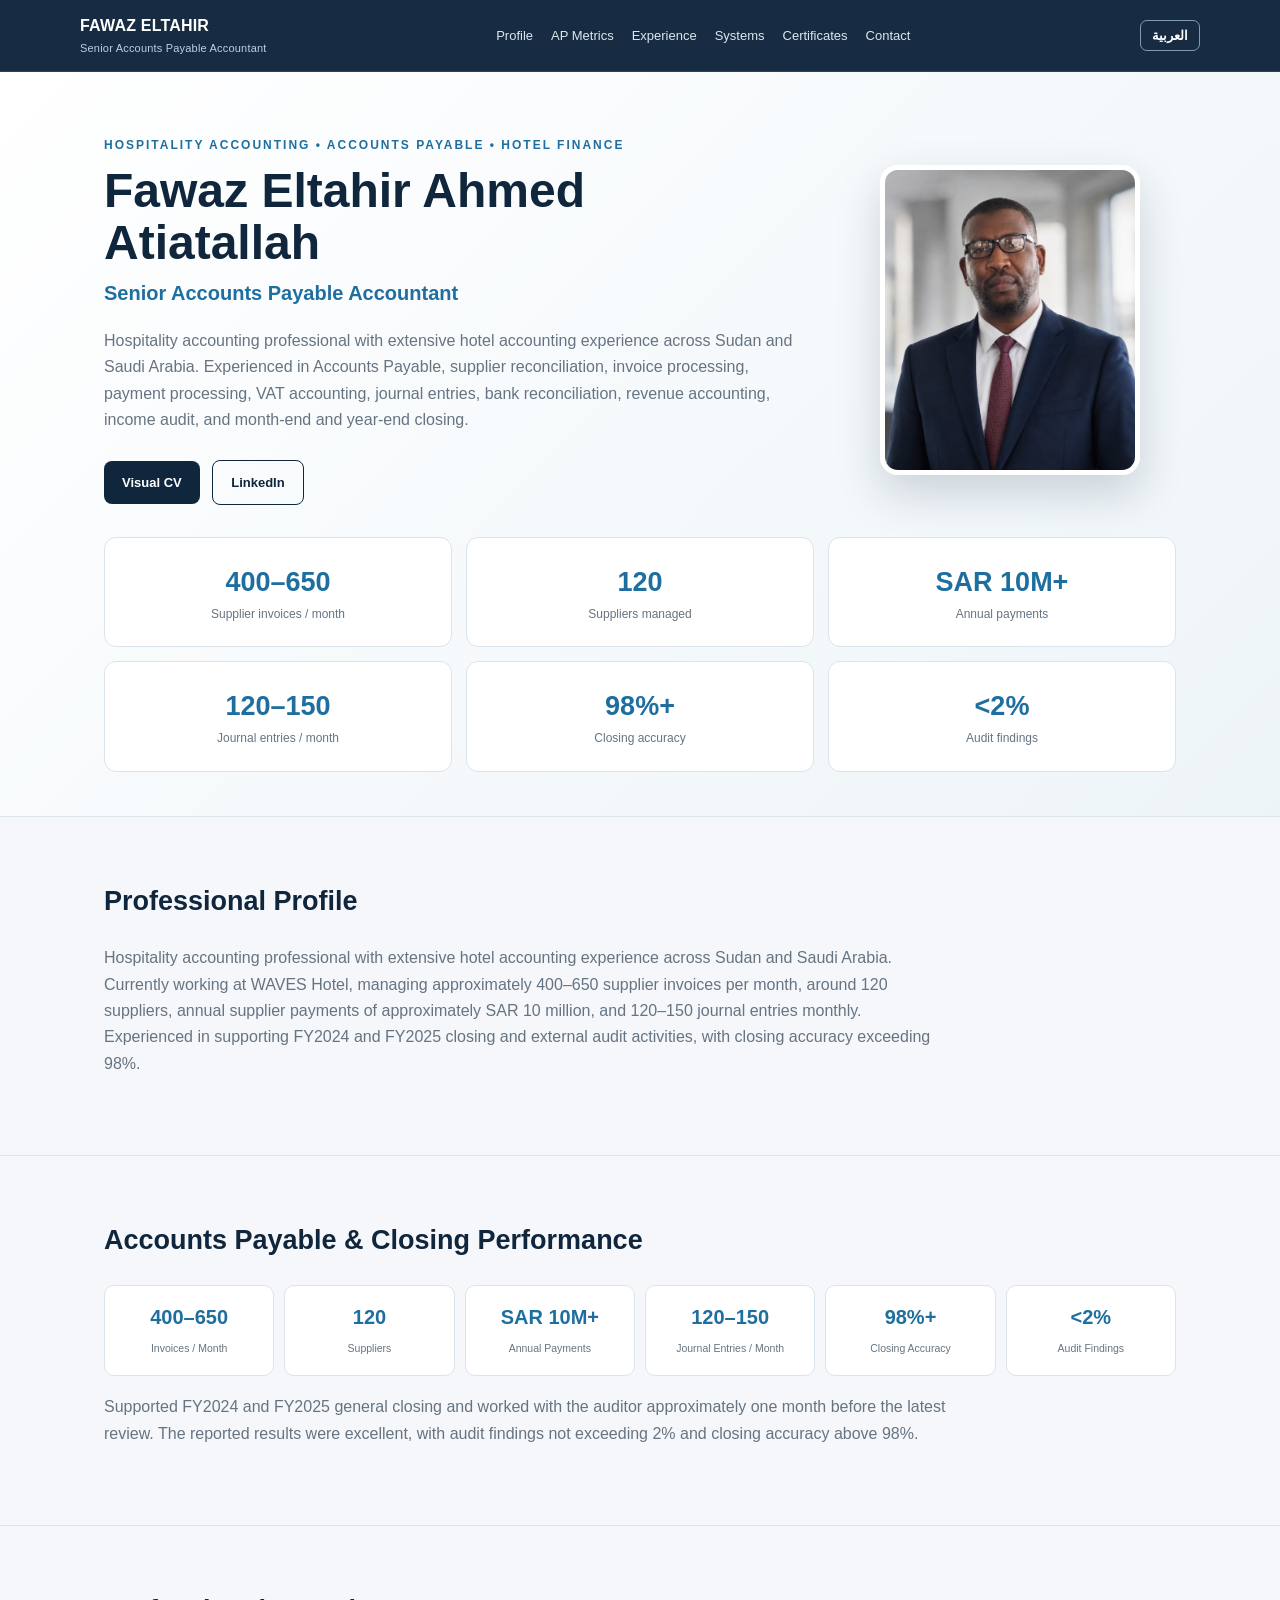
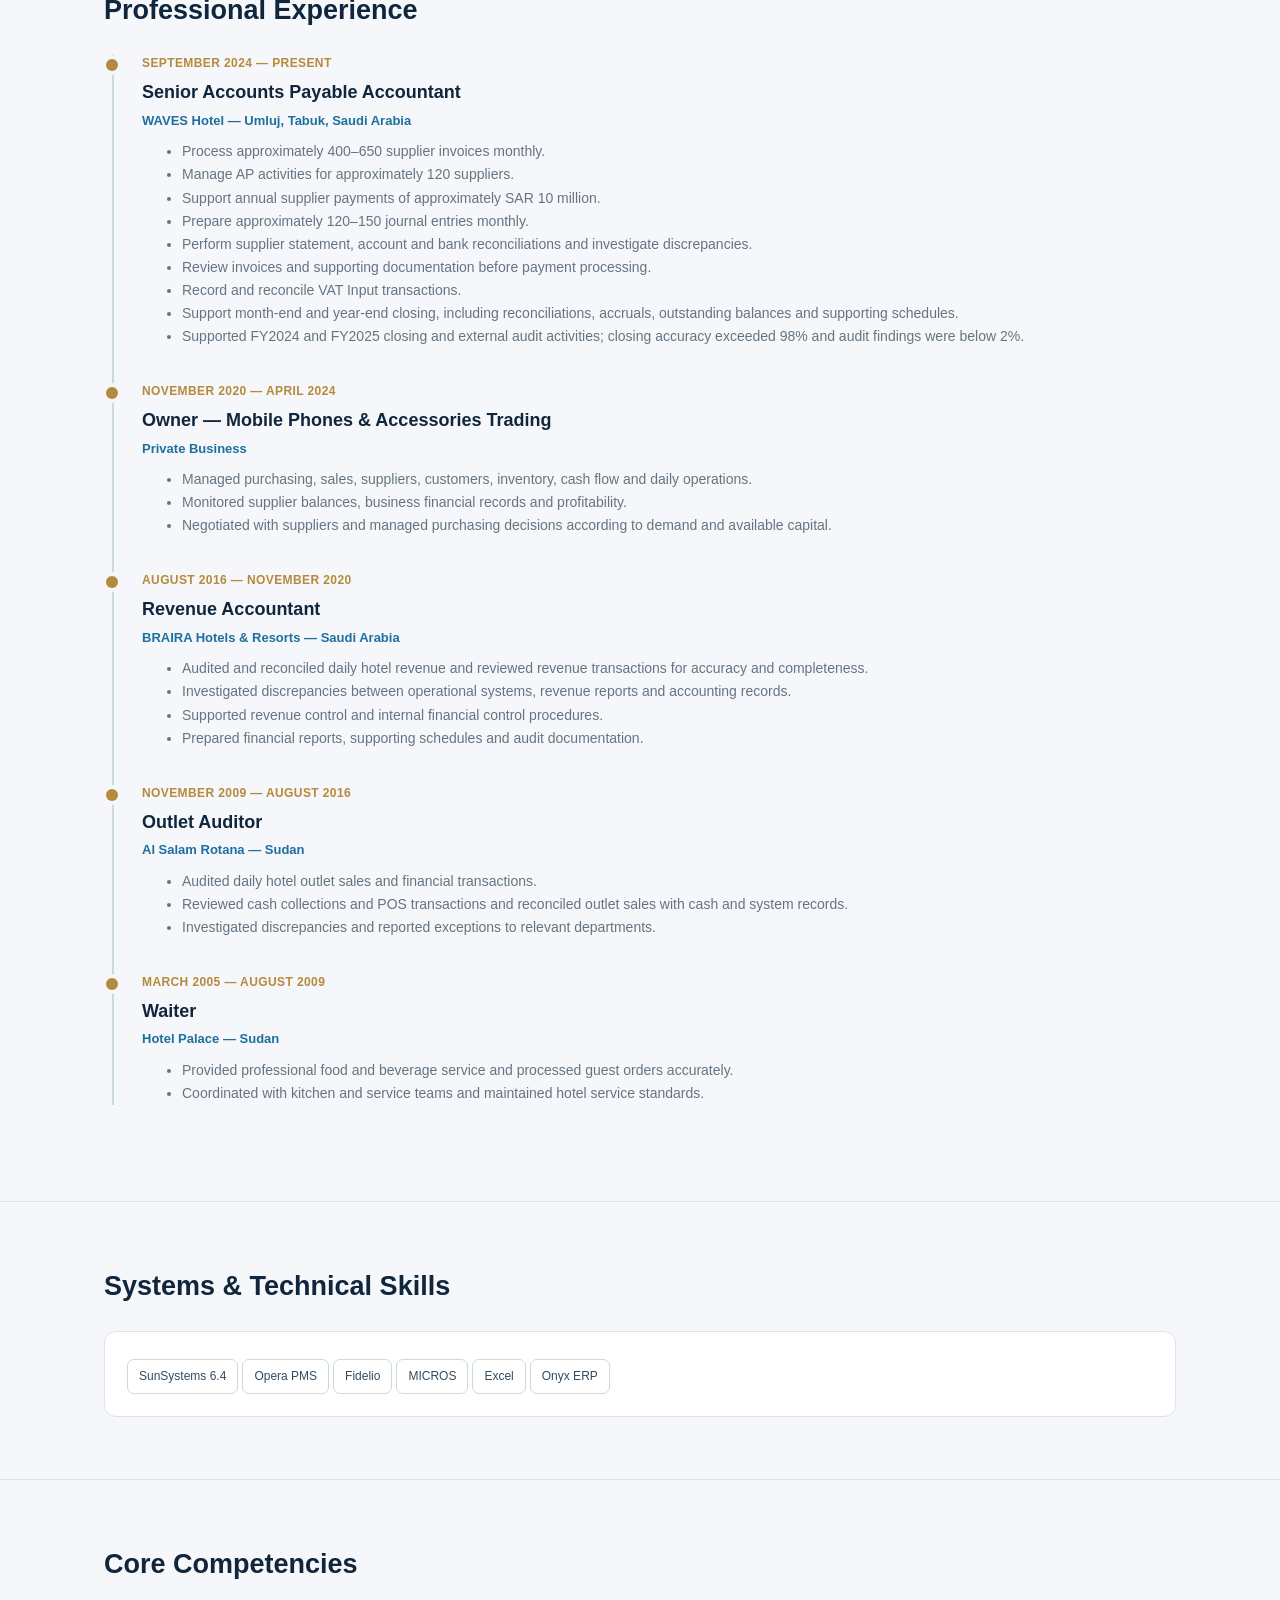
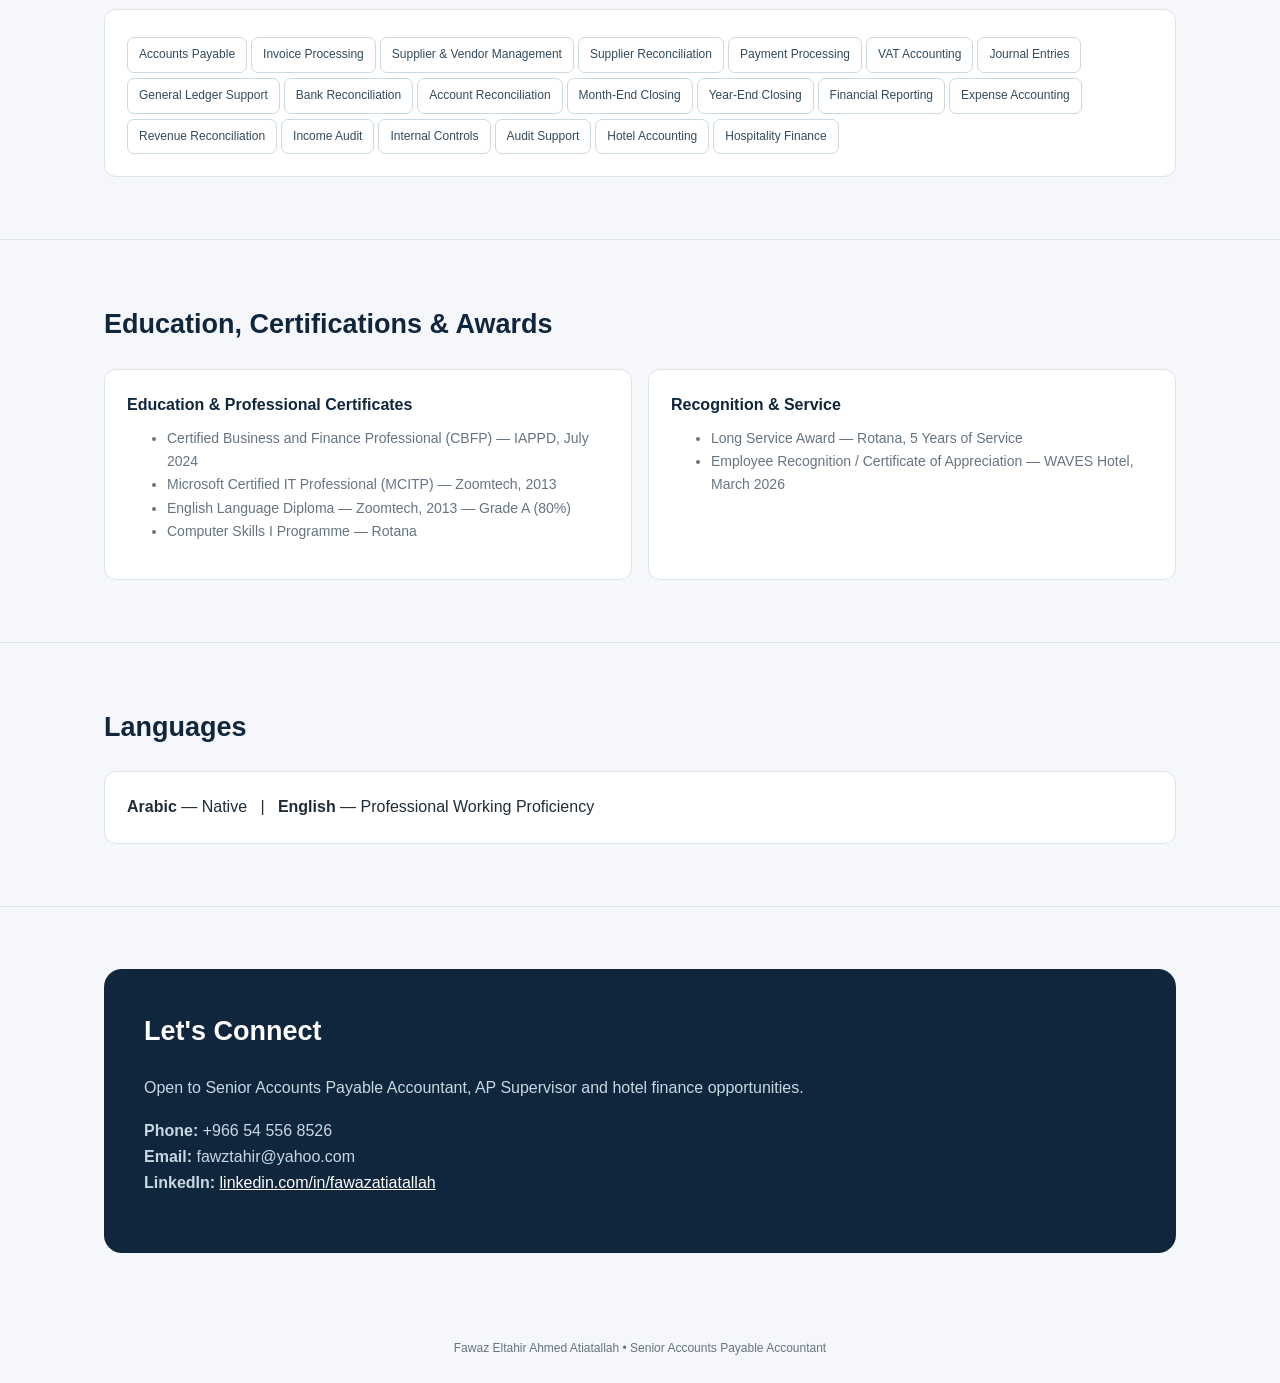
==== index.html @ ad3d015e "Add files via upload" ====
<!doctype html>
<html lang="en" dir="ltr">
<head>
<meta charset="utf-8">
<meta name="viewport" content="width=device-width, initial-scale=1">
<meta name="description" content="Fawaz Eltahir Ahmed Atiatallah — Senior Accounts Payable Accountant | Hospitality Accounting">
<title>Fawaz Eltahir | Senior Accounts Payable Accountant</title>
<link rel="stylesheet" href="style.css">
</head>
<body>
<nav>
  <div class="wrap navin">
    <div class="brand">FAWAZ ELTAHIR<small data-i18n="navTitle">Senior Accounts Payable Accountant</small></div>
    <div class="navlinks">
      <a href="#profile" data-i18n="navProfile">Profile</a>
      <a href="#metrics" data-i18n="navMetrics">AP Metrics</a>
      <a href="#experience" data-i18n="navExperience">Experience</a>
      <a href="#systems" data-i18n="navSystems">Systems</a>
      <a href="#certificates" data-i18n="navCertificates">Certificates</a>
      <a href="#contact" data-i18n="navContact">Contact</a>
    </div>
    <button id="langBtn" class="lang-btn" type="button">العربية</button>
  </div>
</nav>

<header class="hero">
<div class="wrap hero-grid">
  <div>
    <div class="kicker" data-i18n="kicker">Hospitality Accounting • Accounts Payable • Hotel Finance</div>
    <h1 data-i18n="name">Fawaz Eltahir Ahmed Atiatallah</h1>
    <div class="role" data-i18n="role">Senior Accounts Payable Accountant</div>
    <p class="lead" data-i18n="heroText">Hospitality accounting professional with extensive hotel accounting experience across Sudan and Saudi Arabia. Experienced in Accounts Payable, supplier reconciliation, invoice processing, payment processing, VAT accounting, journal entries, bank reconciliation, revenue accounting, income audit, and month-end and year-end closing.</p>
    <a class="btn primary" href="cv/Fawaz_Eltahir_Visual_CV_2026.pdf" target="_blank" data-i18n="visualCv">Visual CV</a>
    <a class="btn secondary" href="https://www.linkedin.com/in/fawazatiatallah" target="_blank" rel="noopener" data-i18n="linkedin">LinkedIn</a>
  </div>
  <img class="photo" src="assets/profile.png" alt="Fawaz Eltahir professional portrait">
</div>

<div class="wrap stats">
  <div class="stat"><div class="num">400–650</div><div class="lbl" data-i18n="statInvoices">Supplier invoices / month</div></div>
  <div class="stat"><div class="num">120</div><div class="lbl" data-i18n="statSuppliers">Suppliers managed</div></div>
  <div class="stat"><div class="num">SAR 10M+</div><div class="lbl" data-i18n="statPayments">Annual payments</div></div>
  <div class="stat"><div class="num">120–150</div><div class="lbl" data-i18n="statJv">Journal entries / month</div></div>
  <div class="stat"><div class="num">98%+</div><div class="lbl" data-i18n="statAccuracy">Closing accuracy</div></div>
  <div class="stat"><div class="num">&lt;2%</div><div class="lbl" data-i18n="statAudit">Audit findings</div></div>
</div>
</header>

<section id="profile">
<div class="wrap">
<h2 data-i18n="profileHeading">Professional Profile</h2>
<p class="sub" data-i18n="profileText">Hospitality accounting professional with extensive hotel accounting experience across Sudan and Saudi Arabia. Currently working at WAVES Hotel, managing approximately 400–650 supplier invoices per month, around 120 suppliers, annual supplier payments of approximately SAR 10 million, and 120–150 journal entries monthly. Experienced in supporting FY2024 and FY2025 closing and external audit activities, with closing accuracy exceeding 98%.</p>
</div>
</section>

<section id="metrics">
<div class="wrap">
<h2 data-i18n="metricsHeading">Accounts Payable & Closing Performance</h2>
<div class="metric-grid">
  <div class="metric"><strong>400–650</strong><span data-i18n="metric1">Invoices / Month</span></div>
  <div class="metric"><strong>120</strong><span data-i18n="metric2">Suppliers</span></div>
  <div class="metric"><strong>SAR 10M+</strong><span data-i18n="metric3">Annual Payments</span></div>
  <div class="metric"><strong>120–150</strong><span data-i18n="metric4">Journal Entries / Month</span></div>
  <div class="metric"><strong>98%+</strong><span data-i18n="metric5">Closing Accuracy</span></div>
  <div class="metric"><strong>&lt;2%</strong><span data-i18n="metric6">Audit Findings</span></div>
</div>
<p class="sub metric-note" data-i18n="metricsText">Supported FY2024 and FY2025 general closing and worked with the auditor approximately one month before the latest review. The reported results were excellent, with audit findings not exceeding 2% and closing accuracy above 98%.</p>
</div>
</section>

<section id="experience">
<div class="wrap">
<h2 data-i18n="experienceHeading">Professional Experience</h2>
<div class="timeline">
<div class="job">
<div class="date">September 2024 — Present</div>
<h3 data-i18n="job1Title">Senior Accounts Payable Accountant</h3>
<div class="org">WAVES Hotel — Umluj, Tabuk, Saudi Arabia</div>
<ul>
<li data-i18n="j1b1">Process approximately 400–650 supplier invoices monthly.</li>
<li data-i18n="j1b2">Manage AP activities for approximately 120 suppliers.</li>
<li data-i18n="j1b3">Support annual supplier payments of approximately SAR 10 million.</li>
<li data-i18n="j1b4">Prepare approximately 120–150 journal entries monthly.</li>
<li data-i18n="j1b5">Perform supplier statement, account and bank reconciliations and investigate discrepancies.</li>
<li data-i18n="j1b6">Review invoices and supporting documentation before payment processing.</li>
<li data-i18n="j1b7">Record and reconcile VAT Input transactions.</li>
<li data-i18n="j1b8">Support month-end and year-end closing, including reconciliations, accruals, outstanding balances and supporting schedules.</li>
<li data-i18n="j1b9">Supported FY2024 and FY2025 closing and external audit activities; closing accuracy exceeded 98% and audit findings were below 2%.</li>
</ul>
</div>

<div class="job">
<div class="date">November 2020 — April 2024</div>
<h3 data-i18n="job3Title">Owner — Mobile Phones &amp; Accessories Trading</h3>
<div class="org" data-i18n="privateBusiness">Private Business</div>
<ul>
<li data-i18n="j3b1">Managed purchasing, sales, suppliers, customers, inventory, cash flow and daily operations.</li>
<li data-i18n="j3b2">Monitored supplier balances, business financial records and profitability.</li>
<li data-i18n="j3b3">Negotiated with suppliers and managed purchasing decisions according to demand and available capital.</li>
</ul>
</div>

<div class="job">
<div class="date">August 2016 — November 2020</div>
<h3 data-i18n="job2Title">Revenue Accountant</h3>
<div class="org">BRAIRA Hotels &amp; Resorts — Saudi Arabia</div>
<ul>
<li data-i18n="j2b1">Audited and reconciled daily hotel revenue and reviewed revenue transactions for accuracy and completeness.</li>
<li data-i18n="j2b2">Investigated discrepancies between operational systems, revenue reports and accounting records.</li>
<li data-i18n="j2b3">Supported revenue control and internal financial control procedures.</li>
<li data-i18n="j2b4">Prepared financial reports, supporting schedules and audit documentation.</li>
</ul>
</div>

<div class="job">
<div class="date">November 2009 — August 2016</div>
<h3 data-i18n="job4Title">Outlet Auditor</h3>
<div class="org">Al Salam Rotana — Sudan</div>
<ul>
<li data-i18n="j4b1">Audited daily hotel outlet sales and financial transactions.</li>
<li data-i18n="j4b2">Reviewed cash collections and POS transactions and reconciled outlet sales with cash and system records.</li>
<li data-i18n="j4b3">Investigated discrepancies and reported exceptions to relevant departments.</li>
</ul>
</div>

<div class="job">
<div class="date">March 2005 — August 2009</div>
<h3 data-i18n="job5Title">Waiter</h3>
<div class="org">Hotel Palace — Sudan</div>
<ul>
<li data-i18n="j5b1">Provided professional food and beverage service and processed guest orders accurately.</li>
<li data-i18n="j5b2">Coordinated with kitchen and service teams and maintained hotel service standards.</li>
</ul>
</div>
</div>
</div>
</section>

<section id="systems">
<div class="wrap">
<h2 data-i18n="systemsHeading">Systems & Technical Skills</h2>
<div class="card">
<span class="chip">SunSystems 6.4</span><span class="chip">Opera PMS</span><span class="chip">Fidelio</span><span class="chip">MICROS</span><span class="chip">Excel</span><span class="chip">Onyx ERP</span>
</div>
</div>
</section>

<section id="skills">
<div class="wrap">
<h2 data-i18n="skillsHeading">Core Competencies</h2>
<div class="card">
<span class="chip" data-i18n="skill1">Accounts Payable</span><span class="chip" data-i18n="skill2">Invoice Processing</span><span class="chip" data-i18n="skill3">Supplier & Vendor Management</span><span class="chip" data-i18n="skill4">Supplier Reconciliation</span><span class="chip" data-i18n="skill5">Payment Processing</span><span class="chip" data-i18n="skill6">VAT Accounting</span><span class="chip" data-i18n="skill7">Journal Entries</span><span class="chip" data-i18n="skill8">General Ledger Support</span><span class="chip" data-i18n="skill9">Bank Reconciliation</span><span class="chip" data-i18n="skill10">Account Reconciliation</span><span class="chip" data-i18n="skill11">Month-End Closing</span><span class="chip" data-i18n="skill12">Year-End Closing</span><span class="chip" data-i18n="skill13">Financial Reporting</span><span class="chip" data-i18n="skill14">Expense Accounting</span><span class="chip" data-i18n="skill15">Revenue Reconciliation</span><span class="chip" data-i18n="skill16">Income Audit</span><span class="chip" data-i18n="skill17">Internal Controls</span><span class="chip" data-i18n="skill18">Audit Support</span><span class="chip" data-i18n="skill19">Hotel Accounting</span><span class="chip" data-i18n="skill20">Hospitality Finance</span>
</div>
</div>
</section>

<section id="certificates">
<div class="wrap">
<h2 data-i18n="certHeading">Education, Certifications & Awards</h2>
<div class="grid">
<div class="card">
<h3 data-i18n="eduTitle">Education & Professional Certificates</h3>
<ul>
<li data-i18n="edu1">Certified Business and Finance Professional (CBFP) — IAPPD, July 2024</li>
<li data-i18n="edu2">Microsoft Certified IT Professional (MCITP) — Zoomtech, 2013</li>
<li data-i18n="edu3">English Language Diploma — Zoomtech, 2013 — Grade A (80%)</li>
<li data-i18n="edu4">Computer Skills I Programme — Rotana</li>
</ul>
</div>
<div class="card">
<h3 data-i18n="awardTitle">Recognition & Service</h3>
<ul>
<li data-i18n="award1">Long Service Award — Rotana, 5 Years of Service</li>
<li data-i18n="award2">Employee Recognition / Certificate of Appreciation — WAVES Hotel, March 2026</li>
</ul>
</div>
</div>
</div>
</section>

<section>
<div class="wrap">
<h2 data-i18n="languagesHeading">Languages</h2>
<div class="card"><strong data-i18n="arabic">Arabic</strong> — <span data-i18n="arabicLevel">Native</span> &nbsp; | &nbsp; <strong data-i18n="english">English</strong> — <span data-i18n="englishLevel">Professional Working Proficiency</span></div>
</div>
</section>

<section id="contact">
<div class="wrap">
<div class="contact">
<h2 data-i18n="contactHeading">Let's Connect</h2>
<p data-i18n="contactText">Open to Senior Accounts Payable Accountant, AP Supervisor and hotel finance opportunities.</p>
<p><strong data-i18n="phoneLabel">Phone:</strong> +966 54 556 8526<br>
<strong data-i18n="emailLabel">Email:</strong> fawztahir@yahoo.com<br>
<strong>LinkedIn:</strong> <a href="https://www.linkedin.com/in/fawazatiatallah" target="_blank" rel="noopener">linkedin.com/in/fawazatiatallah</a></p>
</div>
</div>
</section>

<footer>Fawaz Eltahir Ahmed Atiatallah • Senior Accounts Payable Accountant</footer>
<script src="script.js"></script>
</body>
</html>
---- style.css ----
:root{--navy:#10263d;--blue:#1e6f9f;--gold:#b58a3a;--bg:#f5f7fa;--card:#fff;--text:#1f2d38;--muted:#667482;--line:#dce4eb}
*{box-sizing:border-box}html{scroll-behavior:smooth}body{margin:0;background:var(--bg);color:var(--text);font-family:Inter,"Segoe UI",Tahoma,Arial,sans-serif;line-height:1.65}
body[dir="rtl"]{font-family:"Noto Sans Arabic","Segoe UI",Tahoma,Arial,sans-serif}a{color:inherit}.wrap{max-width:1120px;margin:auto;padding:0 24px}
nav{position:sticky;top:0;z-index:20;background:rgba(16,38,61,.97);color:#fff;border-bottom:1px solid #29445e}.navin{display:flex;align-items:center;justify-content:space-between;padding:13px 0}
.brand{font-weight:800;letter-spacing:.2px}.brand small{display:block;color:#bcd0df;font-weight:500;font-size:11px}.navlinks{display:flex;gap:18px;font-size:13px}.navlinks a{text-decoration:none;color:#dbe7ef}
.lang-btn{border:1px solid #7f9bb1;background:transparent;color:#fff;border-radius:7px;padding:7px 11px;cursor:pointer;font-weight:700}
.hero{padding:64px 0 44px;background:linear-gradient(135deg,#fff,#edf4f8)}.hero-grid{display:grid;grid-template-columns:1.35fr .65fr;gap:50px;align-items:center}
.kicker{color:var(--blue);font-size:12px;font-weight:800;letter-spacing:2px;text-transform:uppercase}h1{font-size:48px;line-height:1.08;margin:10px 0 8px;color:var(--navy)}.role{font-size:20px;font-weight:700;color:var(--blue)}
.lead{max-width:760px;color:var(--muted);font-size:16px;margin:18px 0 26px}.btn{display:inline-block;padding:11px 18px;border-radius:8px;text-decoration:none;font-weight:700;font-size:13px;margin-inline-end:8px}.primary{background:var(--navy);color:#fff}.secondary{border:1px solid var(--navy);color:var(--navy)}
.photo{width:260px;height:310px;object-fit:cover;border-radius:18px;border:5px solid #fff;box-shadow:0 18px 45px rgba(16,38,61,.18);margin:auto;display:block}
.stats{display:grid;grid-template-columns:repeat(3,1fr);gap:14px;margin-top:32px}.stat{background:var(--card);border:1px solid var(--line);padding:22px;border-radius:12px;text-align:center}.num{font-size:27px;font-weight:800;color:var(--blue)}.lbl{font-size:12px;color:var(--muted)}
section{padding:62px 0;border-top:1px solid var(--line)}h2{font-size:27px;color:var(--navy);margin:0 0 22px}.sub{color:var(--muted);max-width:850px}
.timeline{border-inline-start:2px solid #cbd9e3;margin-inline-start:8px;padding-inline-start:28px}.job{position:relative;margin-bottom:34px}.job:before{content:"";position:absolute;inset-inline-start:-36px;top:5px;width:12px;height:12px;background:var(--gold);border-radius:50%;box-shadow:0 0 0 4px var(--bg)}
.date{font-size:12px;color:var(--gold);font-weight:800;text-transform:uppercase;letter-spacing:.4px}.job h3{margin:4px 0 2px;font-size:18px;color:var(--navy)}.org{color:var(--blue);font-size:13px;font-weight:700}ul{margin-top:9px;color:var(--muted);font-size:14px}
.metric-grid{display:grid;grid-template-columns:repeat(6,1fr);gap:10px}.metric{background:#fff;border:1px solid var(--line);border-radius:10px;padding:15px 10px;text-align:center}.metric strong{display:block;color:var(--blue);font-size:20px}.metric span{font-size:10.5px;color:var(--muted)}
.grid{display:grid;grid-template-columns:repeat(2,1fr);gap:16px}.card{background:#fff;border:1px solid var(--line);border-radius:12px;padding:22px}.card h3{margin:0 0 8px;color:var(--navy);font-size:16px}.chip{display:inline-block;border:1px solid #cbd9e3;padding:7px 11px;border-radius:7px;margin:5px 4px 0 0;font-size:12px;color:#334b5d;background:#fff}
.contact{background:var(--navy);color:#fff;border-radius:18px;padding:40px}.contact h2{color:#fff}.contact p{color:#c9d7e2}.contact a{color:#fff}footer{padding:24px 0;text-align:center;color:var(--muted);font-size:12px}
body[dir="rtl"] .kicker{letter-spacing:0}.metric-note{margin-top:18px}
@media(max-width:900px){.metric-grid{grid-template-columns:repeat(3,1fr)}}@media(max-width:760px){.hero-grid{grid-template-columns:1fr}h1{font-size:36px}.photo{width:210px;height:250px}.stats,.grid,.metric-grid{grid-template-columns:1fr 1fr}.navlinks{display:none}.navin{gap:10px}}
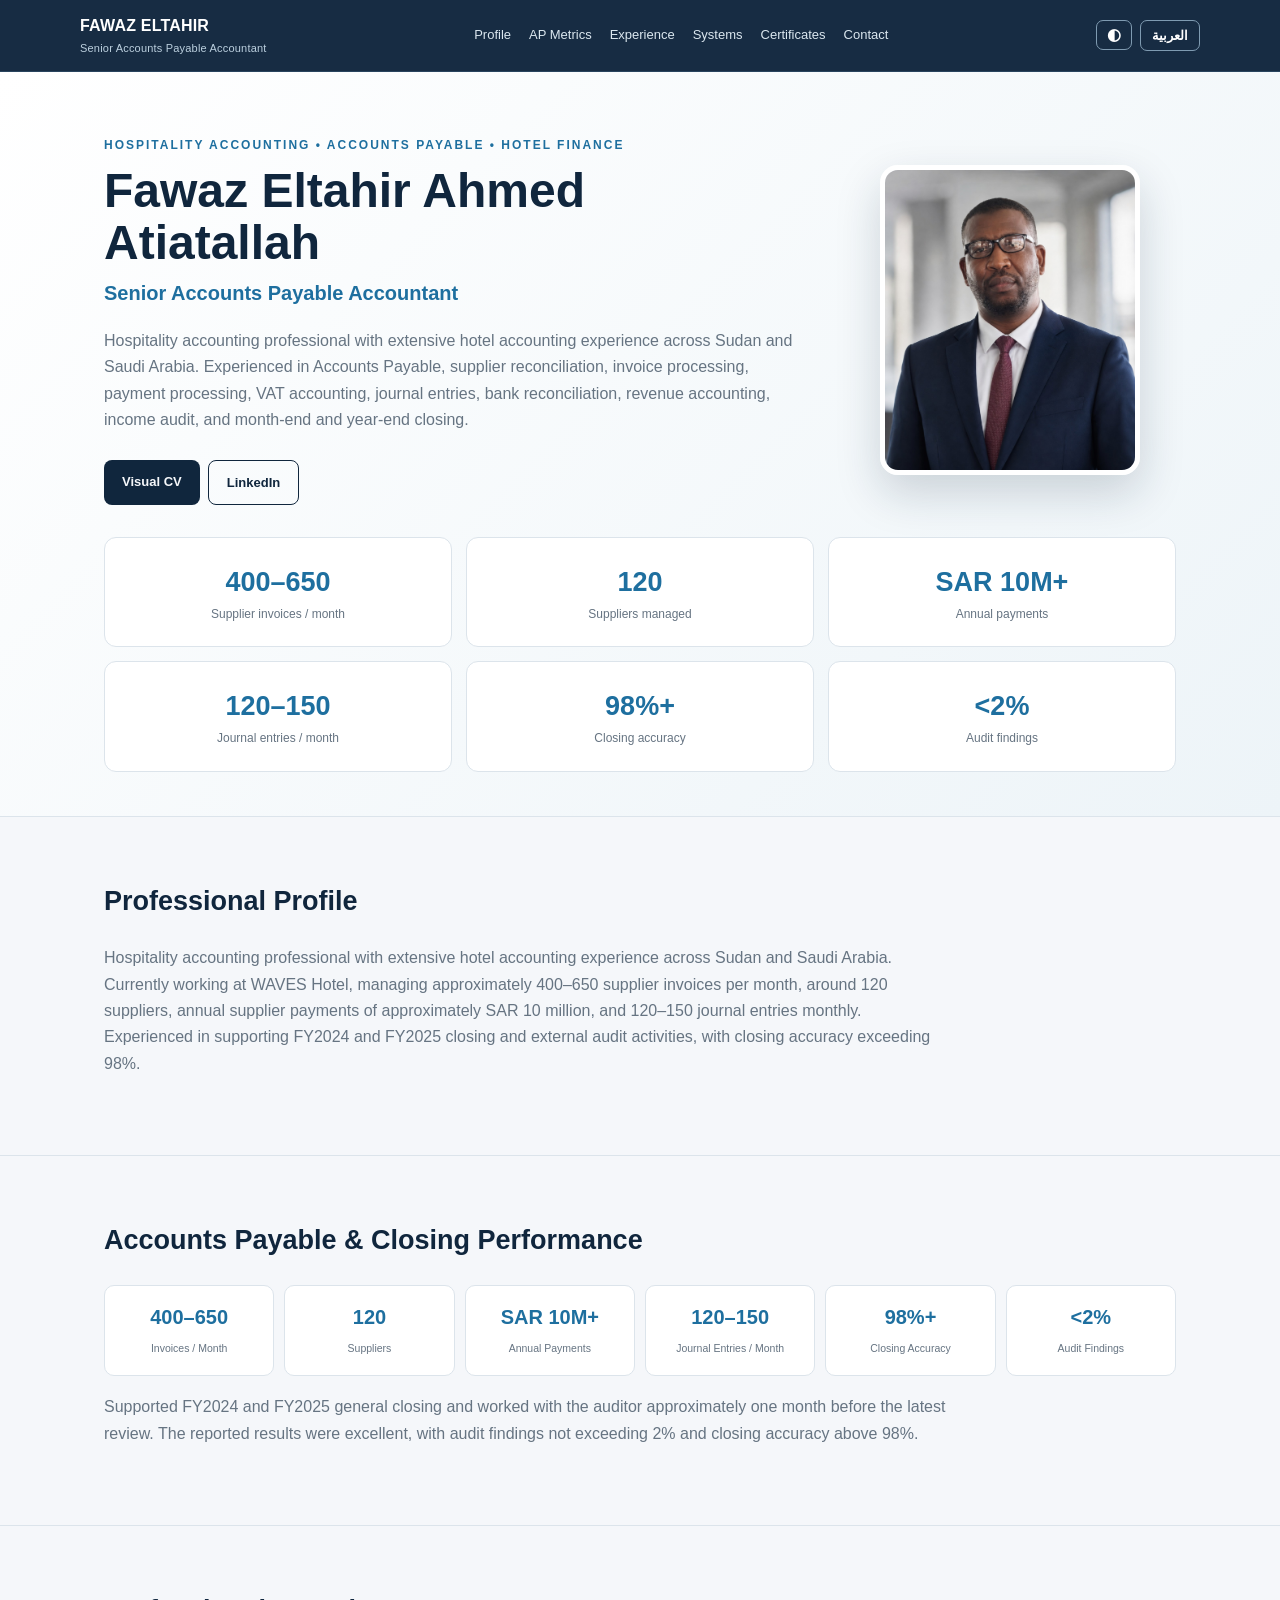
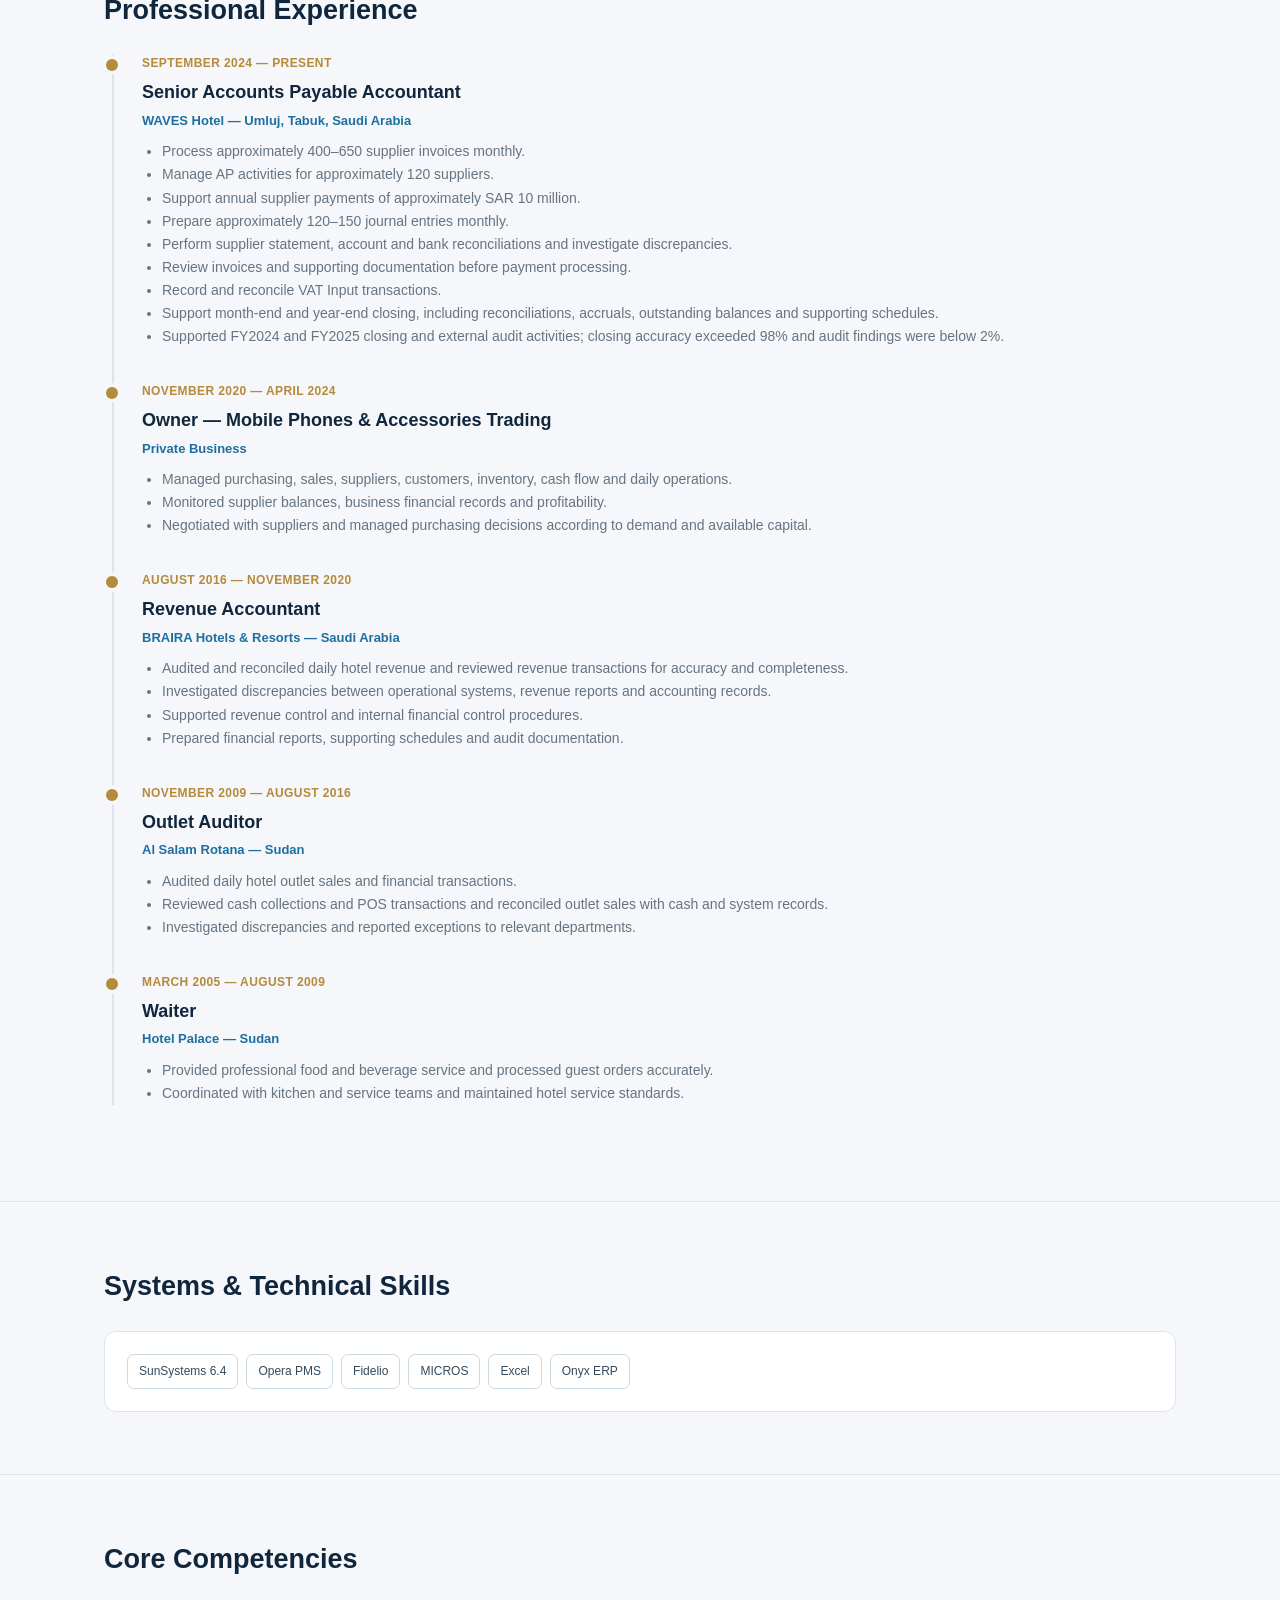
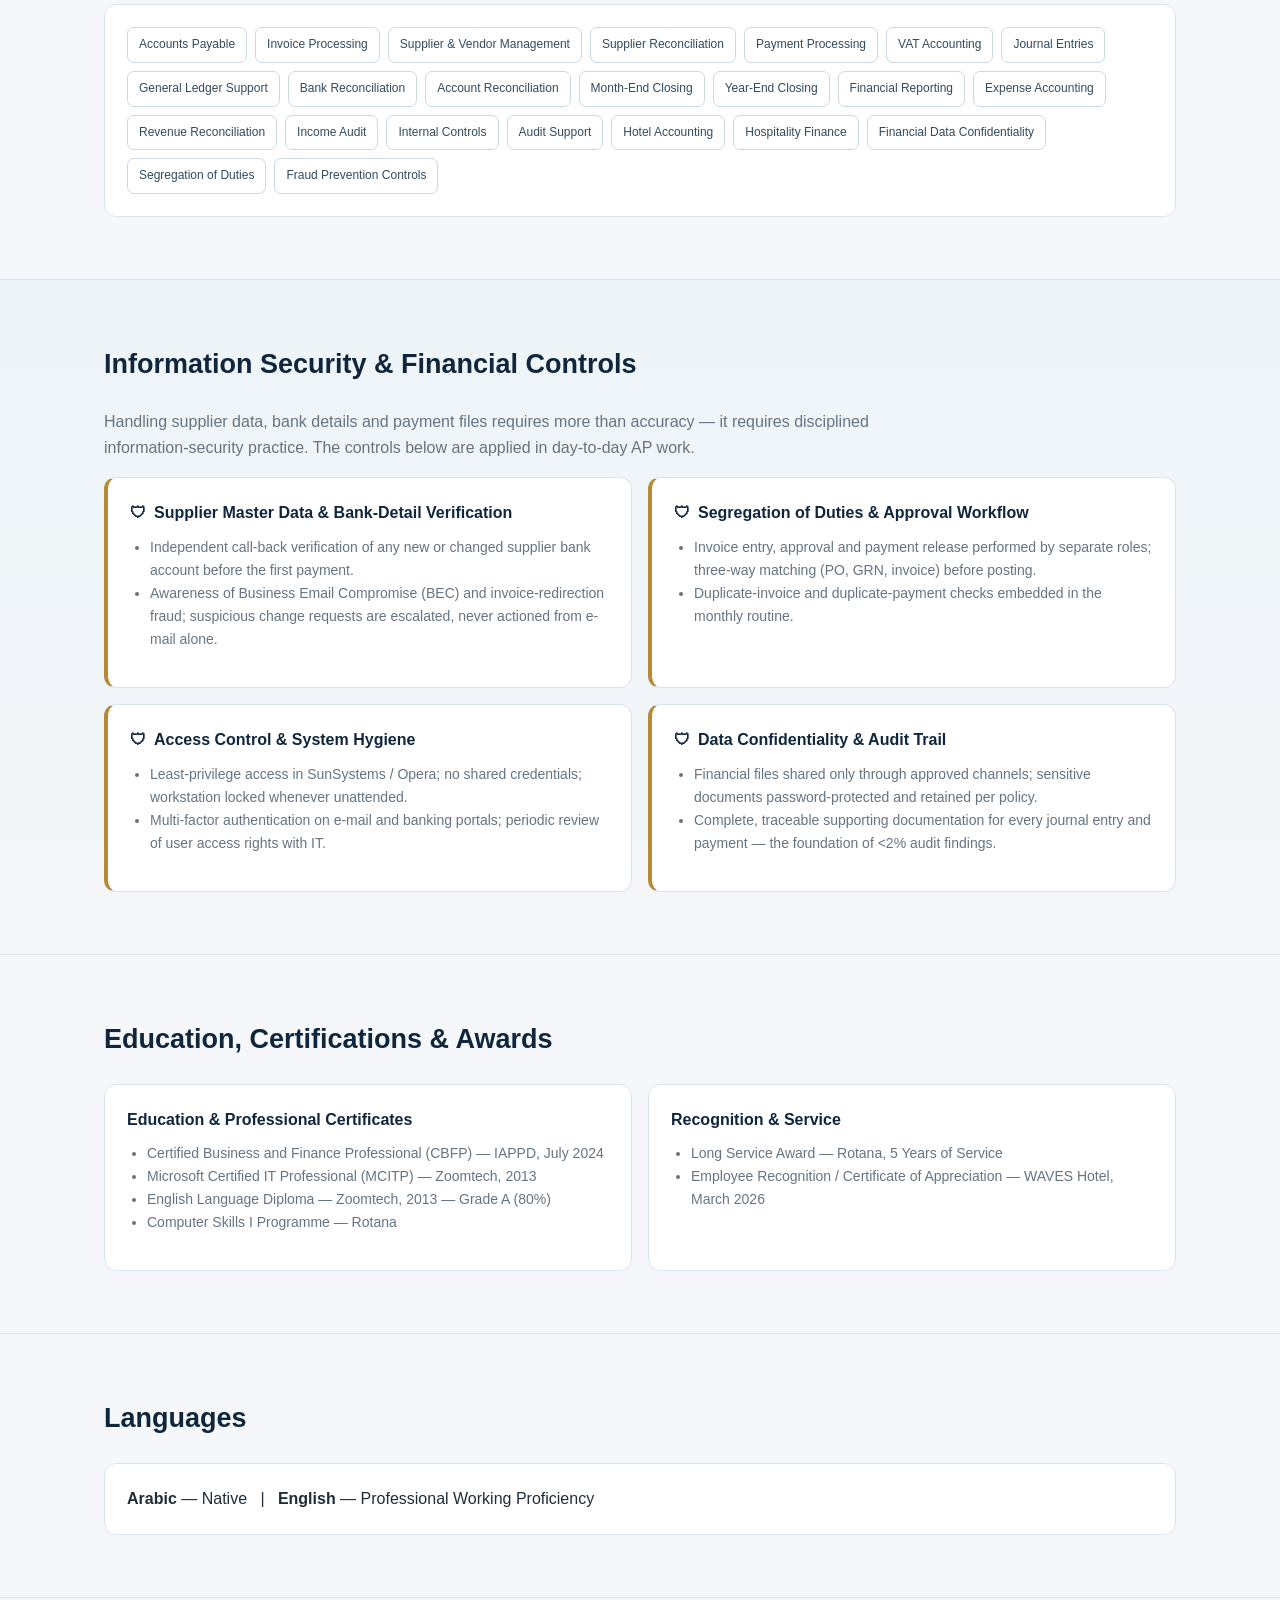
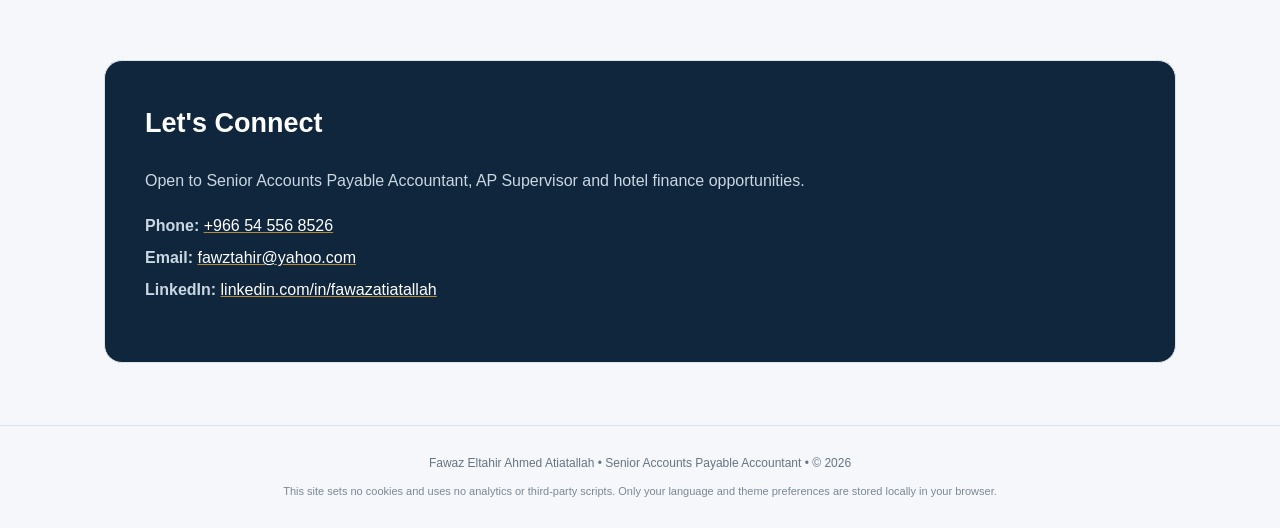
==== commit c9b391fd: "Improve portfolio: security hardening, information-security section, dark mode, a11y, SEO - Add CSP/" ====
--- a/index.html
+++ b/index.html
@@ -3,15 +3,64 @@
 <head>
 <meta charset="utf-8">
 <meta name="viewport" content="width=device-width, initial-scale=1">
-<meta name="description" content="Fawaz Eltahir Ahmed Atiatallah — Senior Accounts Payable Accountant | Hospitality Accounting">
-<title>Fawaz Eltahir | Senior Accounts Payable Accountant</title>
+
+<!-- ===== Security headers (meta-delivered; GitHub Pages cannot set HTTP headers) ===== -->
+<meta http-equiv="Content-Security-Policy" content="default-src 'none'; script-src 'self'; style-src 'self'; img-src 'self' data:; font-src 'self'; connect-src 'none'; object-src 'none'; base-uri 'self'; form-action 'none'; frame-ancestors 'none'; upgrade-insecure-requests">
+<meta name="referrer" content="strict-origin-when-cross-origin">
+<meta name="format-detection" content="telephone=no,email=no">
+<meta name="color-scheme" content="light dark">
+<meta name="theme-color" content="#10263d">
+
+<!-- ===== SEO / social ===== -->
+<title data-i18n="pageTitle">Fawaz Eltahir | Senior Accounts Payable Accountant</title>
+<meta name="description" data-i18n-attr="content:metaDesc" content="Fawaz Eltahir Ahmed Atiatallah — Senior Accounts Payable Accountant | Hospitality Accounting in Saudi Arabia">
+<meta name="author" content="Fawaz Eltahir Ahmed Atiatallah">
+<meta name="robots" content="index,follow">
+<link rel="canonical" href="https://fawaztahir79.github.io/fawaz-portfolio/">
+<link rel="alternate" hreflang="en" href="https://fawaztahir79.github.io/fawaz-portfolio/?lang=en">
+<link rel="alternate" hreflang="ar" href="https://fawaztahir79.github.io/fawaz-portfolio/?lang=ar">
+<link rel="alternate" hreflang="x-default" href="https://fawaztahir79.github.io/fawaz-portfolio/">
+<meta property="og:type" content="profile">
+<meta property="og:title" content="Fawaz Eltahir | Senior Accounts Payable Accountant">
+<meta property="og:description" content="Hospitality accounting professional — Accounts Payable, supplier reconciliation, VAT, month-end and year-end closing.">
+<meta property="og:url" content="https://fawaztahir79.github.io/fawaz-portfolio/">
+<meta property="og:image" content="https://fawaztahir79.github.io/fawaz-portfolio/assets/profile.png">
+<meta property="og:locale" content="en_US">
+<meta property="og:locale:alternate" content="ar_SA">
+<meta name="twitter:card" content="summary">
+<link rel="icon" href="assets/favicon.svg" type="image/svg+xml">
+<link rel="apple-touch-icon" href="assets/profile.png">
+
 <link rel="stylesheet" href="style.css">
+<!-- Sets lang/dir before first paint (no flash of wrong direction) -->
+<script src="lang-init.js"></script>
+
+<!-- Structured data: intentionally excludes phone/e-mail to limit scraping -->
+<script type="application/ld+json">
+{
+  "@context": "https://schema.org",
+  "@type": "Person",
+  "name": "Fawaz Eltahir Ahmed Atiatallah",
+  "jobTitle": "Senior Accounts Payable Accountant",
+  "worksFor": { "@type": "Organization", "name": "WAVES Hotel" },
+  "address": { "@type": "PostalAddress", "addressCountry": "SA" },
+  "url": "https://fawaztahir79.github.io/fawaz-portfolio/",
+  "image": "https://fawaztahir79.github.io/fawaz-portfolio/assets/profile.png",
+  "sameAs": ["https://www.linkedin.com/in/fawazatiatallah"],
+  "knowsLanguage": ["ar", "en"]
+}
+</script>
 </head>
 <body>
-<nav>
+<a class="skip-link" href="#main" data-i18n="skipLink">Skip to main content</a>
+
+<nav aria-label="Main navigation">
   <div class="wrap navin">
-    <div class="brand">FAWAZ ELTAHIR<small data-i18n="navTitle">Senior Accounts Payable Accountant</small></div>
-    <div class="navlinks">
+    <a class="brand" href="#top">FAWAZ ELTAHIR<small data-i18n="navTitle">Senior Accounts Payable Accountant</small></a>
+    <button id="menuBtn" class="menu-btn" type="button" aria-controls="navlinks" aria-expanded="false" aria-label="Open menu" data-i18n-attr="aria-label:menuOpen">
+      <span></span><span></span><span></span>
+    </button>
+    <div class="navlinks" id="navlinks">
       <a href="#profile" data-i18n="navProfile">Profile</a>
       <a href="#metrics" data-i18n="navMetrics">AP Metrics</a>
       <a href="#experience" data-i18n="navExperience">Experience</a>
@@ -19,30 +68,36 @@
       <a href="#certificates" data-i18n="navCertificates">Certificates</a>
       <a href="#contact" data-i18n="navContact">Contact</a>
     </div>
-    <button id="langBtn" class="lang-btn" type="button">العربية</button>
+    <div class="nav-actions">
+      <button id="themeBtn" class="icon-btn" type="button" aria-label="Toggle dark mode" data-i18n-attr="aria-label:themeToggle" title="Theme">◐</button>
+      <button id="langBtn" class="lang-btn" type="button" aria-label="Switch language" lang="ar">العربية</button>
+    </div>
   </div>
 </nav>
 
-<header class="hero">
+<main id="main">
+<header class="hero" id="top">
 <div class="wrap hero-grid">
   <div>
     <div class="kicker" data-i18n="kicker">Hospitality Accounting • Accounts Payable • Hotel Finance</div>
     <h1 data-i18n="name">Fawaz Eltahir Ahmed Atiatallah</h1>
     <div class="role" data-i18n="role">Senior Accounts Payable Accountant</div>
     <p class="lead" data-i18n="heroText">Hospitality accounting professional with extensive hotel accounting experience across Sudan and Saudi Arabia. Experienced in Accounts Payable, supplier reconciliation, invoice processing, payment processing, VAT accounting, journal entries, bank reconciliation, revenue accounting, income audit, and month-end and year-end closing.</p>
-    <a class="btn primary" href="cv/Fawaz_Eltahir_Visual_CV_2026.pdf" target="_blank" data-i18n="visualCv">Visual CV</a>
-    <a class="btn secondary" href="https://www.linkedin.com/in/fawazatiatallah" target="_blank" rel="noopener" data-i18n="linkedin">LinkedIn</a>
-  </div>
-  <img class="photo" src="assets/profile.png" alt="Fawaz Eltahir professional portrait">
-</div>
-
-<div class="wrap stats">
-  <div class="stat"><div class="num">400–650</div><div class="lbl" data-i18n="statInvoices">Supplier invoices / month</div></div>
-  <div class="stat"><div class="num">120</div><div class="lbl" data-i18n="statSuppliers">Suppliers managed</div></div>
-  <div class="stat"><div class="num">SAR 10M+</div><div class="lbl" data-i18n="statPayments">Annual payments</div></div>
-  <div class="stat"><div class="num">120–150</div><div class="lbl" data-i18n="statJv">Journal entries / month</div></div>
-  <div class="stat"><div class="num">98%+</div><div class="lbl" data-i18n="statAccuracy">Closing accuracy</div></div>
-  <div class="stat"><div class="num">&lt;2%</div><div class="lbl" data-i18n="statAudit">Audit findings</div></div>
+    <div class="cta">
+      <a class="btn primary" href="cv/Fawaz_Eltahir_Visual_CV_2026.pdf" target="_blank" rel="noopener noreferrer" type="application/pdf" data-i18n="visualCv">Visual CV</a>
+      <a class="btn secondary" href="https://www.linkedin.com/in/fawazatiatallah" target="_blank" rel="noopener noreferrer me" data-i18n="linkedin">LinkedIn</a>
+    </div>
+  </div>
+  <img class="photo" src="assets/profile.png" width="260" height="310" fetchpriority="high" decoding="async" alt="Fawaz Eltahir professional portrait" data-i18n-attr="alt:photoAlt">
+</div>
+
+<div class="wrap stats" role="list">
+  <div class="stat" role="listitem"><div class="num">400–650</div><div class="lbl" data-i18n="statInvoices">Supplier invoices / month</div></div>
+  <div class="stat" role="listitem"><div class="num">120</div><div class="lbl" data-i18n="statSuppliers">Suppliers managed</div></div>
+  <div class="stat" role="listitem"><div class="num" data-i18n="sar10m">SAR 10M+</div><div class="lbl" data-i18n="statPayments">Annual payments</div></div>
+  <div class="stat" role="listitem"><div class="num">120–150</div><div class="lbl" data-i18n="statJv">Journal entries / month</div></div>
+  <div class="stat" role="listitem"><div class="num">98%+</div><div class="lbl" data-i18n="statAccuracy">Closing accuracy</div></div>
+  <div class="stat" role="listitem"><div class="num">&lt;2%</div><div class="lbl" data-i18n="statAudit">Audit findings</div></div>
 </div>
 </header>
 
@@ -55,11 +110,11 @@
 
 <section id="metrics">
 <div class="wrap">
-<h2 data-i18n="metricsHeading">Accounts Payable & Closing Performance</h2>
+<h2 data-i18n="metricsHeading">Accounts Payable &amp; Closing Performance</h2>
 <div class="metric-grid">
   <div class="metric"><strong>400–650</strong><span data-i18n="metric1">Invoices / Month</span></div>
   <div class="metric"><strong>120</strong><span data-i18n="metric2">Suppliers</span></div>
-  <div class="metric"><strong>SAR 10M+</strong><span data-i18n="metric3">Annual Payments</span></div>
+  <div class="metric"><strong data-i18n="sar10m">SAR 10M+</strong><span data-i18n="metric3">Annual Payments</span></div>
   <div class="metric"><strong>120–150</strong><span data-i18n="metric4">Journal Entries / Month</span></div>
   <div class="metric"><strong>98%+</strong><span data-i18n="metric5">Closing Accuracy</span></div>
   <div class="metric"><strong>&lt;2%</strong><span data-i18n="metric6">Audit Findings</span></div>
@@ -72,10 +127,10 @@
 <div class="wrap">
 <h2 data-i18n="experienceHeading">Professional Experience</h2>
 <div class="timeline">
-<div class="job">
-<div class="date">September 2024 — Present</div>
+<article class="job">
+<div class="date"><time datetime="2024-09" data-i18n="date1">September 2024 — Present</time></div>
 <h3 data-i18n="job1Title">Senior Accounts Payable Accountant</h3>
-<div class="org">WAVES Hotel — Umluj, Tabuk, Saudi Arabia</div>
+<div class="org" data-i18n="org1">WAVES Hotel — Umluj, Tabuk, Saudi Arabia</div>
 <ul>
 <li data-i18n="j1b1">Process approximately 400–650 supplier invoices monthly.</li>
 <li data-i18n="j1b2">Manage AP activities for approximately 120 suppliers.</li>
@@ -87,10 +142,10 @@
 <li data-i18n="j1b8">Support month-end and year-end closing, including reconciliations, accruals, outstanding balances and supporting schedules.</li>
 <li data-i18n="j1b9">Supported FY2024 and FY2025 closing and external audit activities; closing accuracy exceeded 98% and audit findings were below 2%.</li>
 </ul>
-</div>
-
-<div class="job">
-<div class="date">November 2020 — April 2024</div>
+</article>
+
+<article class="job">
+<div class="date"><time datetime="2020-11" data-i18n="date3">November 2020 — April 2024</time></div>
 <h3 data-i18n="job3Title">Owner — Mobile Phones &amp; Accessories Trading</h3>
 <div class="org" data-i18n="privateBusiness">Private Business</div>
 <ul>
@@ -98,48 +153,48 @@
 <li data-i18n="j3b2">Monitored supplier balances, business financial records and profitability.</li>
 <li data-i18n="j3b3">Negotiated with suppliers and managed purchasing decisions according to demand and available capital.</li>
 </ul>
-</div>
-
-<div class="job">
-<div class="date">August 2016 — November 2020</div>
+</article>
+
+<article class="job">
+<div class="date"><time datetime="2016-08" data-i18n="date2">August 2016 — November 2020</time></div>
 <h3 data-i18n="job2Title">Revenue Accountant</h3>
-<div class="org">BRAIRA Hotels &amp; Resorts — Saudi Arabia</div>
+<div class="org" data-i18n="org2">BRAIRA Hotels &amp; Resorts — Saudi Arabia</div>
 <ul>
 <li data-i18n="j2b1">Audited and reconciled daily hotel revenue and reviewed revenue transactions for accuracy and completeness.</li>
 <li data-i18n="j2b2">Investigated discrepancies between operational systems, revenue reports and accounting records.</li>
 <li data-i18n="j2b3">Supported revenue control and internal financial control procedures.</li>
 <li data-i18n="j2b4">Prepared financial reports, supporting schedules and audit documentation.</li>
 </ul>
-</div>
-
-<div class="job">
-<div class="date">November 2009 — August 2016</div>
+</article>
+
+<article class="job">
+<div class="date"><time datetime="2009-11" data-i18n="date4">November 2009 — August 2016</time></div>
 <h3 data-i18n="job4Title">Outlet Auditor</h3>
-<div class="org">Al Salam Rotana — Sudan</div>
+<div class="org" data-i18n="org4">Al Salam Rotana — Sudan</div>
 <ul>
 <li data-i18n="j4b1">Audited daily hotel outlet sales and financial transactions.</li>
 <li data-i18n="j4b2">Reviewed cash collections and POS transactions and reconciled outlet sales with cash and system records.</li>
 <li data-i18n="j4b3">Investigated discrepancies and reported exceptions to relevant departments.</li>
 </ul>
-</div>
-
-<div class="job">
-<div class="date">March 2005 — August 2009</div>
+</article>
+
+<article class="job">
+<div class="date"><time datetime="2005-03" data-i18n="date5">March 2005 — August 2009</time></div>
 <h3 data-i18n="job5Title">Waiter</h3>
-<div class="org">Hotel Palace — Sudan</div>
+<div class="org" data-i18n="org5">Hotel Palace — Sudan</div>
 <ul>
 <li data-i18n="j5b1">Provided professional food and beverage service and processed guest orders accurately.</li>
 <li data-i18n="j5b2">Coordinated with kitchen and service teams and maintained hotel service standards.</li>
 </ul>
-</div>
+</article>
 </div>
 </div>
 </section>
 
 <section id="systems">
 <div class="wrap">
-<h2 data-i18n="systemsHeading">Systems & Technical Skills</h2>
-<div class="card">
+<h2 data-i18n="systemsHeading">Systems &amp; Technical Skills</h2>
+<div class="card chips">
 <span class="chip">SunSystems 6.4</span><span class="chip">Opera PMS</span><span class="chip">Fidelio</span><span class="chip">MICROS</span><span class="chip">Excel</span><span class="chip">Onyx ERP</span>
 </div>
 </div>
@@ -148,18 +203,55 @@
 <section id="skills">
 <div class="wrap">
 <h2 data-i18n="skillsHeading">Core Competencies</h2>
-<div class="card">
-<span class="chip" data-i18n="skill1">Accounts Payable</span><span class="chip" data-i18n="skill2">Invoice Processing</span><span class="chip" data-i18n="skill3">Supplier & Vendor Management</span><span class="chip" data-i18n="skill4">Supplier Reconciliation</span><span class="chip" data-i18n="skill5">Payment Processing</span><span class="chip" data-i18n="skill6">VAT Accounting</span><span class="chip" data-i18n="skill7">Journal Entries</span><span class="chip" data-i18n="skill8">General Ledger Support</span><span class="chip" data-i18n="skill9">Bank Reconciliation</span><span class="chip" data-i18n="skill10">Account Reconciliation</span><span class="chip" data-i18n="skill11">Month-End Closing</span><span class="chip" data-i18n="skill12">Year-End Closing</span><span class="chip" data-i18n="skill13">Financial Reporting</span><span class="chip" data-i18n="skill14">Expense Accounting</span><span class="chip" data-i18n="skill15">Revenue Reconciliation</span><span class="chip" data-i18n="skill16">Income Audit</span><span class="chip" data-i18n="skill17">Internal Controls</span><span class="chip" data-i18n="skill18">Audit Support</span><span class="chip" data-i18n="skill19">Hotel Accounting</span><span class="chip" data-i18n="skill20">Hospitality Finance</span>
+<div class="card chips">
+<span class="chip" data-i18n="skill1">Accounts Payable</span><span class="chip" data-i18n="skill2">Invoice Processing</span><span class="chip" data-i18n="skill3">Supplier &amp; Vendor Management</span><span class="chip" data-i18n="skill4">Supplier Reconciliation</span><span class="chip" data-i18n="skill5">Payment Processing</span><span class="chip" data-i18n="skill6">VAT Accounting</span><span class="chip" data-i18n="skill7">Journal Entries</span><span class="chip" data-i18n="skill8">General Ledger Support</span><span class="chip" data-i18n="skill9">Bank Reconciliation</span><span class="chip" data-i18n="skill10">Account Reconciliation</span><span class="chip" data-i18n="skill11">Month-End Closing</span><span class="chip" data-i18n="skill12">Year-End Closing</span><span class="chip" data-i18n="skill13">Financial Reporting</span><span class="chip" data-i18n="skill14">Expense Accounting</span><span class="chip" data-i18n="skill15">Revenue Reconciliation</span><span class="chip" data-i18n="skill16">Income Audit</span><span class="chip" data-i18n="skill17">Internal Controls</span><span class="chip" data-i18n="skill18">Audit Support</span><span class="chip" data-i18n="skill19">Hotel Accounting</span><span class="chip" data-i18n="skill20">Hospitality Finance</span><span class="chip" data-i18n="skill21">Financial Data Confidentiality</span><span class="chip" data-i18n="skill22">Segregation of Duties</span><span class="chip" data-i18n="skill23">Fraud Prevention Controls</span>
+</div>
+</div>
+</section>
+
+<section id="security">
+<div class="wrap">
+<h2 data-i18n="secHeading">Information Security &amp; Financial Controls</h2>
+<p class="sub" data-i18n="secIntro">Handling supplier data, bank details and payment files requires more than accuracy — it requires disciplined information-security practice. The controls below are applied in day-to-day AP work.</p>
+<div class="grid sec-grid">
+  <div class="card">
+    <h3 data-i18n="sec1Title">Supplier Master Data &amp; Bank-Detail Verification</h3>
+    <ul>
+      <li data-i18n="sec1a">Independent call-back verification of any new or changed supplier bank account before the first payment.</li>
+      <li data-i18n="sec1b">Awareness of Business Email Compromise (BEC) and invoice-redirection fraud; suspicious change requests are escalated, never actioned from e-mail alone.</li>
+    </ul>
+  </div>
+  <div class="card">
+    <h3 data-i18n="sec2Title">Segregation of Duties &amp; Approval Workflow</h3>
+    <ul>
+      <li data-i18n="sec2a">Invoice entry, approval and payment release performed by separate roles; three-way matching (PO, GRN, invoice) before posting.</li>
+      <li data-i18n="sec2b">Duplicate-invoice and duplicate-payment checks embedded in the monthly routine.</li>
+    </ul>
+  </div>
+  <div class="card">
+    <h3 data-i18n="sec3Title">Access Control &amp; System Hygiene</h3>
+    <ul>
+      <li data-i18n="sec3a">Least-privilege access in SunSystems / Opera; no shared credentials; workstation locked whenever unattended.</li>
+      <li data-i18n="sec3b">Multi-factor authentication on e-mail and banking portals; periodic review of user access rights with IT.</li>
+    </ul>
+  </div>
+  <div class="card">
+    <h3 data-i18n="sec4Title">Data Confidentiality &amp; Audit Trail</h3>
+    <ul>
+      <li data-i18n="sec4a">Financial files shared only through approved channels; sensitive documents password-protected and retained per policy.</li>
+      <li data-i18n="sec4b">Complete, traceable supporting documentation for every journal entry and payment — the foundation of &lt;2% audit findings.</li>
+    </ul>
+  </div>
 </div>
 </div>
 </section>
 
 <section id="certificates">
 <div class="wrap">
-<h2 data-i18n="certHeading">Education, Certifications & Awards</h2>
+<h2 data-i18n="certHeading">Education, Certifications &amp; Awards</h2>
 <div class="grid">
 <div class="card">
-<h3 data-i18n="eduTitle">Education & Professional Certificates</h3>
+<h3 data-i18n="eduTitle">Education &amp; Professional Certificates</h3>
 <ul>
 <li data-i18n="edu1">Certified Business and Finance Professional (CBFP) — IAPPD, July 2024</li>
 <li data-i18n="edu2">Microsoft Certified IT Professional (MCITP) — Zoomtech, 2013</li>
@@ -168,7 +260,7 @@
 </ul>
 </div>
 <div class="card">
-<h3 data-i18n="awardTitle">Recognition & Service</h3>
+<h3 data-i18n="awardTitle">Recognition &amp; Service</h3>
 <ul>
 <li data-i18n="award1">Long Service Award — Rotana, 5 Years of Service</li>
 <li data-i18n="award2">Employee Recognition / Certificate of Appreciation — WAVES Hotel, March 2026</li>
@@ -178,7 +270,7 @@
 </div>
 </section>
 
-<section>
+<section id="languages">
 <div class="wrap">
 <h2 data-i18n="languagesHeading">Languages</h2>
 <div class="card"><strong data-i18n="arabic">Arabic</strong> — <span data-i18n="arabicLevel">Native</span> &nbsp; | &nbsp; <strong data-i18n="english">English</strong> — <span data-i18n="englishLevel">Professional Working Proficiency</span></div>
@@ -187,17 +279,30 @@
 
 <section id="contact">
 <div class="wrap">
-<div class="contact">
+<address class="contact">
 <h2 data-i18n="contactHeading">Let's Connect</h2>
 <p data-i18n="contactText">Open to Senior Accounts Payable Accountant, AP Supervisor and hotel finance opportunities.</p>
-<p><strong data-i18n="phoneLabel">Phone:</strong> +966 54 556 8526<br>
-<strong data-i18n="emailLabel">Email:</strong> fawztahir@yahoo.com<br>
-<strong>LinkedIn:</strong> <a href="https://www.linkedin.com/in/fawazatiatallah" target="_blank" rel="noopener">linkedin.com/in/fawazatiatallah</a></p>
-</div>
-</div>
-</section>
-
-<footer>Fawaz Eltahir Ahmed Atiatallah • Senior Accounts Payable Accountant</footer>
-<script src="script.js"></script>
+<!-- Contact details are assembled client-side from split parts to reduce automated harvesting.
+     The <noscript> block keeps them readable without JavaScript. -->
+<p class="contact-lines">
+<span><strong data-i18n="phoneLabel">Phone:</strong> <span class="reveal" data-kind="tel" data-a="+966" data-b="54" data-c="556" data-d="8526"><noscript>+966 54 556 8526</noscript></span></span><br>
+<span><strong data-i18n="emailLabel">Email:</strong> <span class="reveal" data-kind="mail" data-u="fawztahir" data-h="yahoo" data-t="com"><noscript>fawztahir [at] yahoo [dot] com</noscript></span></span><br>
+<span><strong>LinkedIn:</strong> <a href="https://www.linkedin.com/in/fawazatiatallah" target="_blank" rel="noopener noreferrer me">linkedin.com/in/fawazatiatallah</a></span>
+</p>
+</address>
+</div>
+</section>
+</main>
+
+<footer>
+  <div class="wrap">
+    <div>Fawaz Eltahir Ahmed Atiatallah • <span data-i18n="navTitle">Senior Accounts Payable Accountant</span> • © <span id="year">2026</span></div>
+    <div class="privacy" data-i18n="privacyNote">This site sets no cookies and uses no analytics or third-party scripts. Only your language and theme preferences are stored locally in your browser.</div>
+  </div>
+</footer>
+
+<a href="#top" id="toTop" class="to-top" aria-label="Back to top" data-i18n-attr="aria-label:backToTop">↑</a>
+
+<script src="script.js" defer></script>
 </body>
 </html>
--- a/style.css
+++ b/style.css
@@ -1,20 +1,133 @@
+/* ====== Design tokens ====== */
+:root{
+  --navy:#10263d;--blue:#1e6f9f;--gold:#b58a3a;
+  --bg:#f5f7fa;--card:#fff;--text:#1f2d38;--muted:#667482;--line:#dce4eb;
+  --hero-a:#fff;--hero-b:#edf4f8;--chip-bg:#fff;--chip-text:#334b5d;--chip-line:#cbd9e3;
+  --nav-bg:rgba(16,38,61,.97);--nav-line:#29445e;--focus:#f1b74a;
+  --contact-bg:#10263d;--contact-text:#c9d7e2;--shadow:rgba(16,38,61,.18);
+  color-scheme:light;
+}
+html[data-theme="dark"]{
+  --navy:#e7eef5;--blue:#63b3e4;--gold:#d9ad5c;
+  --bg:#0d1620;--card:#152230;--text:#e3eaf1;--muted:#a3b2c0;--line:#243546;
+  --hero-a:#0f1a26;--hero-b:#132335;--chip-bg:#1a2a3a;--chip-text:#d5e0ea;--chip-line:#2f4457;
+  --nav-bg:rgba(9,17,26,.97);--nav-line:#1f3040;
+  --contact-bg:#152230;--contact-text:#b9c8d6;--shadow:rgba(0,0,0,.45);
+  color-scheme:dark;
+}
 
-:root{--navy:#10263d;--blue:#1e6f9f;--gold:#b58a3a;--bg:#f5f7fa;--card:#fff;--text:#1f2d38;--muted:#667482;--line:#dce4eb}
-*{box-sizing:border-box}html{scroll-behavior:smooth}body{margin:0;background:var(--bg);color:var(--text);font-family:Inter,"Segoe UI",Tahoma,Arial,sans-serif;line-height:1.65}
-body[dir="rtl"]{font-family:"Noto Sans Arabic","Segoe UI",Tahoma,Arial,sans-serif}a{color:inherit}.wrap{max-width:1120px;margin:auto;padding:0 24px}
-nav{position:sticky;top:0;z-index:20;background:rgba(16,38,61,.97);color:#fff;border-bottom:1px solid #29445e}.navin{display:flex;align-items:center;justify-content:space-between;padding:13px 0}
-.brand{font-weight:800;letter-spacing:.2px}.brand small{display:block;color:#bcd0df;font-weight:500;font-size:11px}.navlinks{display:flex;gap:18px;font-size:13px}.navlinks a{text-decoration:none;color:#dbe7ef}
-.lang-btn{border:1px solid #7f9bb1;background:transparent;color:#fff;border-radius:7px;padding:7px 11px;cursor:pointer;font-weight:700}
-.hero{padding:64px 0 44px;background:linear-gradient(135deg,#fff,#edf4f8)}.hero-grid{display:grid;grid-template-columns:1.35fr .65fr;gap:50px;align-items:center}
-.kicker{color:var(--blue);font-size:12px;font-weight:800;letter-spacing:2px;text-transform:uppercase}h1{font-size:48px;line-height:1.08;margin:10px 0 8px;color:var(--navy)}.role{font-size:20px;font-weight:700;color:var(--blue)}
-.lead{max-width:760px;color:var(--muted);font-size:16px;margin:18px 0 26px}.btn{display:inline-block;padding:11px 18px;border-radius:8px;text-decoration:none;font-weight:700;font-size:13px;margin-inline-end:8px}.primary{background:var(--navy);color:#fff}.secondary{border:1px solid var(--navy);color:var(--navy)}
-.photo{width:260px;height:310px;object-fit:cover;border-radius:18px;border:5px solid #fff;box-shadow:0 18px 45px rgba(16,38,61,.18);margin:auto;display:block}
-.stats{display:grid;grid-template-columns:repeat(3,1fr);gap:14px;margin-top:32px}.stat{background:var(--card);border:1px solid var(--line);padding:22px;border-radius:12px;text-align:center}.num{font-size:27px;font-weight:800;color:var(--blue)}.lbl{font-size:12px;color:var(--muted)}
-section{padding:62px 0;border-top:1px solid var(--line)}h2{font-size:27px;color:var(--navy);margin:0 0 22px}.sub{color:var(--muted);max-width:850px}
-.timeline{border-inline-start:2px solid #cbd9e3;margin-inline-start:8px;padding-inline-start:28px}.job{position:relative;margin-bottom:34px}.job:before{content:"";position:absolute;inset-inline-start:-36px;top:5px;width:12px;height:12px;background:var(--gold);border-radius:50%;box-shadow:0 0 0 4px var(--bg)}
-.date{font-size:12px;color:var(--gold);font-weight:800;text-transform:uppercase;letter-spacing:.4px}.job h3{margin:4px 0 2px;font-size:18px;color:var(--navy)}.org{color:var(--blue);font-size:13px;font-weight:700}ul{margin-top:9px;color:var(--muted);font-size:14px}
-.metric-grid{display:grid;grid-template-columns:repeat(6,1fr);gap:10px}.metric{background:#fff;border:1px solid var(--line);border-radius:10px;padding:15px 10px;text-align:center}.metric strong{display:block;color:var(--blue);font-size:20px}.metric span{font-size:10.5px;color:var(--muted)}
-.grid{display:grid;grid-template-columns:repeat(2,1fr);gap:16px}.card{background:#fff;border:1px solid var(--line);border-radius:12px;padding:22px}.card h3{margin:0 0 8px;color:var(--navy);font-size:16px}.chip{display:inline-block;border:1px solid #cbd9e3;padding:7px 11px;border-radius:7px;margin:5px 4px 0 0;font-size:12px;color:#334b5d;background:#fff}
-.contact{background:var(--navy);color:#fff;border-radius:18px;padding:40px}.contact h2{color:#fff}.contact p{color:#c9d7e2}.contact a{color:#fff}footer{padding:24px 0;text-align:center;color:var(--muted);font-size:12px}
-body[dir="rtl"] .kicker{letter-spacing:0}.metric-note{margin-top:18px}
-@media(max-width:900px){.metric-grid{grid-template-columns:repeat(3,1fr)}}@media(max-width:760px){.hero-grid{grid-template-columns:1fr}h1{font-size:36px}.photo{width:210px;height:250px}.stats,.grid,.metric-grid{grid-template-columns:1fr 1fr}.navlinks{display:none}.navin{gap:10px}}
+/* ====== Base ====== */
+*{box-sizing:border-box}
+html{scroll-behavior:smooth;scroll-padding-top:80px}
+@media(prefers-reduced-motion:reduce){html{scroll-behavior:auto}*{transition:none!important;animation:none!important}}
+body{margin:0;background:var(--bg);color:var(--text);font-family:Inter,"Segoe UI",Tahoma,Arial,sans-serif;line-height:1.65;-webkit-font-smoothing:antialiased}
+/* FIX: dir is set on <html>, not <body> */
+html[dir="rtl"] body{font-family:"Noto Sans Arabic","Segoe UI",Tahoma,Arial,sans-serif}
+html[dir="rtl"] .kicker{letter-spacing:0}
+html[dir="rtl"] .date{letter-spacing:0;text-transform:none}
+a{color:inherit}
+img{max-width:100%}
+.wrap{max-width:1120px;margin:auto;padding:0 24px}
+:focus-visible{outline:3px solid var(--focus);outline-offset:2px;border-radius:4px}
+
+/* Skip link (a11y) */
+.skip-link{position:absolute;inset-inline-start:8px;top:-60px;background:var(--gold);color:#000;padding:8px 14px;border-radius:6px;font-weight:700;z-index:100;text-decoration:none}
+.skip-link:focus{top:8px}
+
+/* ====== Nav ====== */
+nav{position:sticky;top:0;z-index:20;background:var(--nav-bg);color:#fff;border-bottom:1px solid var(--nav-line);backdrop-filter:saturate(1.2) blur(6px)}
+.navin{display:flex;align-items:center;justify-content:space-between;gap:16px;padding:13px 0}
+.brand{font-weight:800;letter-spacing:.2px;text-decoration:none;color:#fff}
+.brand small{display:block;color:#bcd0df;font-weight:500;font-size:11px}
+.navlinks{display:flex;gap:18px;font-size:13px}
+.navlinks a{text-decoration:none;color:#dbe7ef;padding:4px 0;border-bottom:2px solid transparent}
+.navlinks a:hover{border-color:var(--gold)}
+.nav-actions{display:flex;gap:8px;align-items:center}
+.lang-btn,.icon-btn{border:1px solid #7f9bb1;background:transparent;color:#fff;border-radius:7px;padding:7px 11px;cursor:pointer;font-weight:700;font-size:13px}
+.lang-btn:hover,.icon-btn:hover{background:rgba(255,255,255,.08)}
+.icon-btn{font-size:16px;line-height:1;padding:6px 10px}
+.menu-btn{display:none;background:transparent;border:1px solid #7f9bb1;border-radius:7px;padding:8px;cursor:pointer;flex-direction:column;gap:4px;order:3}
+.menu-btn span{display:block;width:20px;height:2px;background:#fff;border-radius:2px}
+
+/* ====== Hero ====== */
+.hero{padding:64px 0 44px;background:linear-gradient(135deg,var(--hero-a),var(--hero-b))}
+.hero-grid{display:grid;grid-template-columns:1.35fr .65fr;gap:50px;align-items:center}
+.kicker{color:var(--blue);font-size:12px;font-weight:800;letter-spacing:2px;text-transform:uppercase}
+h1{font-size:48px;line-height:1.08;margin:10px 0 8px;color:var(--navy)}
+.role{font-size:20px;font-weight:700;color:var(--blue)}
+.lead{max-width:760px;color:var(--muted);font-size:16px;margin:18px 0 26px}
+.cta{display:flex;flex-wrap:wrap;gap:8px}
+.btn{display:inline-block;padding:11px 18px;border-radius:8px;text-decoration:none;font-weight:700;font-size:13px;transition:transform .15s,box-shadow .15s}
+.btn:hover{transform:translateY(-1px);box-shadow:0 6px 18px var(--shadow)}
+.primary{background:var(--navy);color:var(--bg)}
+.secondary{border:1px solid var(--navy);color:var(--navy)}
+.photo{width:260px;height:310px;object-fit:cover;border-radius:18px;border:5px solid var(--card);box-shadow:0 18px 45px var(--shadow);margin:auto;display:block}
+.stats{display:grid;grid-template-columns:repeat(3,1fr);gap:14px;margin-top:32px}
+.stat{background:var(--card);border:1px solid var(--line);padding:22px;border-radius:12px;text-align:center}
+.num{font-size:27px;font-weight:800;color:var(--blue);font-variant-numeric:tabular-nums}
+.lbl{font-size:12px;color:var(--muted)}
+
+/* ====== Sections ====== */
+section{padding:62px 0;border-top:1px solid var(--line)}
+h2{font-size:27px;color:var(--navy);margin:0 0 22px}
+.sub{color:var(--muted);max-width:850px}
+.timeline{border-inline-start:2px solid var(--line);margin-inline-start:8px;padding-inline-start:28px}
+.job{position:relative;margin-bottom:34px}
+.job:before{content:"";position:absolute;inset-inline-start:-36px;top:5px;width:12px;height:12px;background:var(--gold);border-radius:50%;box-shadow:0 0 0 4px var(--bg)}
+.date{font-size:12px;color:var(--gold);font-weight:800;text-transform:uppercase;letter-spacing:.4px}
+.job h3{margin:4px 0 2px;font-size:18px;color:var(--navy)}
+.org{color:var(--blue);font-size:13px;font-weight:700}
+ul{margin-top:9px;color:var(--muted);font-size:14px;padding-inline-start:20px}
+.metric-grid{display:grid;grid-template-columns:repeat(6,1fr);gap:10px}
+.metric{background:var(--card);border:1px solid var(--line);border-radius:10px;padding:15px 10px;text-align:center}
+.metric strong{display:block;color:var(--blue);font-size:20px;font-variant-numeric:tabular-nums}
+.metric span{font-size:10.5px;color:var(--muted)}
+.metric-note{margin-top:18px}
+.grid{display:grid;grid-template-columns:repeat(2,1fr);gap:16px}
+.card{background:var(--card);border:1px solid var(--line);border-radius:12px;padding:22px}
+.card h3{margin:0 0 8px;color:var(--navy);font-size:16px}
+.chips{display:flex;flex-wrap:wrap;gap:8px}
+.chip{display:inline-block;border:1px solid var(--chip-line);padding:7px 11px;border-radius:7px;font-size:12px;color:var(--chip-text);background:var(--chip-bg)}
+
+/* Security section accent */
+#security{background:linear-gradient(180deg,var(--hero-b),var(--bg))}
+.sec-grid .card{border-inline-start:4px solid var(--gold)}
+.sec-grid .card h3::before{content:"🛡";margin-inline-end:8px}
+
+/* ====== Contact / footer ====== */
+.contact{background:var(--contact-bg);color:#fff;border-radius:18px;padding:40px;font-style:normal;border:1px solid var(--line)}
+.contact h2{color:#fff}
+.contact p{color:var(--contact-text)}
+.contact a{color:#fff;text-decoration-color:var(--gold)}
+.contact-lines{line-height:2}
+footer{padding:28px 0;text-align:center;color:var(--muted);font-size:12px;border-top:1px solid var(--line)}
+footer .privacy{margin-top:8px;font-size:11px;opacity:.85}
+
+/* Back to top */
+.to-top{position:fixed;inset-inline-end:18px;bottom:18px;width:42px;height:42px;display:grid;place-items:center;border-radius:50%;background:var(--navy);color:var(--bg);text-decoration:none;font-weight:800;box-shadow:0 8px 22px var(--shadow);opacity:0;pointer-events:none;transform:translateY(8px);transition:opacity .2s,transform .2s;z-index:15}
+.to-top.show{opacity:1;pointer-events:auto;transform:none}
+
+/* ====== Responsive ====== */
+@media(max-width:900px){.metric-grid{grid-template-columns:repeat(3,1fr)}}
+@media(max-width:760px){
+  .hero-grid{grid-template-columns:1fr}
+  h1{font-size:36px}
+  .photo{width:210px;height:250px;order:-1}
+  .stats,.grid,.metric-grid{grid-template-columns:1fr 1fr}
+  .menu-btn{display:flex}
+  .navlinks{display:none;position:absolute;inset-inline:0;top:100%;flex-direction:column;gap:0;background:var(--nav-bg);border-bottom:1px solid var(--nav-line);padding:8px 24px 14px}
+  .navlinks.open{display:flex}
+  .navlinks a{padding:10px 0;border-bottom:1px solid var(--nav-line)}
+  .brand small{display:none}
+}
+@media(max-width:420px){.stats,.metric-grid{grid-template-columns:1fr 1fr}.contact{padding:26px}}
+
+/* ====== Print (clean CV printout) ====== */
+@media print{
+  nav,.to-top,.skip-link,.menu-btn,.nav-actions{display:none!important}
+  body{background:#fff;color:#000}
+  section{padding:18px 0;break-inside:avoid}
+  .contact{background:none;color:#000;border:1px solid #999}
+  .contact h2,.contact p,.contact a{color:#000}
+  a[href^="http"]::after{content:" (" attr(href) ")";font-size:10px}
+}
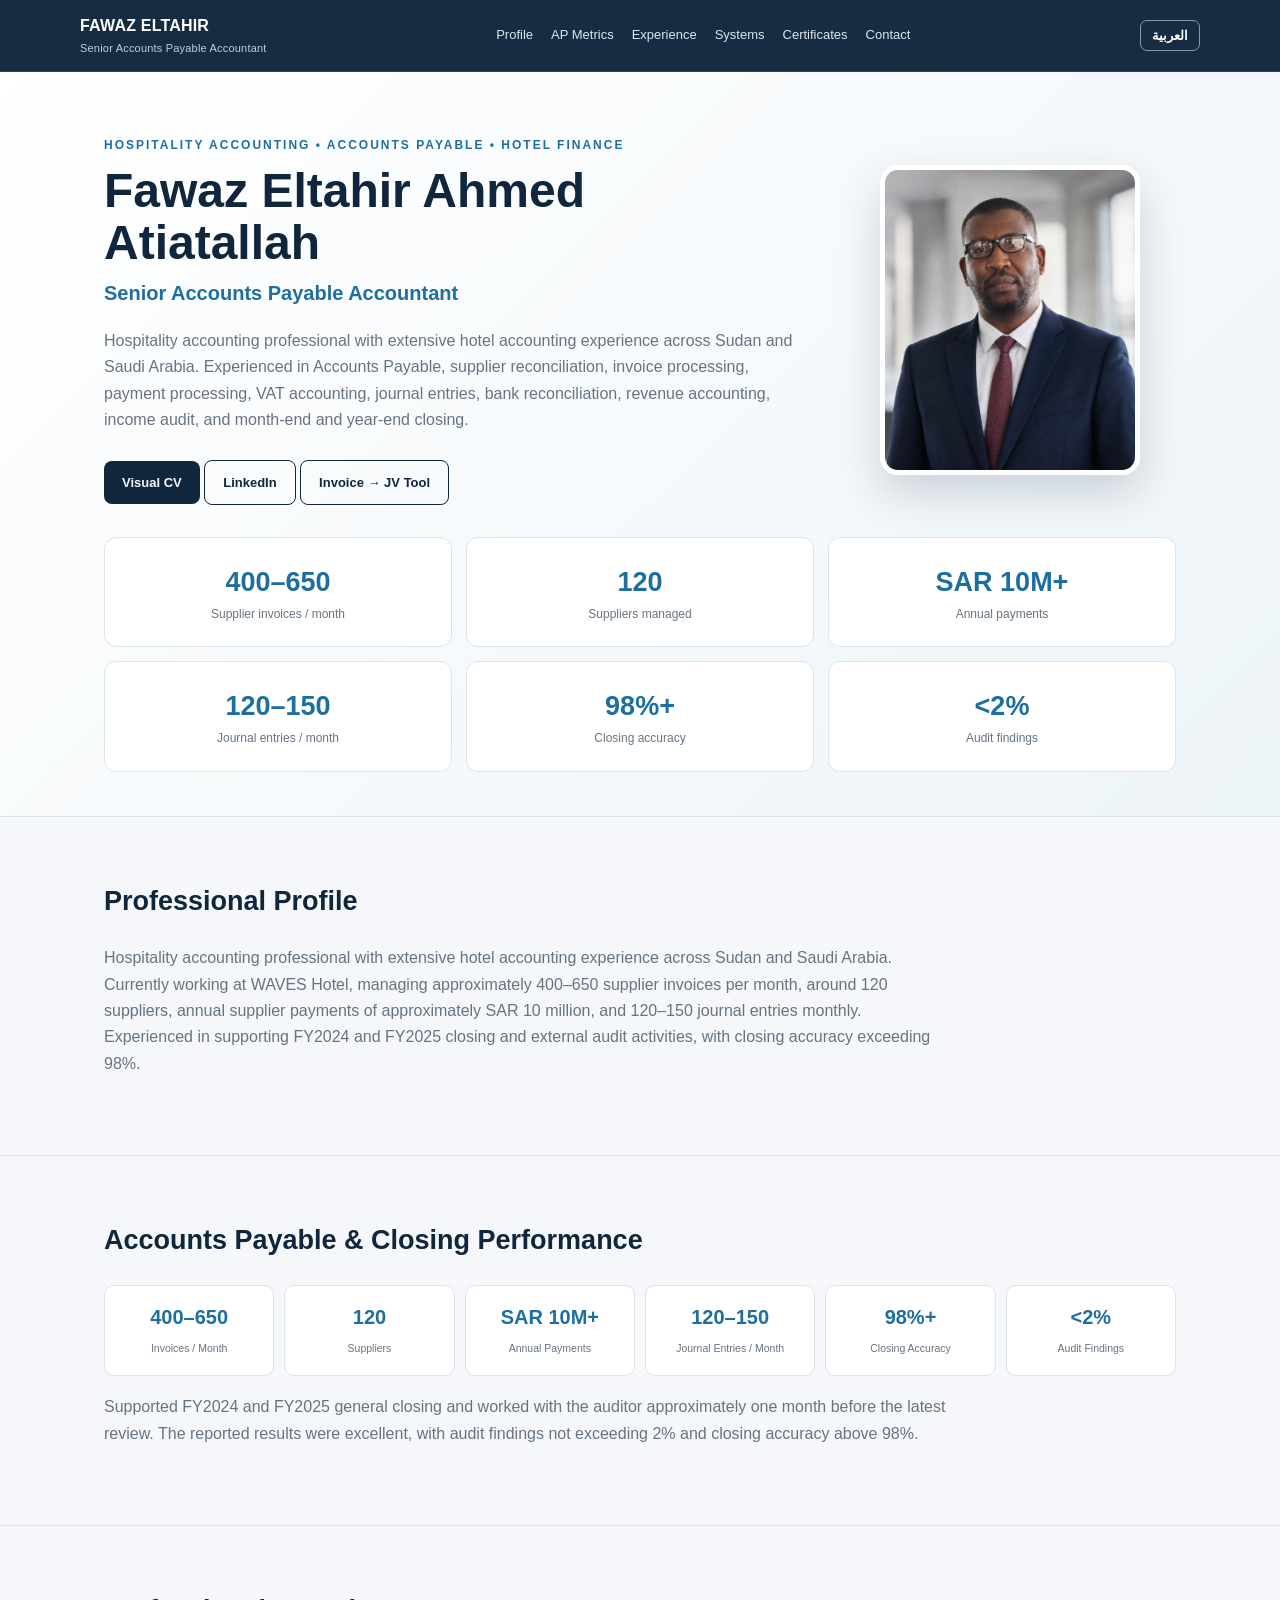
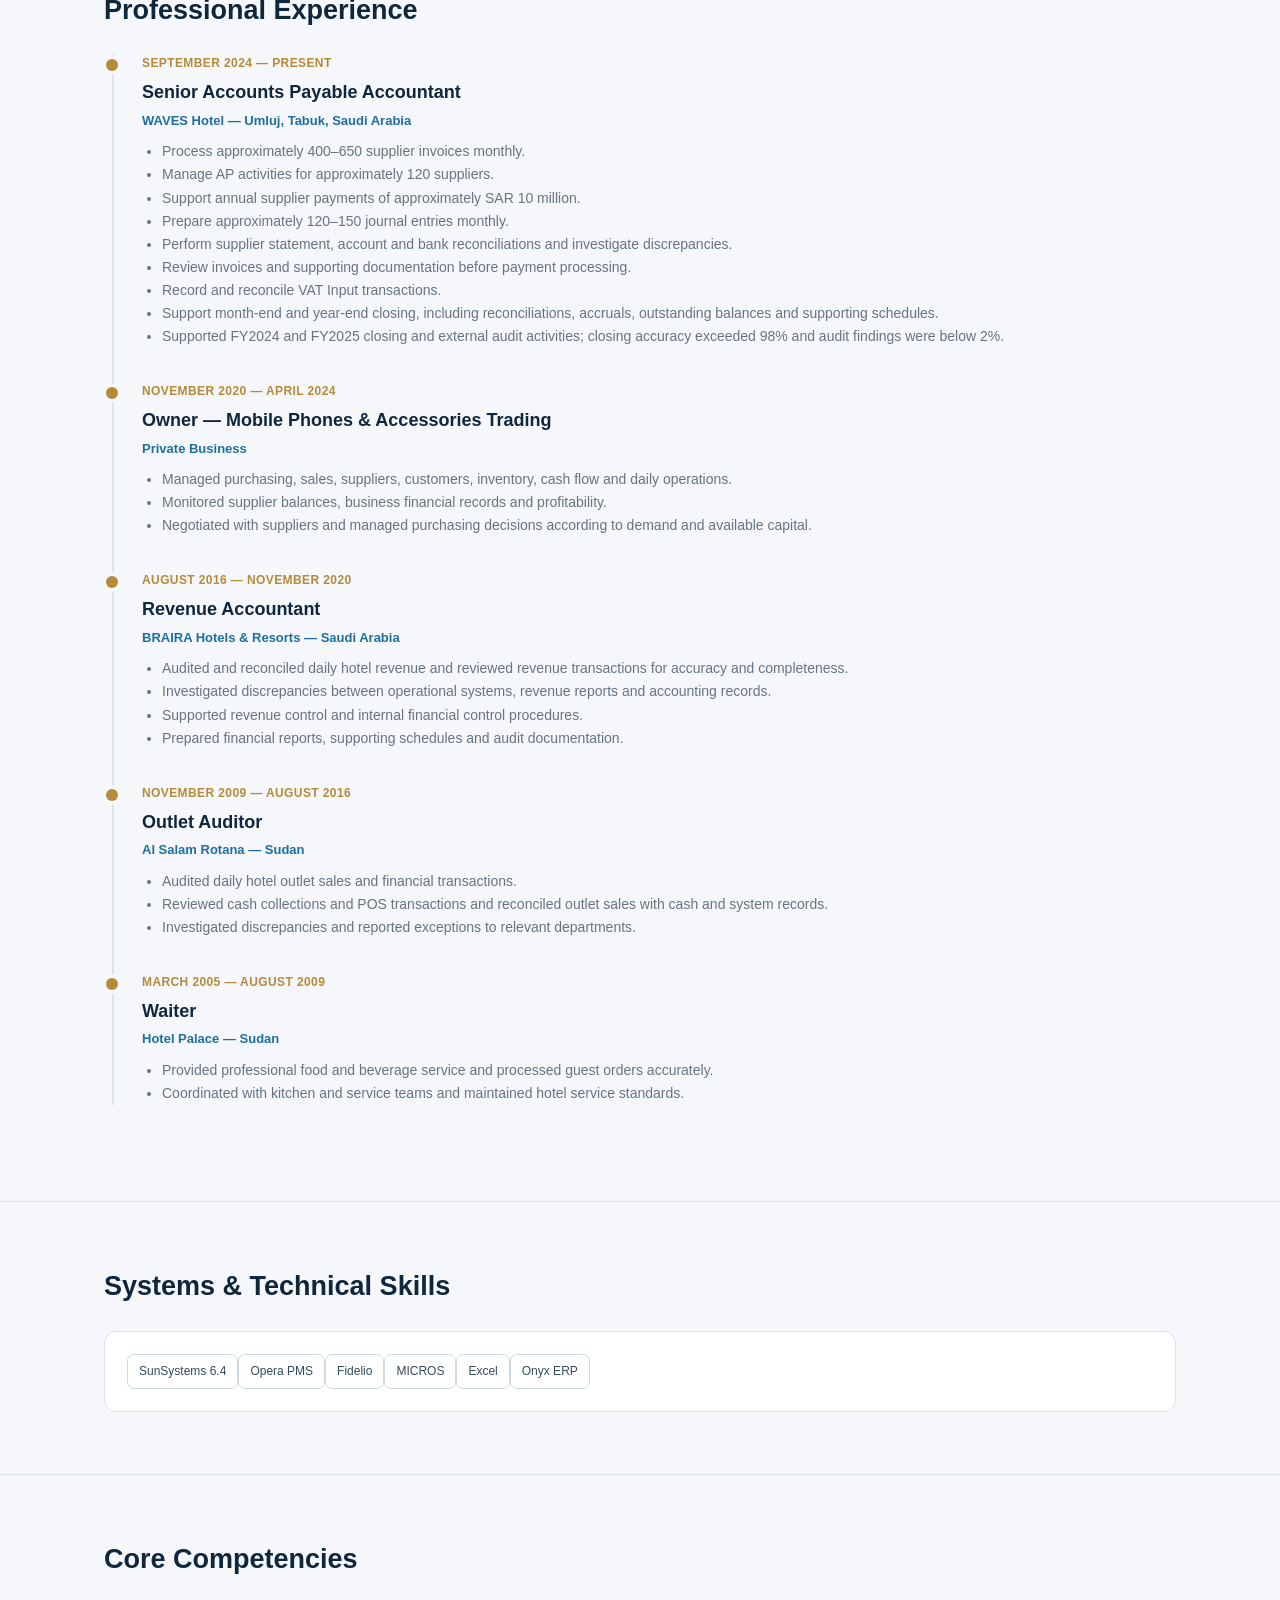
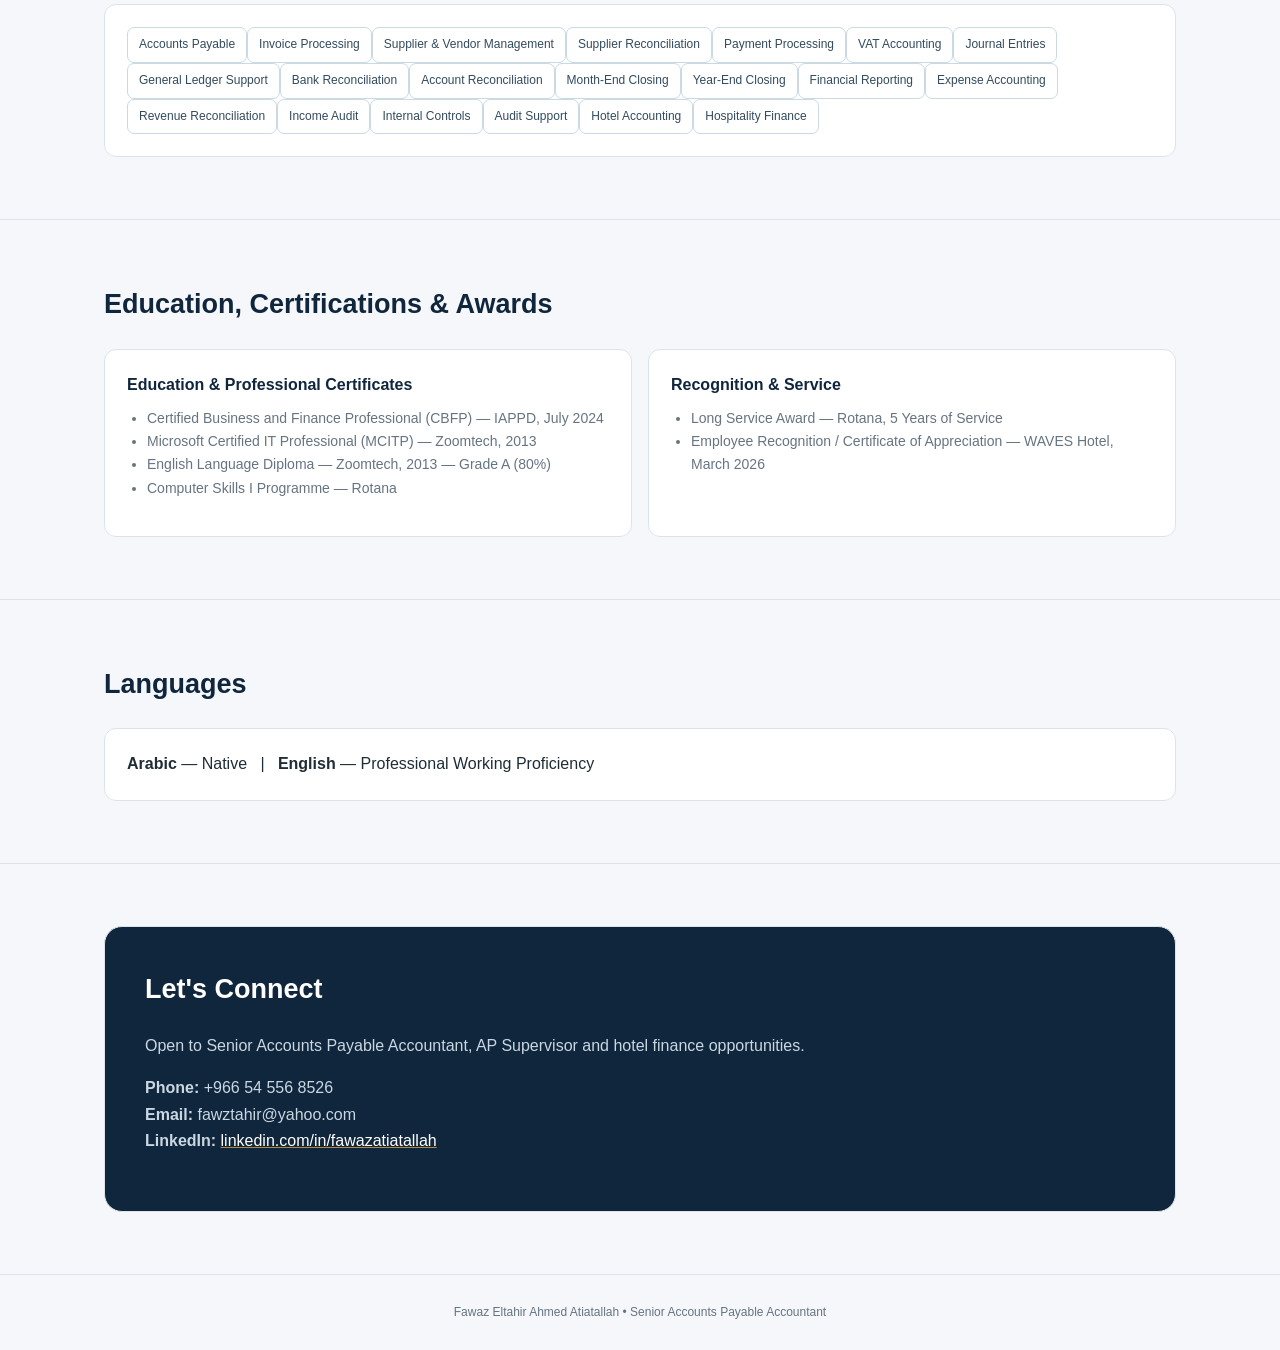
==== commit e9aa4bdc: "Add AP Invoice → JV bilingual tool (Waves Hotel WHU): ZATCA QR decode, PDF/OCR/text extraction, dete" ====
--- a/index.html
+++ b/index.html
@@ -3,64 +3,15 @@
 <head>
 <meta charset="utf-8">
 <meta name="viewport" content="width=device-width, initial-scale=1">
-
-<!-- ===== Security headers (meta-delivered; GitHub Pages cannot set HTTP headers) ===== -->
-<meta http-equiv="Content-Security-Policy" content="default-src 'none'; script-src 'self'; style-src 'self'; img-src 'self' data:; font-src 'self'; connect-src 'none'; object-src 'none'; base-uri 'self'; form-action 'none'; frame-ancestors 'none'; upgrade-insecure-requests">
-<meta name="referrer" content="strict-origin-when-cross-origin">
-<meta name="format-detection" content="telephone=no,email=no">
-<meta name="color-scheme" content="light dark">
-<meta name="theme-color" content="#10263d">
-
-<!-- ===== SEO / social ===== -->
-<title data-i18n="pageTitle">Fawaz Eltahir | Senior Accounts Payable Accountant</title>
-<meta name="description" data-i18n-attr="content:metaDesc" content="Fawaz Eltahir Ahmed Atiatallah — Senior Accounts Payable Accountant | Hospitality Accounting in Saudi Arabia">
-<meta name="author" content="Fawaz Eltahir Ahmed Atiatallah">
-<meta name="robots" content="index,follow">
-<link rel="canonical" href="https://fawaztahir79.github.io/fawaz-portfolio/">
-<link rel="alternate" hreflang="en" href="https://fawaztahir79.github.io/fawaz-portfolio/?lang=en">
-<link rel="alternate" hreflang="ar" href="https://fawaztahir79.github.io/fawaz-portfolio/?lang=ar">
-<link rel="alternate" hreflang="x-default" href="https://fawaztahir79.github.io/fawaz-portfolio/">
-<meta property="og:type" content="profile">
-<meta property="og:title" content="Fawaz Eltahir | Senior Accounts Payable Accountant">
-<meta property="og:description" content="Hospitality accounting professional — Accounts Payable, supplier reconciliation, VAT, month-end and year-end closing.">
-<meta property="og:url" content="https://fawaztahir79.github.io/fawaz-portfolio/">
-<meta property="og:image" content="https://fawaztahir79.github.io/fawaz-portfolio/assets/profile.png">
-<meta property="og:locale" content="en_US">
-<meta property="og:locale:alternate" content="ar_SA">
-<meta name="twitter:card" content="summary">
-<link rel="icon" href="assets/favicon.svg" type="image/svg+xml">
-<link rel="apple-touch-icon" href="assets/profile.png">
-
+<meta name="description" content="Fawaz Eltahir Ahmed Atiatallah — Senior Accounts Payable Accountant | Hospitality Accounting">
+<title>Fawaz Eltahir | Senior Accounts Payable Accountant</title>
 <link rel="stylesheet" href="style.css">
-<!-- Sets lang/dir before first paint (no flash of wrong direction) -->
-<script src="lang-init.js"></script>
-
-<!-- Structured data: intentionally excludes phone/e-mail to limit scraping -->
-<script type="application/ld+json">
-{
-  "@context": "https://schema.org",
-  "@type": "Person",
-  "name": "Fawaz Eltahir Ahmed Atiatallah",
-  "jobTitle": "Senior Accounts Payable Accountant",
-  "worksFor": { "@type": "Organization", "name": "WAVES Hotel" },
-  "address": { "@type": "PostalAddress", "addressCountry": "SA" },
-  "url": "https://fawaztahir79.github.io/fawaz-portfolio/",
-  "image": "https://fawaztahir79.github.io/fawaz-portfolio/assets/profile.png",
-  "sameAs": ["https://www.linkedin.com/in/fawazatiatallah"],
-  "knowsLanguage": ["ar", "en"]
-}
-</script>
 </head>
 <body>
-<a class="skip-link" href="#main" data-i18n="skipLink">Skip to main content</a>
-
-<nav aria-label="Main navigation">
+<nav>
   <div class="wrap navin">
-    <a class="brand" href="#top">FAWAZ ELTAHIR<small data-i18n="navTitle">Senior Accounts Payable Accountant</small></a>
-    <button id="menuBtn" class="menu-btn" type="button" aria-controls="navlinks" aria-expanded="false" aria-label="Open menu" data-i18n-attr="aria-label:menuOpen">
-      <span></span><span></span><span></span>
-    </button>
-    <div class="navlinks" id="navlinks">
+    <div class="brand">FAWAZ ELTAHIR<small data-i18n="navTitle">Senior Accounts Payable Accountant</small></div>
+    <div class="navlinks">
       <a href="#profile" data-i18n="navProfile">Profile</a>
       <a href="#metrics" data-i18n="navMetrics">AP Metrics</a>
       <a href="#experience" data-i18n="navExperience">Experience</a>
@@ -68,36 +19,31 @@
       <a href="#certificates" data-i18n="navCertificates">Certificates</a>
       <a href="#contact" data-i18n="navContact">Contact</a>
     </div>
-    <div class="nav-actions">
-      <button id="themeBtn" class="icon-btn" type="button" aria-label="Toggle dark mode" data-i18n-attr="aria-label:themeToggle" title="Theme">◐</button>
-      <button id="langBtn" class="lang-btn" type="button" aria-label="Switch language" lang="ar">العربية</button>
-    </div>
+    <button id="langBtn" class="lang-btn" type="button">العربية</button>
   </div>
 </nav>
 
-<main id="main">
-<header class="hero" id="top">
+<header class="hero">
 <div class="wrap hero-grid">
   <div>
     <div class="kicker" data-i18n="kicker">Hospitality Accounting • Accounts Payable • Hotel Finance</div>
     <h1 data-i18n="name">Fawaz Eltahir Ahmed Atiatallah</h1>
     <div class="role" data-i18n="role">Senior Accounts Payable Accountant</div>
     <p class="lead" data-i18n="heroText">Hospitality accounting professional with extensive hotel accounting experience across Sudan and Saudi Arabia. Experienced in Accounts Payable, supplier reconciliation, invoice processing, payment processing, VAT accounting, journal entries, bank reconciliation, revenue accounting, income audit, and month-end and year-end closing.</p>
-    <div class="cta">
-      <a class="btn primary" href="cv/Fawaz_Eltahir_Visual_CV_2026.pdf" target="_blank" rel="noopener noreferrer" type="application/pdf" data-i18n="visualCv">Visual CV</a>
-      <a class="btn secondary" href="https://www.linkedin.com/in/fawazatiatallah" target="_blank" rel="noopener noreferrer me" data-i18n="linkedin">LinkedIn</a>
-    </div>
+    <a class="btn primary" href="cv/Fawaz_Eltahir_Visual_CV_2026.pdf" target="_blank" data-i18n="visualCv">Visual CV</a>
+    <a class="btn secondary" href="https://www.linkedin.com/in/fawazatiatallah" target="_blank" rel="noopener" data-i18n="linkedin">LinkedIn</a>
+    <a class="btn secondary" href="ap-jv/index.html" data-i18n="apjvLink">Invoice → JV Tool</a>
   </div>
-  <img class="photo" src="assets/profile.png" width="260" height="310" fetchpriority="high" decoding="async" alt="Fawaz Eltahir professional portrait" data-i18n-attr="alt:photoAlt">
-</div>
-
-<div class="wrap stats" role="list">
-  <div class="stat" role="listitem"><div class="num">400–650</div><div class="lbl" data-i18n="statInvoices">Supplier invoices / month</div></div>
-  <div class="stat" role="listitem"><div class="num">120</div><div class="lbl" data-i18n="statSuppliers">Suppliers managed</div></div>
-  <div class="stat" role="listitem"><div class="num" data-i18n="sar10m">SAR 10M+</div><div class="lbl" data-i18n="statPayments">Annual payments</div></div>
-  <div class="stat" role="listitem"><div class="num">120–150</div><div class="lbl" data-i18n="statJv">Journal entries / month</div></div>
-  <div class="stat" role="listitem"><div class="num">98%+</div><div class="lbl" data-i18n="statAccuracy">Closing accuracy</div></div>
-  <div class="stat" role="listitem"><div class="num">&lt;2%</div><div class="lbl" data-i18n="statAudit">Audit findings</div></div>
+  <img class="photo" src="assets/profile.png" alt="Fawaz Eltahir professional portrait">
+</div>
+
+<div class="wrap stats">
+  <div class="stat"><div class="num">400–650</div><div class="lbl" data-i18n="statInvoices">Supplier invoices / month</div></div>
+  <div class="stat"><div class="num">120</div><div class="lbl" data-i18n="statSuppliers">Suppliers managed</div></div>
+  <div class="stat"><div class="num">SAR 10M+</div><div class="lbl" data-i18n="statPayments">Annual payments</div></div>
+  <div class="stat"><div class="num">120–150</div><div class="lbl" data-i18n="statJv">Journal entries / month</div></div>
+  <div class="stat"><div class="num">98%+</div><div class="lbl" data-i18n="statAccuracy">Closing accuracy</div></div>
+  <div class="stat"><div class="num">&lt;2%</div><div class="lbl" data-i18n="statAudit">Audit findings</div></div>
 </div>
 </header>
 
@@ -110,11 +56,11 @@
 
 <section id="metrics">
 <div class="wrap">
-<h2 data-i18n="metricsHeading">Accounts Payable &amp; Closing Performance</h2>
+<h2 data-i18n="metricsHeading">Accounts Payable & Closing Performance</h2>
 <div class="metric-grid">
   <div class="metric"><strong>400–650</strong><span data-i18n="metric1">Invoices / Month</span></div>
   <div class="metric"><strong>120</strong><span data-i18n="metric2">Suppliers</span></div>
-  <div class="metric"><strong data-i18n="sar10m">SAR 10M+</strong><span data-i18n="metric3">Annual Payments</span></div>
+  <div class="metric"><strong>SAR 10M+</strong><span data-i18n="metric3">Annual Payments</span></div>
   <div class="metric"><strong>120–150</strong><span data-i18n="metric4">Journal Entries / Month</span></div>
   <div class="metric"><strong>98%+</strong><span data-i18n="metric5">Closing Accuracy</span></div>
   <div class="metric"><strong>&lt;2%</strong><span data-i18n="metric6">Audit Findings</span></div>
@@ -127,10 +73,10 @@
 <div class="wrap">
 <h2 data-i18n="experienceHeading">Professional Experience</h2>
 <div class="timeline">
-<article class="job">
-<div class="date"><time datetime="2024-09" data-i18n="date1">September 2024 — Present</time></div>
+<div class="job">
+<div class="date">September 2024 — Present</div>
 <h3 data-i18n="job1Title">Senior Accounts Payable Accountant</h3>
-<div class="org" data-i18n="org1">WAVES Hotel — Umluj, Tabuk, Saudi Arabia</div>
+<div class="org">WAVES Hotel — Umluj, Tabuk, Saudi Arabia</div>
 <ul>
 <li data-i18n="j1b1">Process approximately 400–650 supplier invoices monthly.</li>
 <li data-i18n="j1b2">Manage AP activities for approximately 120 suppliers.</li>
@@ -142,10 +88,10 @@
 <li data-i18n="j1b8">Support month-end and year-end closing, including reconciliations, accruals, outstanding balances and supporting schedules.</li>
 <li data-i18n="j1b9">Supported FY2024 and FY2025 closing and external audit activities; closing accuracy exceeded 98% and audit findings were below 2%.</li>
 </ul>
-</article>
-
-<article class="job">
-<div class="date"><time datetime="2020-11" data-i18n="date3">November 2020 — April 2024</time></div>
+</div>
+
+<div class="job">
+<div class="date">November 2020 — April 2024</div>
 <h3 data-i18n="job3Title">Owner — Mobile Phones &amp; Accessories Trading</h3>
 <div class="org" data-i18n="privateBusiness">Private Business</div>
 <ul>
@@ -153,48 +99,48 @@
 <li data-i18n="j3b2">Monitored supplier balances, business financial records and profitability.</li>
 <li data-i18n="j3b3">Negotiated with suppliers and managed purchasing decisions according to demand and available capital.</li>
 </ul>
-</article>
-
-<article class="job">
-<div class="date"><time datetime="2016-08" data-i18n="date2">August 2016 — November 2020</time></div>
+</div>
+
+<div class="job">
+<div class="date">August 2016 — November 2020</div>
 <h3 data-i18n="job2Title">Revenue Accountant</h3>
-<div class="org" data-i18n="org2">BRAIRA Hotels &amp; Resorts — Saudi Arabia</div>
+<div class="org">BRAIRA Hotels &amp; Resorts — Saudi Arabia</div>
 <ul>
 <li data-i18n="j2b1">Audited and reconciled daily hotel revenue and reviewed revenue transactions for accuracy and completeness.</li>
 <li data-i18n="j2b2">Investigated discrepancies between operational systems, revenue reports and accounting records.</li>
 <li data-i18n="j2b3">Supported revenue control and internal financial control procedures.</li>
 <li data-i18n="j2b4">Prepared financial reports, supporting schedules and audit documentation.</li>
 </ul>
-</article>
-
-<article class="job">
-<div class="date"><time datetime="2009-11" data-i18n="date4">November 2009 — August 2016</time></div>
+</div>
+
+<div class="job">
+<div class="date">November 2009 — August 2016</div>
 <h3 data-i18n="job4Title">Outlet Auditor</h3>
-<div class="org" data-i18n="org4">Al Salam Rotana — Sudan</div>
+<div class="org">Al Salam Rotana — Sudan</div>
 <ul>
 <li data-i18n="j4b1">Audited daily hotel outlet sales and financial transactions.</li>
 <li data-i18n="j4b2">Reviewed cash collections and POS transactions and reconciled outlet sales with cash and system records.</li>
 <li data-i18n="j4b3">Investigated discrepancies and reported exceptions to relevant departments.</li>
 </ul>
-</article>
-
-<article class="job">
-<div class="date"><time datetime="2005-03" data-i18n="date5">March 2005 — August 2009</time></div>
+</div>
+
+<div class="job">
+<div class="date">March 2005 — August 2009</div>
 <h3 data-i18n="job5Title">Waiter</h3>
-<div class="org" data-i18n="org5">Hotel Palace — Sudan</div>
+<div class="org">Hotel Palace — Sudan</div>
 <ul>
 <li data-i18n="j5b1">Provided professional food and beverage service and processed guest orders accurately.</li>
 <li data-i18n="j5b2">Coordinated with kitchen and service teams and maintained hotel service standards.</li>
 </ul>
-</article>
+</div>
 </div>
 </div>
 </section>
 
 <section id="systems">
 <div class="wrap">
-<h2 data-i18n="systemsHeading">Systems &amp; Technical Skills</h2>
-<div class="card chips">
+<h2 data-i18n="systemsHeading">Systems & Technical Skills</h2>
+<div class="card">
 <span class="chip">SunSystems 6.4</span><span class="chip">Opera PMS</span><span class="chip">Fidelio</span><span class="chip">MICROS</span><span class="chip">Excel</span><span class="chip">Onyx ERP</span>
 </div>
 </div>
@@ -203,55 +149,18 @@
 <section id="skills">
 <div class="wrap">
 <h2 data-i18n="skillsHeading">Core Competencies</h2>
-<div class="card chips">
-<span class="chip" data-i18n="skill1">Accounts Payable</span><span class="chip" data-i18n="skill2">Invoice Processing</span><span class="chip" data-i18n="skill3">Supplier &amp; Vendor Management</span><span class="chip" data-i18n="skill4">Supplier Reconciliation</span><span class="chip" data-i18n="skill5">Payment Processing</span><span class="chip" data-i18n="skill6">VAT Accounting</span><span class="chip" data-i18n="skill7">Journal Entries</span><span class="chip" data-i18n="skill8">General Ledger Support</span><span class="chip" data-i18n="skill9">Bank Reconciliation</span><span class="chip" data-i18n="skill10">Account Reconciliation</span><span class="chip" data-i18n="skill11">Month-End Closing</span><span class="chip" data-i18n="skill12">Year-End Closing</span><span class="chip" data-i18n="skill13">Financial Reporting</span><span class="chip" data-i18n="skill14">Expense Accounting</span><span class="chip" data-i18n="skill15">Revenue Reconciliation</span><span class="chip" data-i18n="skill16">Income Audit</span><span class="chip" data-i18n="skill17">Internal Controls</span><span class="chip" data-i18n="skill18">Audit Support</span><span class="chip" data-i18n="skill19">Hotel Accounting</span><span class="chip" data-i18n="skill20">Hospitality Finance</span><span class="chip" data-i18n="skill21">Financial Data Confidentiality</span><span class="chip" data-i18n="skill22">Segregation of Duties</span><span class="chip" data-i18n="skill23">Fraud Prevention Controls</span>
-</div>
-</div>
-</section>
-
-<section id="security">
-<div class="wrap">
-<h2 data-i18n="secHeading">Information Security &amp; Financial Controls</h2>
-<p class="sub" data-i18n="secIntro">Handling supplier data, bank details and payment files requires more than accuracy — it requires disciplined information-security practice. The controls below are applied in day-to-day AP work.</p>
-<div class="grid sec-grid">
-  <div class="card">
-    <h3 data-i18n="sec1Title">Supplier Master Data &amp; Bank-Detail Verification</h3>
-    <ul>
-      <li data-i18n="sec1a">Independent call-back verification of any new or changed supplier bank account before the first payment.</li>
-      <li data-i18n="sec1b">Awareness of Business Email Compromise (BEC) and invoice-redirection fraud; suspicious change requests are escalated, never actioned from e-mail alone.</li>
-    </ul>
-  </div>
-  <div class="card">
-    <h3 data-i18n="sec2Title">Segregation of Duties &amp; Approval Workflow</h3>
-    <ul>
-      <li data-i18n="sec2a">Invoice entry, approval and payment release performed by separate roles; three-way matching (PO, GRN, invoice) before posting.</li>
-      <li data-i18n="sec2b">Duplicate-invoice and duplicate-payment checks embedded in the monthly routine.</li>
-    </ul>
-  </div>
-  <div class="card">
-    <h3 data-i18n="sec3Title">Access Control &amp; System Hygiene</h3>
-    <ul>
-      <li data-i18n="sec3a">Least-privilege access in SunSystems / Opera; no shared credentials; workstation locked whenever unattended.</li>
-      <li data-i18n="sec3b">Multi-factor authentication on e-mail and banking portals; periodic review of user access rights with IT.</li>
-    </ul>
-  </div>
-  <div class="card">
-    <h3 data-i18n="sec4Title">Data Confidentiality &amp; Audit Trail</h3>
-    <ul>
-      <li data-i18n="sec4a">Financial files shared only through approved channels; sensitive documents password-protected and retained per policy.</li>
-      <li data-i18n="sec4b">Complete, traceable supporting documentation for every journal entry and payment — the foundation of &lt;2% audit findings.</li>
-    </ul>
-  </div>
+<div class="card">
+<span class="chip" data-i18n="skill1">Accounts Payable</span><span class="chip" data-i18n="skill2">Invoice Processing</span><span class="chip" data-i18n="skill3">Supplier & Vendor Management</span><span class="chip" data-i18n="skill4">Supplier Reconciliation</span><span class="chip" data-i18n="skill5">Payment Processing</span><span class="chip" data-i18n="skill6">VAT Accounting</span><span class="chip" data-i18n="skill7">Journal Entries</span><span class="chip" data-i18n="skill8">General Ledger Support</span><span class="chip" data-i18n="skill9">Bank Reconciliation</span><span class="chip" data-i18n="skill10">Account Reconciliation</span><span class="chip" data-i18n="skill11">Month-End Closing</span><span class="chip" data-i18n="skill12">Year-End Closing</span><span class="chip" data-i18n="skill13">Financial Reporting</span><span class="chip" data-i18n="skill14">Expense Accounting</span><span class="chip" data-i18n="skill15">Revenue Reconciliation</span><span class="chip" data-i18n="skill16">Income Audit</span><span class="chip" data-i18n="skill17">Internal Controls</span><span class="chip" data-i18n="skill18">Audit Support</span><span class="chip" data-i18n="skill19">Hotel Accounting</span><span class="chip" data-i18n="skill20">Hospitality Finance</span>
 </div>
 </div>
 </section>
 
 <section id="certificates">
 <div class="wrap">
-<h2 data-i18n="certHeading">Education, Certifications &amp; Awards</h2>
+<h2 data-i18n="certHeading">Education, Certifications & Awards</h2>
 <div class="grid">
 <div class="card">
-<h3 data-i18n="eduTitle">Education &amp; Professional Certificates</h3>
+<h3 data-i18n="eduTitle">Education & Professional Certificates</h3>
 <ul>
 <li data-i18n="edu1">Certified Business and Finance Professional (CBFP) — IAPPD, July 2024</li>
 <li data-i18n="edu2">Microsoft Certified IT Professional (MCITP) — Zoomtech, 2013</li>
@@ -260,7 +169,7 @@
 </ul>
 </div>
 <div class="card">
-<h3 data-i18n="awardTitle">Recognition &amp; Service</h3>
+<h3 data-i18n="awardTitle">Recognition & Service</h3>
 <ul>
 <li data-i18n="award1">Long Service Award — Rotana, 5 Years of Service</li>
 <li data-i18n="award2">Employee Recognition / Certificate of Appreciation — WAVES Hotel, March 2026</li>
@@ -270,7 +179,7 @@
 </div>
 </section>
 
-<section id="languages">
+<section>
 <div class="wrap">
 <h2 data-i18n="languagesHeading">Languages</h2>
 <div class="card"><strong data-i18n="arabic">Arabic</strong> — <span data-i18n="arabicLevel">Native</span> &nbsp; | &nbsp; <strong data-i18n="english">English</strong> — <span data-i18n="englishLevel">Professional Working Proficiency</span></div>
@@ -279,30 +188,17 @@
 
 <section id="contact">
 <div class="wrap">
-<address class="contact">
+<div class="contact">
 <h2 data-i18n="contactHeading">Let's Connect</h2>
 <p data-i18n="contactText">Open to Senior Accounts Payable Accountant, AP Supervisor and hotel finance opportunities.</p>
-<!-- Contact details are assembled client-side from split parts to reduce automated harvesting.
-     The <noscript> block keeps them readable without JavaScript. -->
-<p class="contact-lines">
-<span><strong data-i18n="phoneLabel">Phone:</strong> <span class="reveal" data-kind="tel" data-a="+966" data-b="54" data-c="556" data-d="8526"><noscript>+966 54 556 8526</noscript></span></span><br>
-<span><strong data-i18n="emailLabel">Email:</strong> <span class="reveal" data-kind="mail" data-u="fawztahir" data-h="yahoo" data-t="com"><noscript>fawztahir [at] yahoo [dot] com</noscript></span></span><br>
-<span><strong>LinkedIn:</strong> <a href="https://www.linkedin.com/in/fawazatiatallah" target="_blank" rel="noopener noreferrer me">linkedin.com/in/fawazatiatallah</a></span>
-</p>
-</address>
-</div>
-</section>
-</main>
-
-<footer>
-  <div class="wrap">
-    <div>Fawaz Eltahir Ahmed Atiatallah • <span data-i18n="navTitle">Senior Accounts Payable Accountant</span> • © <span id="year">2026</span></div>
-    <div class="privacy" data-i18n="privacyNote">This site sets no cookies and uses no analytics or third-party scripts. Only your language and theme preferences are stored locally in your browser.</div>
-  </div>
-</footer>
-
-<a href="#top" id="toTop" class="to-top" aria-label="Back to top" data-i18n-attr="aria-label:backToTop">↑</a>
-
-<script src="script.js" defer></script>
+<p><strong data-i18n="phoneLabel">Phone:</strong> +966 54 556 8526<br>
+<strong data-i18n="emailLabel">Email:</strong> fawztahir@yahoo.com<br>
+<strong>LinkedIn:</strong> <a href="https://www.linkedin.com/in/fawazatiatallah" target="_blank" rel="noopener">linkedin.com/in/fawazatiatallah</a></p>
+</div>
+</div>
+</section>
+
+<footer>Fawaz Eltahir Ahmed Atiatallah • Senior Accounts Payable Accountant</footer>
+<script src="script.js"></script>
 </body>
 </html>
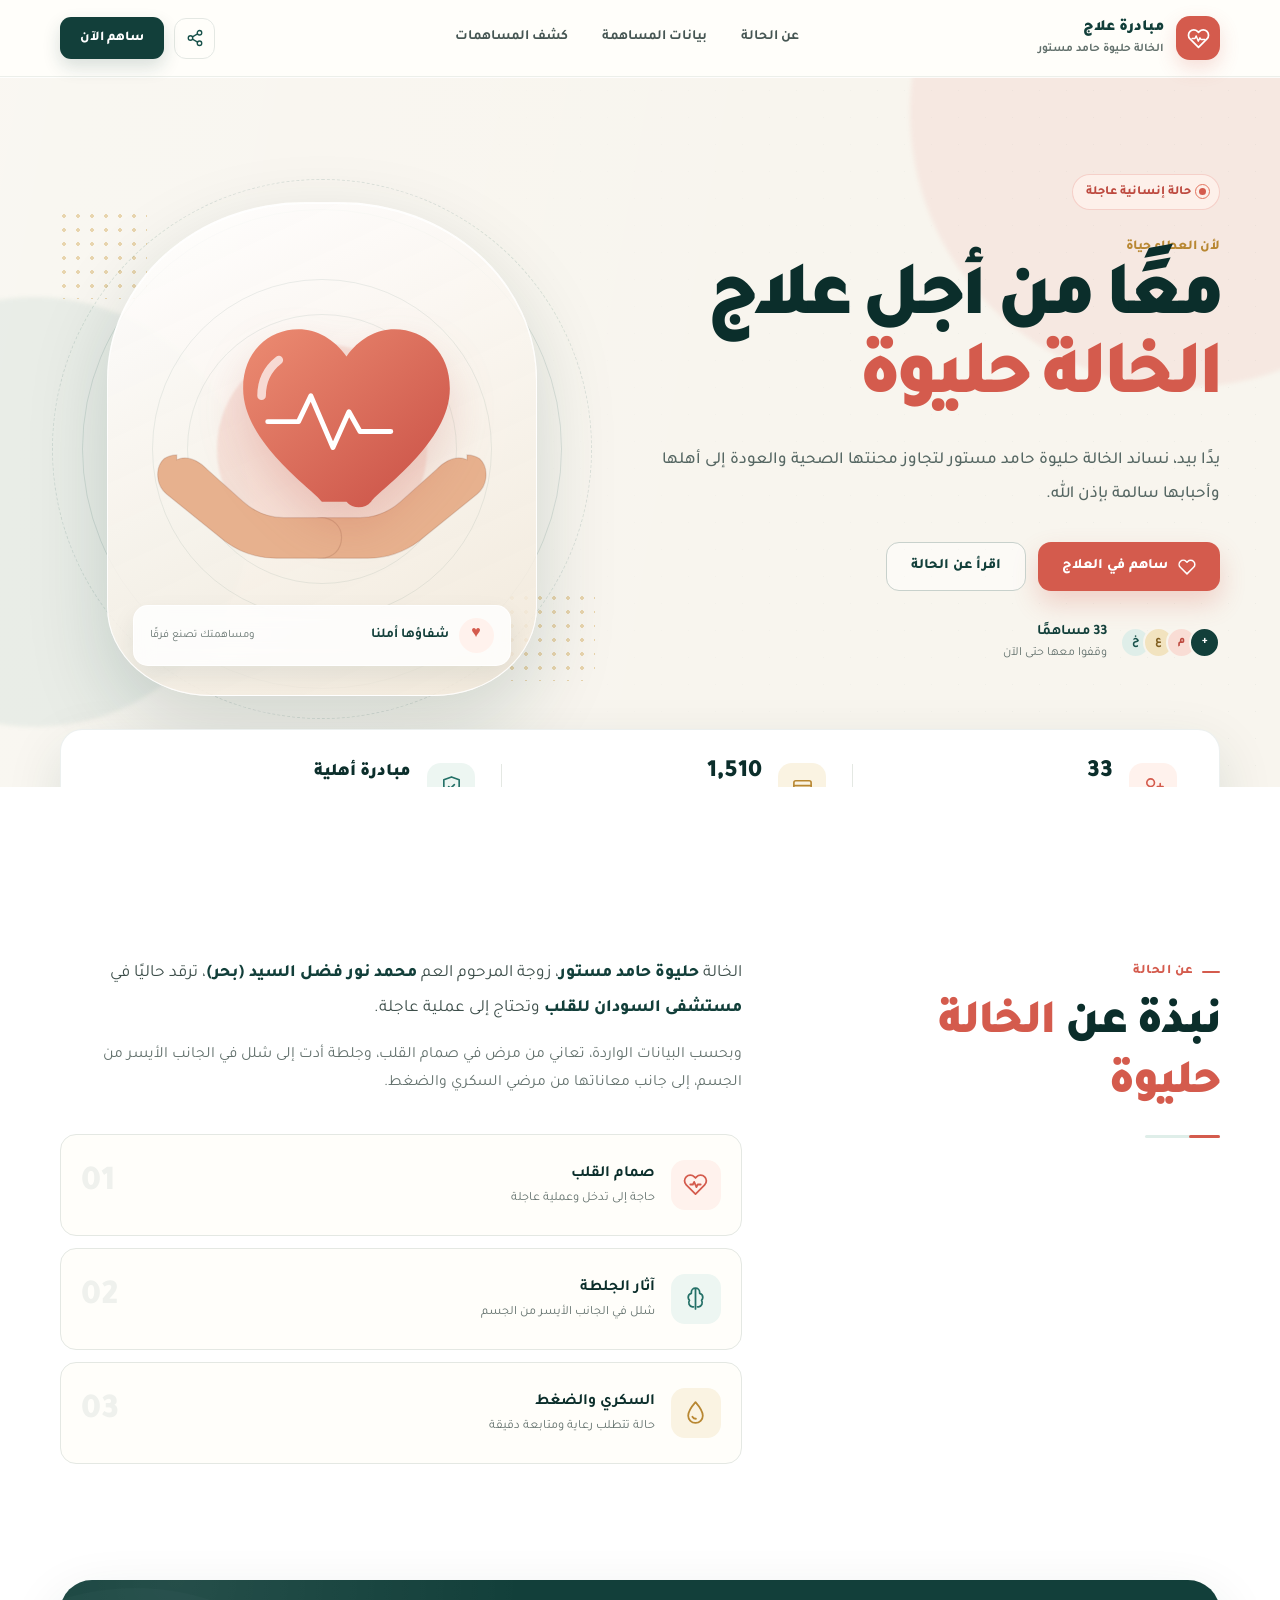
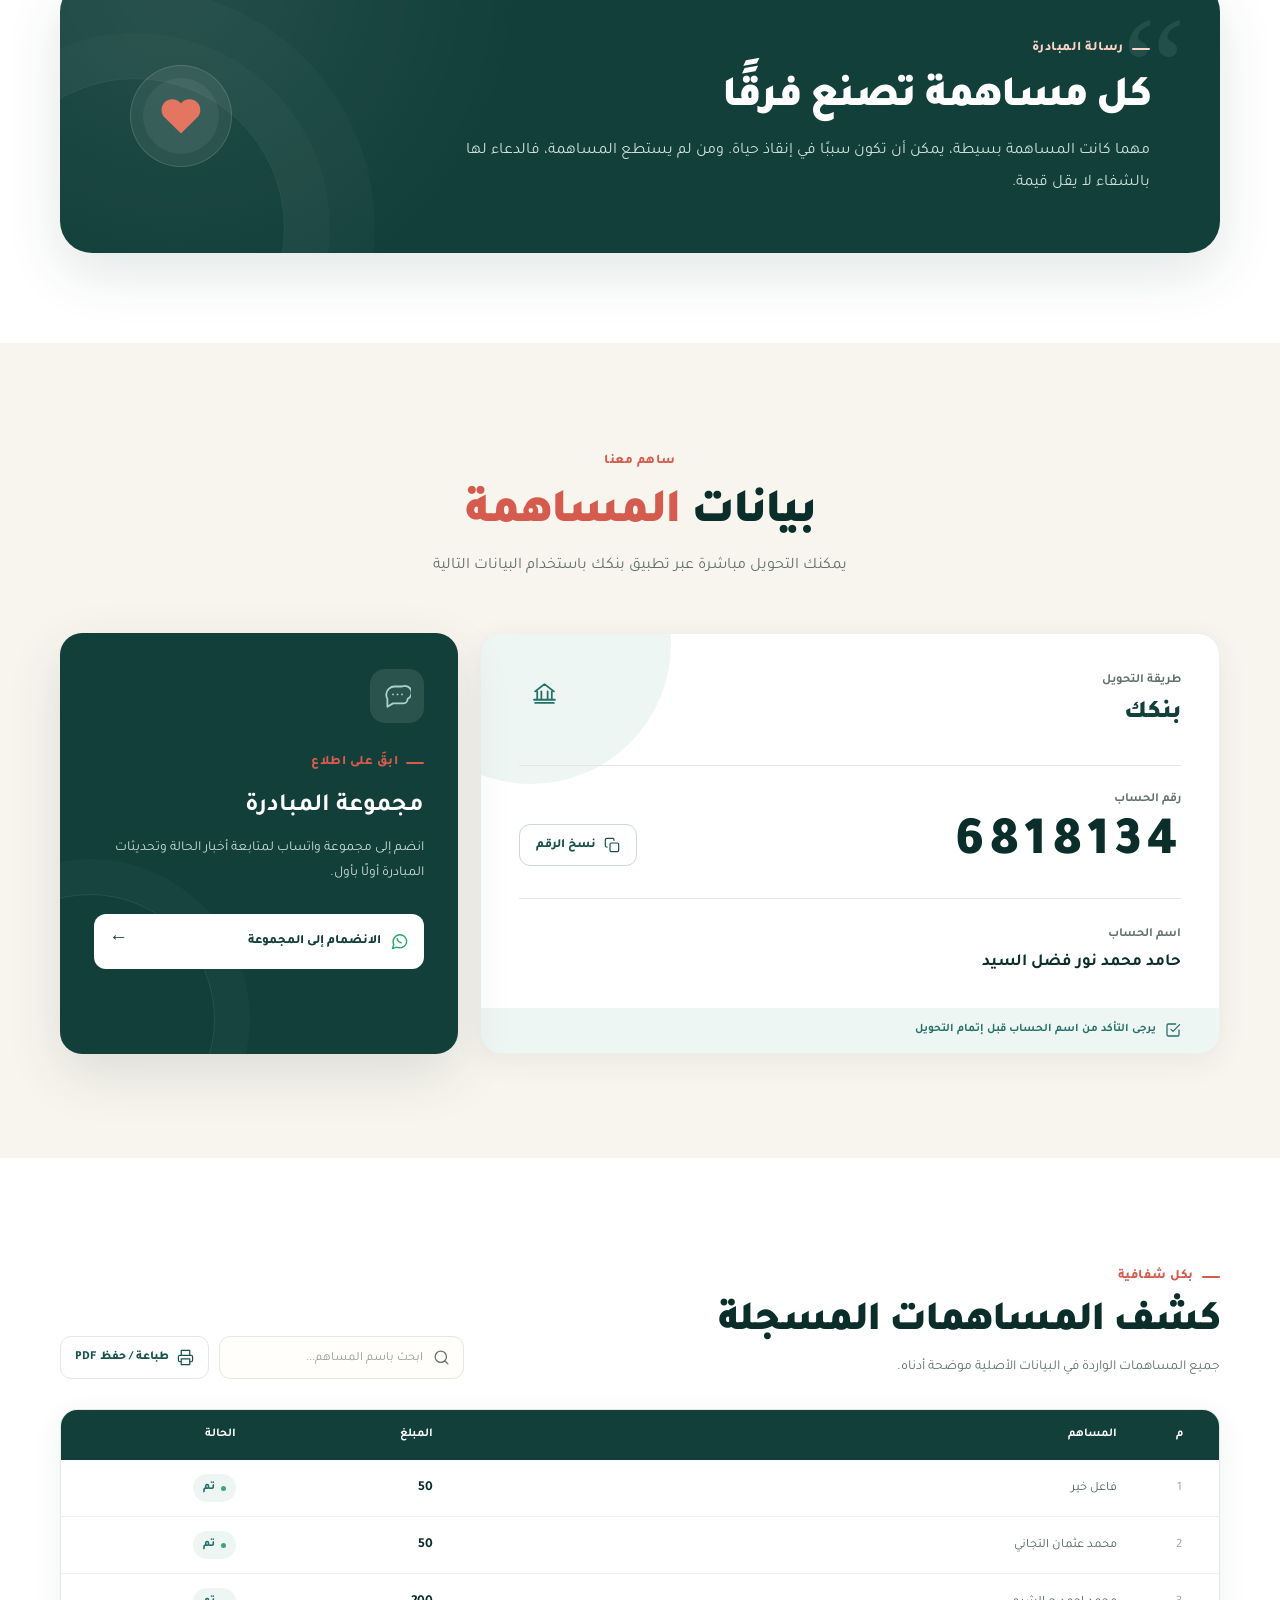
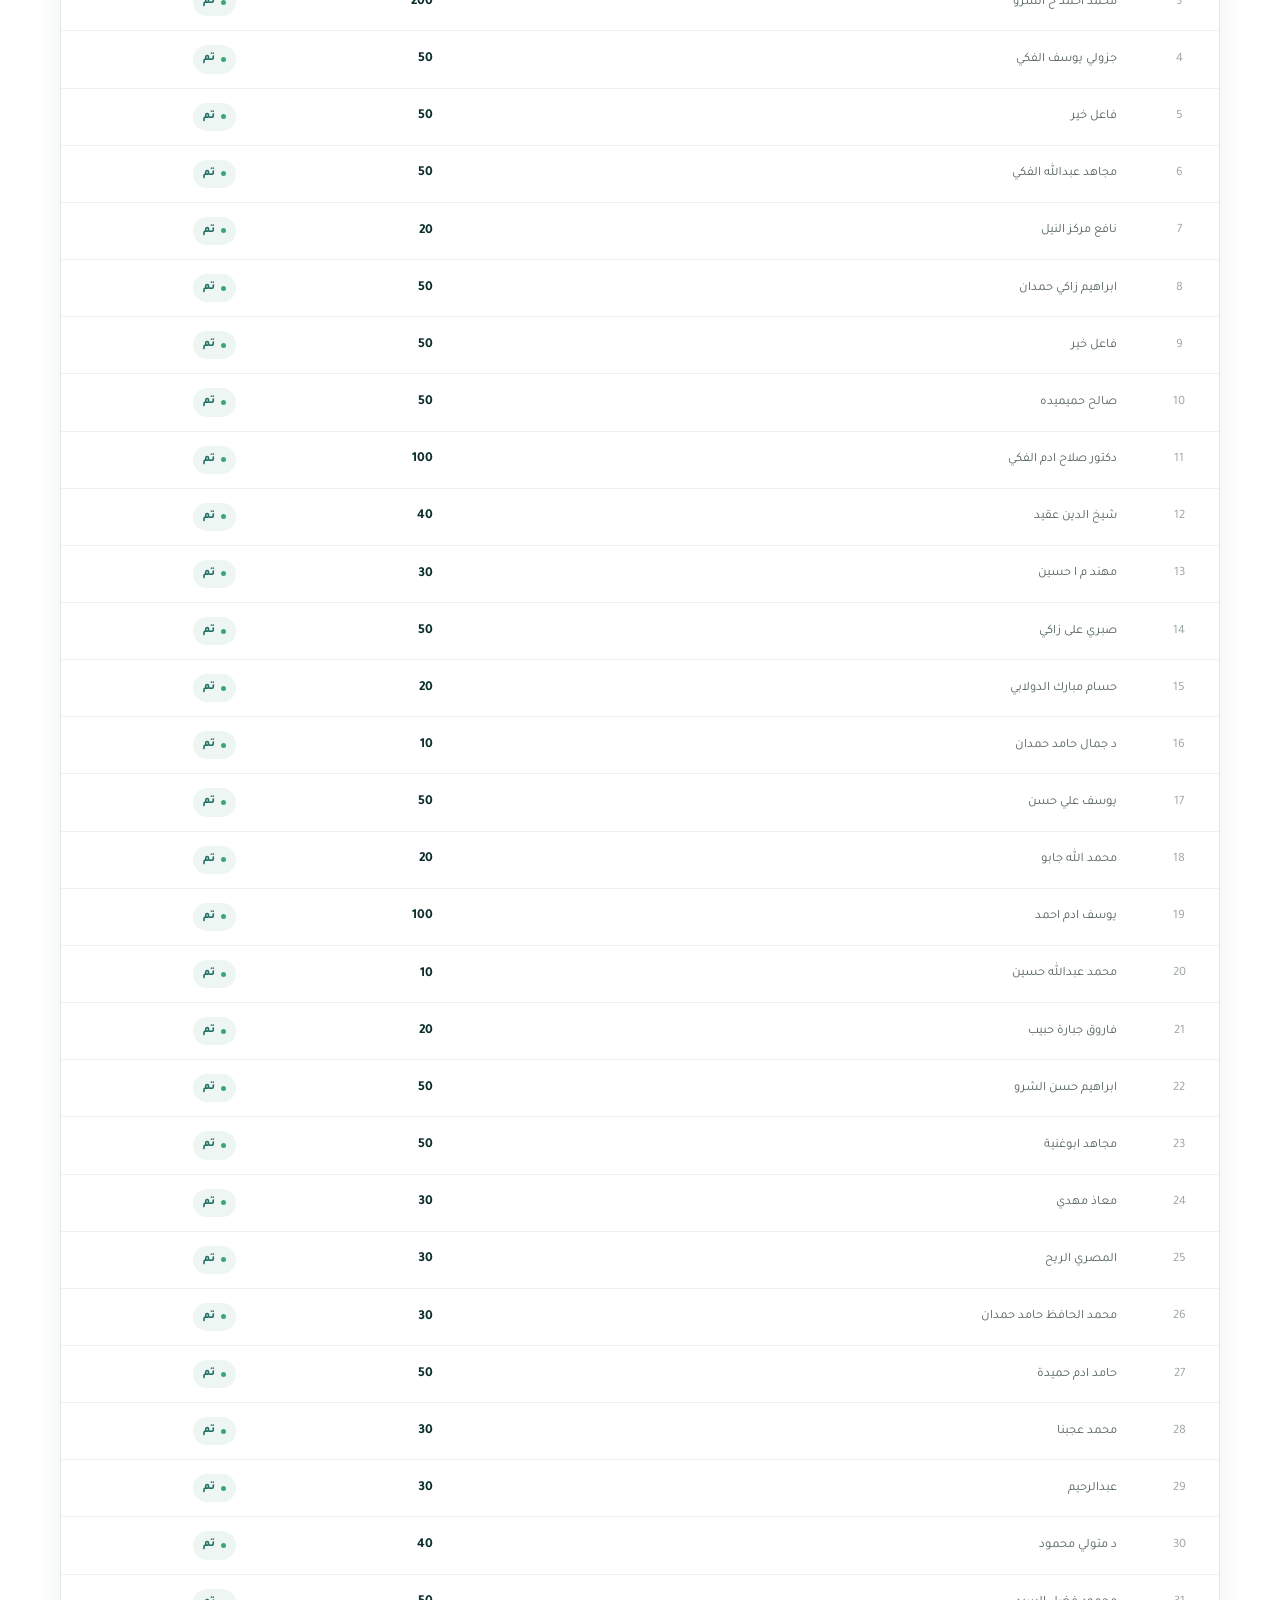
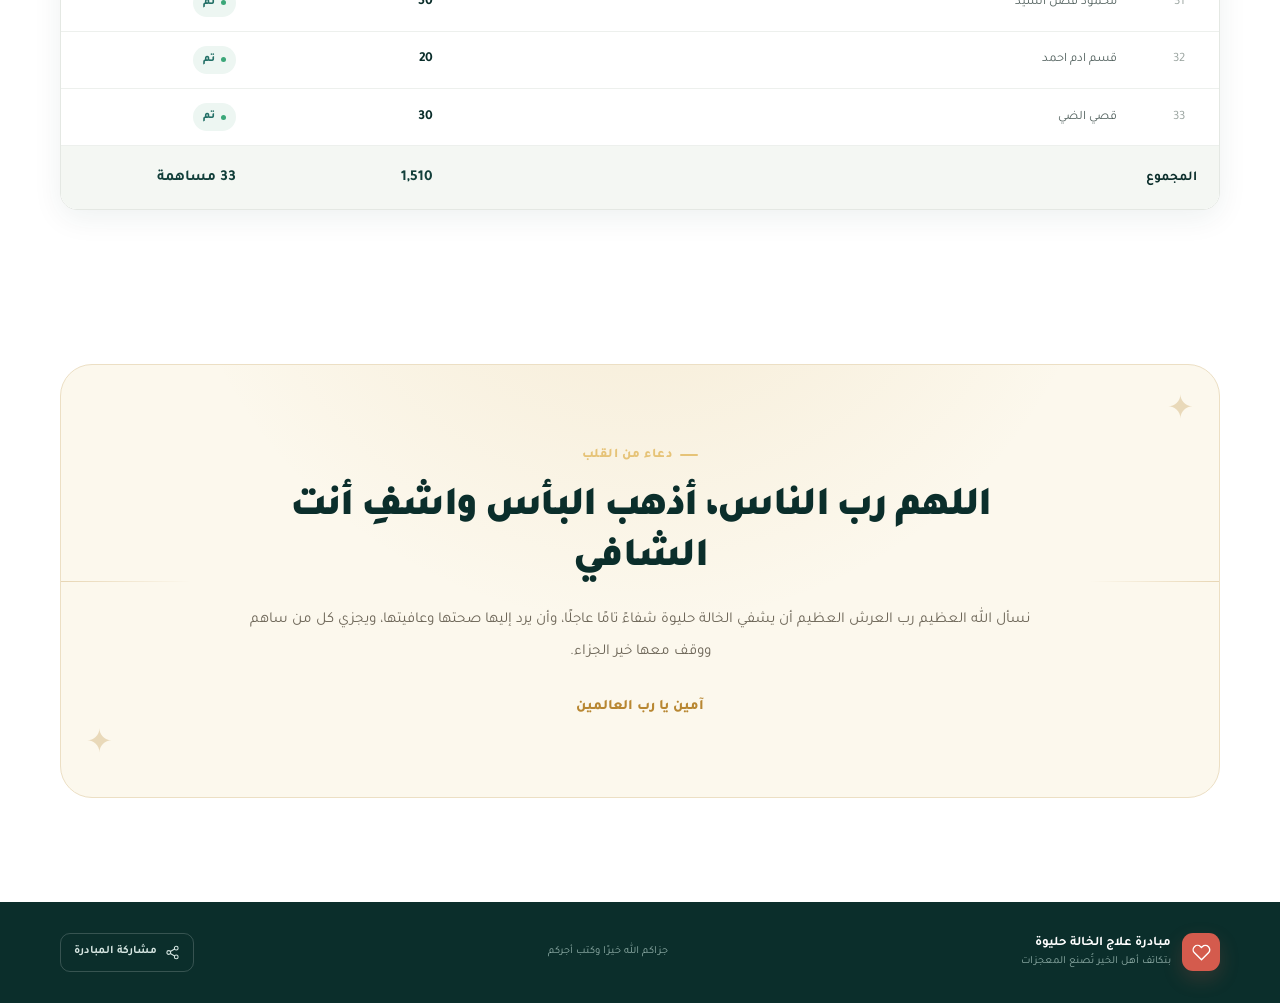
==== commit 82ae2b7e: "Replace homepage with Arabic treatment initiative Co-authored-by: arena-agent <297053741+arena-agent" ====
--- a/index.html
+++ b/index.html
@@ -1,204 +1,366 @@
 <!doctype html>
-<html lang="en" dir="ltr">
+<html lang="ar" dir="rtl">
 <head>
-<meta charset="utf-8">
-<meta name="viewport" content="width=device-width, initial-scale=1">
-<meta name="description" content="Fawaz Eltahir Ahmed Atiatallah — Senior Accounts Payable Accountant | Hospitality Accounting">
-<title>Fawaz Eltahir | Senior Accounts Payable Accountant</title>
-<link rel="stylesheet" href="style.css">
+  <meta charset="utf-8">
+  <meta name="viewport" content="width=device-width, initial-scale=1">
+  <meta name="theme-color" content="#123f3a">
+  <meta name="description" content="مبادرة مجتمعية لدعم علاج الخالة حليوة حامد مستور وتوفير تكاليف العملية العاجلة.">
+  <meta property="og:title" content="مبادرة علاج الخالة حليوة حامد مستور">
+  <meta property="og:description" content="يدًا بيد حتى تعود الخالة حليوة إلى أهلها سالمة بإذن الله.">
+  <meta property="og:type" content="website">
+  <title>مبادرة علاج الخالة حليوة حامد مستور</title>
+  <link rel="preconnect" href="https://fonts.googleapis.com">
+  <link rel="preconnect" href="https://fonts.gstatic.com" crossorigin>
+  <link href="https://fonts.googleapis.com/css2?family=Tajawal:wght@400;500;600;700;800;900&display=swap" rel="stylesheet">
+  <link rel="stylesheet" href="style.css">
 </head>
 <body>
-<nav>
-  <div class="wrap navin">
-    <div class="brand">FAWAZ ELTAHIR<small data-i18n="navTitle">Senior Accounts Payable Accountant</small></div>
-    <div class="navlinks">
-      <a href="#profile" data-i18n="navProfile">Profile</a>
-      <a href="#metrics" data-i18n="navMetrics">AP Metrics</a>
-      <a href="#experience" data-i18n="navExperience">Experience</a>
-      <a href="#systems" data-i18n="navSystems">Systems</a>
-      <a href="#certificates" data-i18n="navCertificates">Certificates</a>
-      <a href="#contact" data-i18n="navContact">Contact</a>
+  <a class="skip-link" href="#main">انتقل إلى المحتوى</a>
+
+  <header class="site-header" id="top">
+    <div class="container header-inner">
+      <a class="brand" href="#top" aria-label="العودة إلى أعلى الصفحة">
+        <span class="brand-mark" aria-hidden="true">
+          <svg viewBox="0 0 24 24" role="img"><path d="M20.84 4.61a5.5 5.5 0 0 0-7.78 0L12 5.67l-1.06-1.06a5.5 5.5 0 0 0-7.78 7.78L12 21.23l8.84-8.84a5.5 5.5 0 0 0 0-7.78Z"/><path class="pulse-mark" d="M5.3 12h3l1.3-2.7 2.2 5.5 1.7-3.5 1 1.7h4.2"/></svg>
+        </span>
+        <span class="brand-copy">
+          <strong>مبادرة علاج</strong>
+          <small>الخالة حليوة حامد مستور</small>
+        </span>
+      </a>
+
+      <nav class="desktop-nav" aria-label="التنقل الرئيسي">
+        <a href="#story">عن الحالة</a>
+        <a href="#contribute">بيانات المساهمة</a>
+        <a href="#records">كشف المساهمات</a>
+      </nav>
+
+      <div class="header-actions">
+        <button class="icon-button share-button" type="button" aria-label="مشاركة المبادرة" title="مشاركة المبادرة">
+          <svg viewBox="0 0 24 24" aria-hidden="true"><circle cx="18" cy="5" r="3"/><circle cx="6" cy="12" r="3"/><circle cx="18" cy="19" r="3"/><path d="m8.6 10.5 6.8-4M8.6 13.5l6.8 4"/></svg>
+        </button>
+        <a class="header-cta" href="#contribute">ساهم الآن</a>
+        <button class="menu-button" type="button" aria-expanded="false" aria-controls="mobileMenu" aria-label="فتح القائمة">
+          <span></span><span></span><span></span>
+        </button>
+      </div>
     </div>
-    <button id="langBtn" class="lang-btn" type="button">العربية</button>
+
+    <nav class="mobile-nav" id="mobileMenu" aria-label="قائمة الهاتف" hidden>
+      <a href="#story">عن الحالة</a>
+      <a href="#contribute">بيانات المساهمة</a>
+      <a href="#records">كشف المساهمات</a>
+    </nav>
+  </header>
+
+  <main id="main">
+    <section class="hero" aria-labelledby="heroTitle">
+      <div class="hero-glow hero-glow-one" aria-hidden="true"></div>
+      <div class="hero-glow hero-glow-two" aria-hidden="true"></div>
+      <div class="container hero-grid">
+        <div class="hero-copy reveal">
+          <div class="urgent-pill">
+            <span class="urgent-dot"></span>
+            حالة إنسانية عاجلة
+          </div>
+          <p class="hero-kicker">لأن العطاء حياة</p>
+          <h1 id="heroTitle">معًا من أجل علاج<br><span>الخالة حليوة</span></h1>
+          <p class="hero-lead">يدًا بيد، نساند الخالة حليوة حامد مستور لتجاوز محنتها الصحية والعودة إلى أهلها وأحبابها سالمة بإذن الله.</p>
+
+          <div class="hero-actions">
+            <a class="button button-primary" href="#contribute">
+              <svg viewBox="0 0 24 24" aria-hidden="true"><path d="M20.8 4.6a5.5 5.5 0 0 0-7.8 0L12 5.7l-1.1-1.1a5.5 5.5 0 0 0-7.8 7.8l8.9 8.8 8.8-8.8a5.5 5.5 0 0 0 0-7.8Z"/></svg>
+              ساهم في العلاج
+            </a>
+            <a class="button button-ghost" href="#story">اقرأ عن الحالة</a>
+          </div>
+
+          <div class="hero-note">
+            <div class="support-faces" aria-hidden="true">
+              <span>خ</span><span>ع</span><span>م</span><span>+</span>
+            </div>
+            <p><strong>33 مساهمًا</strong><br>وقفوا معها حتى الآن</p>
+          </div>
+        </div>
+
+        <div class="hero-visual reveal reveal-delay" aria-label="رمز لدعم صحة القلب">
+          <div class="visual-dots visual-dots-top" aria-hidden="true"></div>
+          <div class="visual-ring ring-one" aria-hidden="true"></div>
+          <div class="visual-ring ring-two" aria-hidden="true"></div>
+          <div class="heart-card">
+            <div class="heart-halo" aria-hidden="true"></div>
+            <svg class="heart-illustration" viewBox="0 0 320 300" role="img" aria-label="قلب تحيط به يدان للدلالة على الرعاية والدعم">
+              <defs>
+                <linearGradient id="heartGradient" x1="0" y1="0" x2="1" y2="1">
+                  <stop offset="0" stop-color="#ec8c72"/>
+                  <stop offset="1" stop-color="#c94f45"/>
+                </linearGradient>
+              </defs>
+              <path class="care-hand hand-right" d="M278 164c-9-4-18 1-25 8l-29 26c-9 8-21 13-33 13h-30c-10 0-17 7-17 16 0 10 7 17 17 17h36c15 0 30-5 42-14l47-38c9-7 10-22 2-29-3-2-6-3-10-3Z"/>
+              <path class="care-hand hand-left" d="M42 164c9-4 18 1 25 8l29 26c9 8 21 13 33 13h30c10 0 17 7 17 16 0 10-7 17-17 17h-36c-15 0-30-5-42-14l-47-38c-9-7-10-22-2-29 3-2 6-3 10-3Z"/>
+              <path class="heart-shape" d="M160 198c-7-10-64-48-64-92 0-29 20-48 45-48 15 0 29 8 39 22 10-14 24-22 39-22 25 0 45 19 45 48 0 44-57 82-64 92-5 6-15 6-20 0Z"/>
+              <path class="heart-shine" d="M125 83c-9 7-14 17-14 29"/>
+              <path class="pulse-line" d="M116 133h25l10-21 18 42 13-29 9 16h25"/>
+            </svg>
+            <div class="visual-message">
+              <span class="tiny-heart" aria-hidden="true">♥</span>
+              <strong>شفاؤها أملنا</strong>
+              <small>ومساهمتك تصنع فرقًا</small>
+            </div>
+          </div>
+          <div class="visual-dots visual-dots-bottom" aria-hidden="true"></div>
+        </div>
+      </div>
+
+      <div class="container quick-stats reveal">
+        <article class="quick-stat">
+          <span class="stat-icon stat-icon-coral" aria-hidden="true">
+            <svg viewBox="0 0 24 24"><path d="M16 21v-2a4 4 0 0 0-4-4H6a4 4 0 0 0-4 4v2"/><circle cx="9" cy="7" r="4"/><path d="M19 8v6M22 11h-6"/></svg>
+          </span>
+          <div><strong>33</strong><small>مساهمة مؤكدة</small></div>
+        </article>
+        <div class="stat-separator" aria-hidden="true"></div>
+        <article class="quick-stat">
+          <span class="stat-icon stat-icon-gold" aria-hidden="true">
+            <svg viewBox="0 0 24 24"><rect x="3" y="5" width="18" height="14" rx="2"/><path d="M3 10h18M16 15h2"/></svg>
+          </span>
+          <div><strong>1,510</strong><small>إجمالي المساهمات المسجلة</small></div>
+        </article>
+        <div class="stat-separator" aria-hidden="true"></div>
+        <article class="quick-stat quick-stat-text">
+          <span class="stat-icon stat-icon-green" aria-hidden="true">
+            <svg viewBox="0 0 24 24"><path d="M12 22s8-4 8-10V5l-8-3-8 3v7c0 6 8 10 8 10Z"/><path d="m9 12 2 2 4-4"/></svg>
+          </span>
+          <div><strong>مبادرة أهلية</strong><small>بجهود أهل الخير والمحبة</small></div>
+        </article>
+      </div>
+    </section>
+
+    <section class="story section" id="story" aria-labelledby="storyTitle">
+      <div class="container story-grid">
+        <div class="section-heading reveal">
+          <span class="eyebrow">عن الحالة</span>
+          <h2 id="storyTitle">نبذة عن <span>الخالة حليوة</span></h2>
+          <div class="heading-line" aria-hidden="true"><span></span></div>
+        </div>
+
+        <div class="story-content reveal">
+          <p class="story-intro">الخالة <strong>حليوة حامد مستور</strong>، زوجة المرحوم العم <strong>محمد نور فضل السيد (بحر)</strong>، ترقد حاليًا في <strong>مستشفى السودان للقلب</strong> وتحتاج إلى عملية عاجلة.</p>
+          <p>وبحسب البيانات الواردة، تعاني من مرض في صمام القلب، وجلطة أدت إلى شلل في الجانب الأيسر من الجسم، إلى جانب معاناتها من مرضي السكري والضغط.</p>
+
+          <div class="condition-list" aria-label="تفاصيل الحالة الصحية">
+            <article class="condition-card">
+              <span class="condition-number">01</span>
+              <span class="condition-icon" aria-hidden="true">
+                <svg viewBox="0 0 24 24"><path d="M20.8 4.6a5.5 5.5 0 0 0-7.8 0L12 5.7l-1.1-1.1a5.5 5.5 0 0 0-7.8 7.8l8.9 8.8 8.8-8.8a5.5 5.5 0 0 0 0-7.8Z"/><path d="M7 12h2.5l1.2-2.5 2.2 5 1.2-2.5H17"/></svg>
+              </span>
+              <div><h3>صمام القلب</h3><p>حاجة إلى تدخل وعملية عاجلة</p></div>
+            </article>
+            <article class="condition-card">
+              <span class="condition-number">02</span>
+              <span class="condition-icon" aria-hidden="true">
+                <svg viewBox="0 0 24 24"><path d="M12 2a4 4 0 0 0-4 4v1a4 4 0 0 0-3 3.9 4 4 0 0 0 1.2 2.9A4 4 0 0 0 9 20h1M12 2a4 4 0 0 1 4 4v1a4 4 0 0 1 3 3.9 4 4 0 0 1-1.2 2.9A4 4 0 0 1 15 20h-1M12 2v20"/></svg>
+              </span>
+              <div><h3>آثار الجلطة</h3><p>شلل في الجانب الأيسر من الجسم</p></div>
+            </article>
+            <article class="condition-card">
+              <span class="condition-number">03</span>
+              <span class="condition-icon" aria-hidden="true">
+                <svg viewBox="0 0 24 24"><path d="M12 22a7 7 0 0 0 7-7c0-5-7-13-7-13S5 10 5 15a7 7 0 0 0 7 7Z"/><path d="M9 16c.8 1.3 1.8 2 3.4 2"/></svg>
+              </span>
+              <div><h3>السكري والضغط</h3><p>حالة تتطلب رعاية ومتابعة دقيقة</p></div>
+            </article>
+          </div>
+        </div>
+      </div>
+    </section>
+
+    <section class="message-section section" aria-labelledby="messageTitle">
+      <div class="container">
+        <div class="message-card reveal">
+          <div class="quote-mark" aria-hidden="true">“</div>
+          <div class="message-copy">
+            <span class="eyebrow eyebrow-light">رسالة المبادرة</span>
+            <h2 id="messageTitle">كل مساهمة تصنع فرقًا</h2>
+            <p>مهما كانت المساهمة بسيطة، يمكن أن تكون سببًا في إنقاذ حياة. ومن لم يستطع المساهمة، فالدعاء لها بالشفاء لا يقل قيمة.</p>
+          </div>
+          <div class="message-heart" aria-hidden="true">
+            <svg viewBox="0 0 24 24"><path d="M20.8 4.6a5.5 5.5 0 0 0-7.8 0L12 5.7l-1.1-1.1a5.5 5.5 0 0 0-7.8 7.8l8.9 8.8 8.8-8.8a5.5 5.5 0 0 0 0-7.8Z"/></svg>
+          </div>
+        </div>
+      </div>
+    </section>
+
+    <section class="contribution section" id="contribute" aria-labelledby="contributionTitle">
+      <div class="container">
+        <div class="center-heading reveal">
+          <span class="eyebrow">ساهم معنا</span>
+          <h2 id="contributionTitle">بيانات <span>المساهمة</span></h2>
+          <p>يمكنك التحويل مباشرة عبر تطبيق بنكك باستخدام البيانات التالية</p>
+        </div>
+
+        <div class="contribution-grid">
+          <article class="bank-card reveal">
+            <div class="bank-card-top">
+              <div>
+                <span class="bank-label">طريقة التحويل</span>
+                <strong class="bank-name">بنكك</strong>
+              </div>
+              <span class="bank-icon" aria-hidden="true">
+                <svg viewBox="0 0 24 24"><path d="m3 10 9-7 9 7M5 10v8M9 10v8M15 10v8M19 10v8M3 21h18M2 18h20"/></svg>
+              </span>
+            </div>
+
+            <div class="account-block">
+              <span>رقم الحساب</span>
+              <div class="account-row">
+                <b class="account-number" dir="ltr">6818134</b>
+                <button class="copy-button" type="button" data-copy="6818134" aria-label="نسخ رقم الحساب">
+                  <svg viewBox="0 0 24 24" aria-hidden="true"><rect x="9" y="9" width="13" height="13" rx="2"/><path d="M5 15H4a2 2 0 0 1-2-2V4a2 2 0 0 1 2-2h9a2 2 0 0 1 2 2v1"/></svg>
+                  <span>نسخ الرقم</span>
+                </button>
+              </div>
+            </div>
+
+            <div class="account-holder">
+              <span>اسم الحساب</span>
+              <strong>حامد محمد نور فضل السيد</strong>
+            </div>
+
+            <div class="bank-card-footer">
+              <svg viewBox="0 0 24 24" aria-hidden="true"><path d="m9 11 3 3L22 4"/><path d="M21 12v7a2 2 0 0 1-2 2H5a2 2 0 0 1-2-2V5a2 2 0 0 1 2-2h11"/></svg>
+              <span>يرجى التأكد من اسم الحساب قبل إتمام التحويل</span>
+            </div>
+          </article>
+
+          <aside class="community-card reveal reveal-delay">
+            <span class="community-icon" aria-hidden="true">
+              <svg viewBox="0 0 24 24"><path d="M21 15a4 4 0 0 1-4 4H8l-5 3v-7a7 7 0 0 1-1-3.6A7.4 7.4 0 0 1 9.5 4H16a6 6 0 0 1 5 11Z"/><path d="M8 11h.01M12 11h.01M16 11h.01"/></svg>
+            </span>
+            <span class="eyebrow">ابقَ على اطلاع</span>
+            <h3>مجموعة المبادرة</h3>
+            <p>انضم إلى مجموعة واتساب لمتابعة أخبار الحالة وتحديثات المبادرة أولًا بأول.</p>
+            <a class="whatsapp-button" href="https://chat.whatsapp.com/CHujskeEBNLFhoY1cFlSAD" target="_blank" rel="noopener noreferrer">
+              <svg viewBox="0 0 24 24" aria-hidden="true"><path d="M21 11.5a8.4 8.4 0 0 1-9 8.5 9.6 9.6 0 0 1-3.8-.9L3 21l1.8-5A9.4 9.4 0 0 1 4 12a8.5 8.5 0 0 1 8.5-8.5A8.5 8.5 0 0 1 21 11.5Z"/><path d="M9 8.5c.5 2.8 2.2 4.5 5 5"/></svg>
+              الانضمام إلى المجموعة
+              <span aria-hidden="true">←</span>
+            </a>
+          </aside>
+        </div>
+      </div>
+    </section>
+
+    <section class="records section" id="records" aria-labelledby="recordsTitle">
+      <div class="container">
+        <div class="records-header reveal">
+          <div>
+            <span class="eyebrow">بكل شفافية</span>
+            <h2 id="recordsTitle">كشف المساهمات المسجلة</h2>
+            <p>جميع المساهمات الواردة في البيانات الأصلية موضحة أدناه.</p>
+          </div>
+          <div class="records-tools">
+            <label class="search-box">
+              <span class="sr-only">ابحث باسم المساهم</span>
+              <svg viewBox="0 0 24 24" aria-hidden="true"><circle cx="11" cy="11" r="8"/><path d="m21 21-4.4-4.4"/></svg>
+              <input id="donorSearch" type="search" placeholder="ابحث باسم المساهم..." autocomplete="off">
+            </label>
+            <button class="print-button" type="button">
+              <svg viewBox="0 0 24 24" aria-hidden="true"><path d="M6 9V2h12v7M6 18H4a2 2 0 0 1-2-2v-5a2 2 0 0 1 2-2h16a2 2 0 0 1 2 2v5a2 2 0 0 1-2 2h-2"/><rect x="6" y="14" width="12" height="8"/></svg>
+              طباعة / حفظ PDF
+            </button>
+          </div>
+        </div>
+
+        <div class="table-wrap reveal">
+          <table>
+            <caption class="sr-only">قائمة بأسماء المساهمين والمبالغ وحالة المساهمة</caption>
+            <thead>
+              <tr><th scope="col">م</th><th scope="col">المساهم</th><th scope="col">المبلغ</th><th scope="col">الحالة</th></tr>
+            </thead>
+            <tbody id="donorTableBody">
+              <tr><td data-label="م">1</td><td data-label="المساهم">فاعل خير</td><td data-label="المبلغ"><b>50</b></td><td data-label="الحالة"><span class="status-badge">تم</span></td></tr>
+              <tr><td data-label="م">2</td><td data-label="المساهم">محمد عثمان التجاني</td><td data-label="المبلغ"><b>50</b></td><td data-label="الحالة"><span class="status-badge">تم</span></td></tr>
+              <tr><td data-label="م">3</td><td data-label="المساهم">محمد احمد ح الشرو</td><td data-label="المبلغ"><b>200</b></td><td data-label="الحالة"><span class="status-badge">تم</span></td></tr>
+              <tr><td data-label="م">4</td><td data-label="المساهم">جزولي يوسف الفكي</td><td data-label="المبلغ"><b>50</b></td><td data-label="الحالة"><span class="status-badge">تم</span></td></tr>
+              <tr><td data-label="م">5</td><td data-label="المساهم">فاعل خير</td><td data-label="المبلغ"><b>50</b></td><td data-label="الحالة"><span class="status-badge">تم</span></td></tr>
+              <tr><td data-label="م">6</td><td data-label="المساهم">مجاهد عبدالله الفكي</td><td data-label="المبلغ"><b>50</b></td><td data-label="الحالة"><span class="status-badge">تم</span></td></tr>
+              <tr><td data-label="م">7</td><td data-label="المساهم">نافع مركز النيل</td><td data-label="المبلغ"><b>20</b></td><td data-label="الحالة"><span class="status-badge">تم</span></td></tr>
+              <tr><td data-label="م">8</td><td data-label="المساهم">ابراهيم زاكي حمدان</td><td data-label="المبلغ"><b>50</b></td><td data-label="الحالة"><span class="status-badge">تم</span></td></tr>
+              <tr><td data-label="م">9</td><td data-label="المساهم">فاعل خير</td><td data-label="المبلغ"><b>50</b></td><td data-label="الحالة"><span class="status-badge">تم</span></td></tr>
+              <tr><td data-label="م">10</td><td data-label="المساهم">صالح حميميده</td><td data-label="المبلغ"><b>50</b></td><td data-label="الحالة"><span class="status-badge">تم</span></td></tr>
+              <tr><td data-label="م">11</td><td data-label="المساهم">دكتور صلاح ادم الفكي</td><td data-label="المبلغ"><b>100</b></td><td data-label="الحالة"><span class="status-badge">تم</span></td></tr>
+              <tr><td data-label="م">12</td><td data-label="المساهم">شيخ الدين عقيد</td><td data-label="المبلغ"><b>40</b></td><td data-label="الحالة"><span class="status-badge">تم</span></td></tr>
+              <tr><td data-label="م">13</td><td data-label="المساهم">مهند م ا حسين</td><td data-label="المبلغ"><b>30</b></td><td data-label="الحالة"><span class="status-badge">تم</span></td></tr>
+              <tr><td data-label="م">14</td><td data-label="المساهم">صبري على زاكي</td><td data-label="المبلغ"><b>50</b></td><td data-label="الحالة"><span class="status-badge">تم</span></td></tr>
+              <tr><td data-label="م">15</td><td data-label="المساهم">حسام مبارك الدولابي</td><td data-label="المبلغ"><b>20</b></td><td data-label="الحالة"><span class="status-badge">تم</span></td></tr>
+              <tr><td data-label="م">16</td><td data-label="المساهم">د جمال حامد حمدان</td><td data-label="المبلغ"><b>10</b></td><td data-label="الحالة"><span class="status-badge">تم</span></td></tr>
+              <tr><td data-label="م">17</td><td data-label="المساهم">يوسف علي حسن</td><td data-label="المبلغ"><b>50</b></td><td data-label="الحالة"><span class="status-badge">تم</span></td></tr>
+              <tr><td data-label="م">18</td><td data-label="المساهم">محمد الله جابو</td><td data-label="المبلغ"><b>20</b></td><td data-label="الحالة"><span class="status-badge">تم</span></td></tr>
+              <tr><td data-label="م">19</td><td data-label="المساهم">يوسف ادم احمد</td><td data-label="المبلغ"><b>100</b></td><td data-label="الحالة"><span class="status-badge">تم</span></td></tr>
+              <tr><td data-label="م">20</td><td data-label="المساهم">محمد عبدالله حسين</td><td data-label="المبلغ"><b>10</b></td><td data-label="الحالة"><span class="status-badge">تم</span></td></tr>
+              <tr><td data-label="م">21</td><td data-label="المساهم">فاروق جبارة حبيب</td><td data-label="المبلغ"><b>20</b></td><td data-label="الحالة"><span class="status-badge">تم</span></td></tr>
+              <tr><td data-label="م">22</td><td data-label="المساهم">ابراهيم حسن الشرو</td><td data-label="المبلغ"><b>50</b></td><td data-label="الحالة"><span class="status-badge">تم</span></td></tr>
+              <tr><td data-label="م">23</td><td data-label="المساهم">مجاهد ابوغنية</td><td data-label="المبلغ"><b>50</b></td><td data-label="الحالة"><span class="status-badge">تم</span></td></tr>
+              <tr><td data-label="م">24</td><td data-label="المساهم">معاذ مهدي</td><td data-label="المبلغ"><b>30</b></td><td data-label="الحالة"><span class="status-badge">تم</span></td></tr>
+              <tr><td data-label="م">25</td><td data-label="المساهم">المصري الريح</td><td data-label="المبلغ"><b>30</b></td><td data-label="الحالة"><span class="status-badge">تم</span></td></tr>
+              <tr><td data-label="م">26</td><td data-label="المساهم">محمد الحافظ حامد حمدان</td><td data-label="المبلغ"><b>30</b></td><td data-label="الحالة"><span class="status-badge">تم</span></td></tr>
+              <tr><td data-label="م">27</td><td data-label="المساهم">حامد ادم حميدة</td><td data-label="المبلغ"><b>50</b></td><td data-label="الحالة"><span class="status-badge">تم</span></td></tr>
+              <tr><td data-label="م">28</td><td data-label="المساهم">محمد عجبنا</td><td data-label="المبلغ"><b>30</b></td><td data-label="الحالة"><span class="status-badge">تم</span></td></tr>
+              <tr><td data-label="م">29</td><td data-label="المساهم">عبدالرحيم</td><td data-label="المبلغ"><b>30</b></td><td data-label="الحالة"><span class="status-badge">تم</span></td></tr>
+              <tr><td data-label="م">30</td><td data-label="المساهم">د متولي محمود</td><td data-label="المبلغ"><b>40</b></td><td data-label="الحالة"><span class="status-badge">تم</span></td></tr>
+              <tr><td data-label="م">31</td><td data-label="المساهم">محمود فضل السيد</td><td data-label="المبلغ"><b>50</b></td><td data-label="الحالة"><span class="status-badge">تم</span></td></tr>
+              <tr><td data-label="م">32</td><td data-label="المساهم">قسم ادم احمد</td><td data-label="المبلغ"><b>20</b></td><td data-label="الحالة"><span class="status-badge">تم</span></td></tr>
+              <tr><td data-label="م">33</td><td data-label="المساهم">قصي الضي</td><td data-label="المبلغ"><b>30</b></td><td data-label="الحالة"><span class="status-badge">تم</span></td></tr>
+            </tbody>
+            <tfoot>
+              <tr><th colspan="2" scope="row">المجموع</th><td><strong>1,510</strong></td><td><strong>33 مساهمة</strong></td></tr>
+            </tfoot>
+          </table>
+          <p class="no-results" id="noResults" hidden>لم يتم العثور على مساهم بهذا الاسم.</p>
+        </div>
+      </div>
+    </section>
+
+    <section class="prayer section" aria-labelledby="prayerTitle">
+      <div class="container">
+        <div class="prayer-card reveal">
+          <span class="prayer-ornament" aria-hidden="true">✦</span>
+          <span class="eyebrow eyebrow-gold">دعاء من القلب</span>
+          <h2 id="prayerTitle">اللهم رب الناس، أذهب البأس واشفِ أنت الشافي</h2>
+          <p>نسأل الله العظيم رب العرش العظيم أن يشفي الخالة حليوة شفاءً تامًا عاجلًا، وأن يرد إليها صحتها وعافيتها، ويجزي كل من ساهم ووقف معها خير الجزاء.</p>
+          <span class="amen">آمين يا رب العالمين</span>
+          <span class="prayer-ornament prayer-ornament-bottom" aria-hidden="true">✦</span>
+        </div>
+      </div>
+    </section>
+  </main>
+
+  <footer class="site-footer">
+    <div class="container footer-inner">
+      <div class="footer-brand">
+        <span class="brand-mark brand-mark-small" aria-hidden="true">
+          <svg viewBox="0 0 24 24"><path d="M20.8 4.6a5.5 5.5 0 0 0-7.8 0L12 5.7l-1.1-1.1a5.5 5.5 0 0 0-7.8 7.8l8.9 8.8 8.8-8.8a5.5 5.5 0 0 0 0-7.8Z"/></svg>
+        </span>
+        <p><strong>مبادرة علاج الخالة حليوة</strong><small>بتكاتف أهل الخير تُصنع المعجزات</small></p>
+      </div>
+      <p class="footer-note">جزاكم الله خيرًا وكتب أجركم</p>
+      <button class="footer-share share-button" type="button">
+        <svg viewBox="0 0 24 24" aria-hidden="true"><circle cx="18" cy="5" r="3"/><circle cx="6" cy="12" r="3"/><circle cx="18" cy="19" r="3"/><path d="m8.6 10.5 6.8-4M8.6 13.5l6.8 4"/></svg>
+        مشاركة المبادرة
+      </button>
+    </div>
+  </footer>
+
+  <div class="mobile-contribute-bar">
+    <div><small>رقم حساب بنكك</small><strong dir="ltr">6818134</strong></div>
+    <a href="#contribute">بيانات المساهمة</a>
   </div>
-</nav>
-
-<header class="hero">
-<div class="wrap hero-grid">
-  <div>
-    <div class="kicker" data-i18n="kicker">Hospitality Accounting • Accounts Payable • Hotel Finance</div>
-    <h1 data-i18n="name">Fawaz Eltahir Ahmed Atiatallah</h1>
-    <div class="role" data-i18n="role">Senior Accounts Payable Accountant</div>
-    <p class="lead" data-i18n="heroText">Hospitality accounting professional with extensive hotel accounting experience across Sudan and Saudi Arabia. Experienced in Accounts Payable, supplier reconciliation, invoice processing, payment processing, VAT accounting, journal entries, bank reconciliation, revenue accounting, income audit, and month-end and year-end closing.</p>
-    <a class="btn primary" href="cv/Fawaz_Eltahir_Visual_CV_2026.pdf" target="_blank" data-i18n="visualCv">Visual CV</a>
-    <a class="btn secondary" href="https://www.linkedin.com/in/fawazatiatallah" target="_blank" rel="noopener" data-i18n="linkedin">LinkedIn</a>
-    <a class="btn secondary" href="ap-jv/index.html" data-i18n="apjvLink">Invoice → JV Tool</a>
+
+  <div class="toast" id="toast" role="status" aria-live="polite">
+    <svg viewBox="0 0 24 24" aria-hidden="true"><path d="m5 12 4 4L19 6"/></svg>
+    <span>تم نسخ رقم الحساب</span>
   </div>
-  <img class="photo" src="assets/profile.png" alt="Fawaz Eltahir professional portrait">
-</div>
-
-<div class="wrap stats">
-  <div class="stat"><div class="num">400–650</div><div class="lbl" data-i18n="statInvoices">Supplier invoices / month</div></div>
-  <div class="stat"><div class="num">120</div><div class="lbl" data-i18n="statSuppliers">Suppliers managed</div></div>
-  <div class="stat"><div class="num">SAR 10M+</div><div class="lbl" data-i18n="statPayments">Annual payments</div></div>
-  <div class="stat"><div class="num">120–150</div><div class="lbl" data-i18n="statJv">Journal entries / month</div></div>
-  <div class="stat"><div class="num">98%+</div><div class="lbl" data-i18n="statAccuracy">Closing accuracy</div></div>
-  <div class="stat"><div class="num">&lt;2%</div><div class="lbl" data-i18n="statAudit">Audit findings</div></div>
-</div>
-</header>
-
-<section id="profile">
-<div class="wrap">
-<h2 data-i18n="profileHeading">Professional Profile</h2>
-<p class="sub" data-i18n="profileText">Hospitality accounting professional with extensive hotel accounting experience across Sudan and Saudi Arabia. Currently working at WAVES Hotel, managing approximately 400–650 supplier invoices per month, around 120 suppliers, annual supplier payments of approximately SAR 10 million, and 120–150 journal entries monthly. Experienced in supporting FY2024 and FY2025 closing and external audit activities, with closing accuracy exceeding 98%.</p>
-</div>
-</section>
-
-<section id="metrics">
-<div class="wrap">
-<h2 data-i18n="metricsHeading">Accounts Payable & Closing Performance</h2>
-<div class="metric-grid">
-  <div class="metric"><strong>400–650</strong><span data-i18n="metric1">Invoices / Month</span></div>
-  <div class="metric"><strong>120</strong><span data-i18n="metric2">Suppliers</span></div>
-  <div class="metric"><strong>SAR 10M+</strong><span data-i18n="metric3">Annual Payments</span></div>
-  <div class="metric"><strong>120–150</strong><span data-i18n="metric4">Journal Entries / Month</span></div>
-  <div class="metric"><strong>98%+</strong><span data-i18n="metric5">Closing Accuracy</span></div>
-  <div class="metric"><strong>&lt;2%</strong><span data-i18n="metric6">Audit Findings</span></div>
-</div>
-<p class="sub metric-note" data-i18n="metricsText">Supported FY2024 and FY2025 general closing and worked with the auditor approximately one month before the latest review. The reported results were excellent, with audit findings not exceeding 2% and closing accuracy above 98%.</p>
-</div>
-</section>
-
-<section id="experience">
-<div class="wrap">
-<h2 data-i18n="experienceHeading">Professional Experience</h2>
-<div class="timeline">
-<div class="job">
-<div class="date">September 2024 — Present</div>
-<h3 data-i18n="job1Title">Senior Accounts Payable Accountant</h3>
-<div class="org">WAVES Hotel — Umluj, Tabuk, Saudi Arabia</div>
-<ul>
-<li data-i18n="j1b1">Process approximately 400–650 supplier invoices monthly.</li>
-<li data-i18n="j1b2">Manage AP activities for approximately 120 suppliers.</li>
-<li data-i18n="j1b3">Support annual supplier payments of approximately SAR 10 million.</li>
-<li data-i18n="j1b4">Prepare approximately 120–150 journal entries monthly.</li>
-<li data-i18n="j1b5">Perform supplier statement, account and bank reconciliations and investigate discrepancies.</li>
-<li data-i18n="j1b6">Review invoices and supporting documentation before payment processing.</li>
-<li data-i18n="j1b7">Record and reconcile VAT Input transactions.</li>
-<li data-i18n="j1b8">Support month-end and year-end closing, including reconciliations, accruals, outstanding balances and supporting schedules.</li>
-<li data-i18n="j1b9">Supported FY2024 and FY2025 closing and external audit activities; closing accuracy exceeded 98% and audit findings were below 2%.</li>
-</ul>
-</div>
-
-<div class="job">
-<div class="date">November 2020 — April 2024</div>
-<h3 data-i18n="job3Title">Owner — Mobile Phones &amp; Accessories Trading</h3>
-<div class="org" data-i18n="privateBusiness">Private Business</div>
-<ul>
-<li data-i18n="j3b1">Managed purchasing, sales, suppliers, customers, inventory, cash flow and daily operations.</li>
-<li data-i18n="j3b2">Monitored supplier balances, business financial records and profitability.</li>
-<li data-i18n="j3b3">Negotiated with suppliers and managed purchasing decisions according to demand and available capital.</li>
-</ul>
-</div>
-
-<div class="job">
-<div class="date">August 2016 — November 2020</div>
-<h3 data-i18n="job2Title">Revenue Accountant</h3>
-<div class="org">BRAIRA Hotels &amp; Resorts — Saudi Arabia</div>
-<ul>
-<li data-i18n="j2b1">Audited and reconciled daily hotel revenue and reviewed revenue transactions for accuracy and completeness.</li>
-<li data-i18n="j2b2">Investigated discrepancies between operational systems, revenue reports and accounting records.</li>
-<li data-i18n="j2b3">Supported revenue control and internal financial control procedures.</li>
-<li data-i18n="j2b4">Prepared financial reports, supporting schedules and audit documentation.</li>
-</ul>
-</div>
-
-<div class="job">
-<div class="date">November 2009 — August 2016</div>
-<h3 data-i18n="job4Title">Outlet Auditor</h3>
-<div class="org">Al Salam Rotana — Sudan</div>
-<ul>
-<li data-i18n="j4b1">Audited daily hotel outlet sales and financial transactions.</li>
-<li data-i18n="j4b2">Reviewed cash collections and POS transactions and reconciled outlet sales with cash and system records.</li>
-<li data-i18n="j4b3">Investigated discrepancies and reported exceptions to relevant departments.</li>
-</ul>
-</div>
-
-<div class="job">
-<div class="date">March 2005 — August 2009</div>
-<h3 data-i18n="job5Title">Waiter</h3>
-<div class="org">Hotel Palace — Sudan</div>
-<ul>
-<li data-i18n="j5b1">Provided professional food and beverage service and processed guest orders accurately.</li>
-<li data-i18n="j5b2">Coordinated with kitchen and service teams and maintained hotel service standards.</li>
-</ul>
-</div>
-</div>
-</div>
-</section>
-
-<section id="systems">
-<div class="wrap">
-<h2 data-i18n="systemsHeading">Systems & Technical Skills</h2>
-<div class="card">
-<span class="chip">SunSystems 6.4</span><span class="chip">Opera PMS</span><span class="chip">Fidelio</span><span class="chip">MICROS</span><span class="chip">Excel</span><span class="chip">Onyx ERP</span>
-</div>
-</div>
-</section>
-
-<section id="skills">
-<div class="wrap">
-<h2 data-i18n="skillsHeading">Core Competencies</h2>
-<div class="card">
-<span class="chip" data-i18n="skill1">Accounts Payable</span><span class="chip" data-i18n="skill2">Invoice Processing</span><span class="chip" data-i18n="skill3">Supplier & Vendor Management</span><span class="chip" data-i18n="skill4">Supplier Reconciliation</span><span class="chip" data-i18n="skill5">Payment Processing</span><span class="chip" data-i18n="skill6">VAT Accounting</span><span class="chip" data-i18n="skill7">Journal Entries</span><span class="chip" data-i18n="skill8">General Ledger Support</span><span class="chip" data-i18n="skill9">Bank Reconciliation</span><span class="chip" data-i18n="skill10">Account Reconciliation</span><span class="chip" data-i18n="skill11">Month-End Closing</span><span class="chip" data-i18n="skill12">Year-End Closing</span><span class="chip" data-i18n="skill13">Financial Reporting</span><span class="chip" data-i18n="skill14">Expense Accounting</span><span class="chip" data-i18n="skill15">Revenue Reconciliation</span><span class="chip" data-i18n="skill16">Income Audit</span><span class="chip" data-i18n="skill17">Internal Controls</span><span class="chip" data-i18n="skill18">Audit Support</span><span class="chip" data-i18n="skill19">Hotel Accounting</span><span class="chip" data-i18n="skill20">Hospitality Finance</span>
-</div>
-</div>
-</section>
-
-<section id="certificates">
-<div class="wrap">
-<h2 data-i18n="certHeading">Education, Certifications & Awards</h2>
-<div class="grid">
-<div class="card">
-<h3 data-i18n="eduTitle">Education & Professional Certificates</h3>
-<ul>
-<li data-i18n="edu1">Certified Business and Finance Professional (CBFP) — IAPPD, July 2024</li>
-<li data-i18n="edu2">Microsoft Certified IT Professional (MCITP) — Zoomtech, 2013</li>
-<li data-i18n="edu3">English Language Diploma — Zoomtech, 2013 — Grade A (80%)</li>
-<li data-i18n="edu4">Computer Skills I Programme — Rotana</li>
-</ul>
-</div>
-<div class="card">
-<h3 data-i18n="awardTitle">Recognition & Service</h3>
-<ul>
-<li data-i18n="award1">Long Service Award — Rotana, 5 Years of Service</li>
-<li data-i18n="award2">Employee Recognition / Certificate of Appreciation — WAVES Hotel, March 2026</li>
-</ul>
-</div>
-</div>
-</div>
-</section>
-
-<section>
-<div class="wrap">
-<h2 data-i18n="languagesHeading">Languages</h2>
-<div class="card"><strong data-i18n="arabic">Arabic</strong> — <span data-i18n="arabicLevel">Native</span> &nbsp; | &nbsp; <strong data-i18n="english">English</strong> — <span data-i18n="englishLevel">Professional Working Proficiency</span></div>
-</div>
-</section>
-
-<section id="contact">
-<div class="wrap">
-<div class="contact">
-<h2 data-i18n="contactHeading">Let's Connect</h2>
-<p data-i18n="contactText">Open to Senior Accounts Payable Accountant, AP Supervisor and hotel finance opportunities.</p>
-<p><strong data-i18n="phoneLabel">Phone:</strong> +966 54 556 8526<br>
-<strong data-i18n="emailLabel">Email:</strong> fawztahir@yahoo.com<br>
-<strong>LinkedIn:</strong> <a href="https://www.linkedin.com/in/fawazatiatallah" target="_blank" rel="noopener">linkedin.com/in/fawazatiatallah</a></p>
-</div>
-</div>
-</section>
-
-<footer>Fawaz Eltahir Ahmed Atiatallah • Senior Accounts Payable Accountant</footer>
-<script src="script.js"></script>
+
+  <script src="script.js"></script>
 </body>
 </html>
--- a/style.css
+++ b/style.css
@@ -1,133 +1,778 @@
-/* ====== Design tokens ====== */
-:root{
-  --navy:#10263d;--blue:#1e6f9f;--gold:#b58a3a;
-  --bg:#f5f7fa;--card:#fff;--text:#1f2d38;--muted:#667482;--line:#dce4eb;
-  --hero-a:#fff;--hero-b:#edf4f8;--chip-bg:#fff;--chip-text:#334b5d;--chip-line:#cbd9e3;
-  --nav-bg:rgba(16,38,61,.97);--nav-line:#29445e;--focus:#f1b74a;
-  --contact-bg:#10263d;--contact-text:#c9d7e2;--shadow:rgba(16,38,61,.18);
-  color-scheme:light;
-}
-html[data-theme="dark"]{
-  --navy:#e7eef5;--blue:#63b3e4;--gold:#d9ad5c;
-  --bg:#0d1620;--card:#152230;--text:#e3eaf1;--muted:#a3b2c0;--line:#243546;
-  --hero-a:#0f1a26;--hero-b:#132335;--chip-bg:#1a2a3a;--chip-text:#d5e0ea;--chip-line:#2f4457;
-  --nav-bg:rgba(9,17,26,.97);--nav-line:#1f3040;
-  --contact-bg:#152230;--contact-text:#b9c8d6;--shadow:rgba(0,0,0,.45);
-  color-scheme:dark;
-}
-
-/* ====== Base ====== */
-*{box-sizing:border-box}
-html{scroll-behavior:smooth;scroll-padding-top:80px}
-@media(prefers-reduced-motion:reduce){html{scroll-behavior:auto}*{transition:none!important;animation:none!important}}
-body{margin:0;background:var(--bg);color:var(--text);font-family:Inter,"Segoe UI",Tahoma,Arial,sans-serif;line-height:1.65;-webkit-font-smoothing:antialiased}
-/* FIX: dir is set on <html>, not <body> */
-html[dir="rtl"] body{font-family:"Noto Sans Arabic","Segoe UI",Tahoma,Arial,sans-serif}
-html[dir="rtl"] .kicker{letter-spacing:0}
-html[dir="rtl"] .date{letter-spacing:0;text-transform:none}
-a{color:inherit}
-img{max-width:100%}
-.wrap{max-width:1120px;margin:auto;padding:0 24px}
-:focus-visible{outline:3px solid var(--focus);outline-offset:2px;border-radius:4px}
-
-/* Skip link (a11y) */
-.skip-link{position:absolute;inset-inline-start:8px;top:-60px;background:var(--gold);color:#000;padding:8px 14px;border-radius:6px;font-weight:700;z-index:100;text-decoration:none}
-.skip-link:focus{top:8px}
-
-/* ====== Nav ====== */
-nav{position:sticky;top:0;z-index:20;background:var(--nav-bg);color:#fff;border-bottom:1px solid var(--nav-line);backdrop-filter:saturate(1.2) blur(6px)}
-.navin{display:flex;align-items:center;justify-content:space-between;gap:16px;padding:13px 0}
-.brand{font-weight:800;letter-spacing:.2px;text-decoration:none;color:#fff}
-.brand small{display:block;color:#bcd0df;font-weight:500;font-size:11px}
-.navlinks{display:flex;gap:18px;font-size:13px}
-.navlinks a{text-decoration:none;color:#dbe7ef;padding:4px 0;border-bottom:2px solid transparent}
-.navlinks a:hover{border-color:var(--gold)}
-.nav-actions{display:flex;gap:8px;align-items:center}
-.lang-btn,.icon-btn{border:1px solid #7f9bb1;background:transparent;color:#fff;border-radius:7px;padding:7px 11px;cursor:pointer;font-weight:700;font-size:13px}
-.lang-btn:hover,.icon-btn:hover{background:rgba(255,255,255,.08)}
-.icon-btn{font-size:16px;line-height:1;padding:6px 10px}
-.menu-btn{display:none;background:transparent;border:1px solid #7f9bb1;border-radius:7px;padding:8px;cursor:pointer;flex-direction:column;gap:4px;order:3}
-.menu-btn span{display:block;width:20px;height:2px;background:#fff;border-radius:2px}
-
-/* ====== Hero ====== */
-.hero{padding:64px 0 44px;background:linear-gradient(135deg,var(--hero-a),var(--hero-b))}
-.hero-grid{display:grid;grid-template-columns:1.35fr .65fr;gap:50px;align-items:center}
-.kicker{color:var(--blue);font-size:12px;font-weight:800;letter-spacing:2px;text-transform:uppercase}
-h1{font-size:48px;line-height:1.08;margin:10px 0 8px;color:var(--navy)}
-.role{font-size:20px;font-weight:700;color:var(--blue)}
-.lead{max-width:760px;color:var(--muted);font-size:16px;margin:18px 0 26px}
-.cta{display:flex;flex-wrap:wrap;gap:8px}
-.btn{display:inline-block;padding:11px 18px;border-radius:8px;text-decoration:none;font-weight:700;font-size:13px;transition:transform .15s,box-shadow .15s}
-.btn:hover{transform:translateY(-1px);box-shadow:0 6px 18px var(--shadow)}
-.primary{background:var(--navy);color:var(--bg)}
-.secondary{border:1px solid var(--navy);color:var(--navy)}
-.photo{width:260px;height:310px;object-fit:cover;border-radius:18px;border:5px solid var(--card);box-shadow:0 18px 45px var(--shadow);margin:auto;display:block}
-.stats{display:grid;grid-template-columns:repeat(3,1fr);gap:14px;margin-top:32px}
-.stat{background:var(--card);border:1px solid var(--line);padding:22px;border-radius:12px;text-align:center}
-.num{font-size:27px;font-weight:800;color:var(--blue);font-variant-numeric:tabular-nums}
-.lbl{font-size:12px;color:var(--muted)}
-
-/* ====== Sections ====== */
-section{padding:62px 0;border-top:1px solid var(--line)}
-h2{font-size:27px;color:var(--navy);margin:0 0 22px}
-.sub{color:var(--muted);max-width:850px}
-.timeline{border-inline-start:2px solid var(--line);margin-inline-start:8px;padding-inline-start:28px}
-.job{position:relative;margin-bottom:34px}
-.job:before{content:"";position:absolute;inset-inline-start:-36px;top:5px;width:12px;height:12px;background:var(--gold);border-radius:50%;box-shadow:0 0 0 4px var(--bg)}
-.date{font-size:12px;color:var(--gold);font-weight:800;text-transform:uppercase;letter-spacing:.4px}
-.job h3{margin:4px 0 2px;font-size:18px;color:var(--navy)}
-.org{color:var(--blue);font-size:13px;font-weight:700}
-ul{margin-top:9px;color:var(--muted);font-size:14px;padding-inline-start:20px}
-.metric-grid{display:grid;grid-template-columns:repeat(6,1fr);gap:10px}
-.metric{background:var(--card);border:1px solid var(--line);border-radius:10px;padding:15px 10px;text-align:center}
-.metric strong{display:block;color:var(--blue);font-size:20px;font-variant-numeric:tabular-nums}
-.metric span{font-size:10.5px;color:var(--muted)}
-.metric-note{margin-top:18px}
-.grid{display:grid;grid-template-columns:repeat(2,1fr);gap:16px}
-.card{background:var(--card);border:1px solid var(--line);border-radius:12px;padding:22px}
-.card h3{margin:0 0 8px;color:var(--navy);font-size:16px}
-.chips{display:flex;flex-wrap:wrap;gap:8px}
-.chip{display:inline-block;border:1px solid var(--chip-line);padding:7px 11px;border-radius:7px;font-size:12px;color:var(--chip-text);background:var(--chip-bg)}
-
-/* Security section accent */
-#security{background:linear-gradient(180deg,var(--hero-b),var(--bg))}
-.sec-grid .card{border-inline-start:4px solid var(--gold)}
-.sec-grid .card h3::before{content:"🛡";margin-inline-end:8px}
-
-/* ====== Contact / footer ====== */
-.contact{background:var(--contact-bg);color:#fff;border-radius:18px;padding:40px;font-style:normal;border:1px solid var(--line)}
-.contact h2{color:#fff}
-.contact p{color:var(--contact-text)}
-.contact a{color:#fff;text-decoration-color:var(--gold)}
-.contact-lines{line-height:2}
-footer{padding:28px 0;text-align:center;color:var(--muted);font-size:12px;border-top:1px solid var(--line)}
-footer .privacy{margin-top:8px;font-size:11px;opacity:.85}
-
-/* Back to top */
-.to-top{position:fixed;inset-inline-end:18px;bottom:18px;width:42px;height:42px;display:grid;place-items:center;border-radius:50%;background:var(--navy);color:var(--bg);text-decoration:none;font-weight:800;box-shadow:0 8px 22px var(--shadow);opacity:0;pointer-events:none;transform:translateY(8px);transition:opacity .2s,transform .2s;z-index:15}
-.to-top.show{opacity:1;pointer-events:auto;transform:none}
-
-/* ====== Responsive ====== */
-@media(max-width:900px){.metric-grid{grid-template-columns:repeat(3,1fr)}}
-@media(max-width:760px){
-  .hero-grid{grid-template-columns:1fr}
-  h1{font-size:36px}
-  .photo{width:210px;height:250px;order:-1}
-  .stats,.grid,.metric-grid{grid-template-columns:1fr 1fr}
-  .menu-btn{display:flex}
-  .navlinks{display:none;position:absolute;inset-inline:0;top:100%;flex-direction:column;gap:0;background:var(--nav-bg);border-bottom:1px solid var(--nav-line);padding:8px 24px 14px}
-  .navlinks.open{display:flex}
-  .navlinks a{padding:10px 0;border-bottom:1px solid var(--nav-line)}
-  .brand small{display:none}
-}
-@media(max-width:420px){.stats,.metric-grid{grid-template-columns:1fr 1fr}.contact{padding:26px}}
-
-/* ====== Print (clean CV printout) ====== */
-@media print{
-  nav,.to-top,.skip-link,.menu-btn,.nav-actions{display:none!important}
-  body{background:#fff;color:#000}
-  section{padding:18px 0;break-inside:avoid}
-  .contact{background:none;color:#000;border:1px solid #999}
-  .contact h2,.contact p,.contact a{color:#000}
-  a[href^="http"]::after{content:" (" attr(href) ")";font-size:10px}
-}
+/* ---------- Design tokens ---------- */
+:root {
+  --green-950: #0b2e2b;
+  --green-900: #123f3a;
+  --green-800: #18524b;
+  --green-700: #247067;
+  --green-100: #dfeee9;
+  --green-50: #edf6f2;
+  --coral-700: #bd493f;
+  --coral-600: #d45b4d;
+  --coral-500: #e47560;
+  --coral-100: #f9ddd5;
+  --coral-50: #fff2ed;
+  --gold-600: #b88732;
+  --gold-500: #d1a651;
+  --gold-100: #f2e3bf;
+  --cream: #f8f5ee;
+  --paper: #fffefa;
+  --white: #ffffff;
+  --ink: #1e2c2a;
+  --muted: #63716d;
+  --line: #e4e8e3;
+  --shadow-sm: 0 8px 30px rgba(16, 58, 53, .07);
+  --shadow-md: 0 20px 55px rgba(14, 54, 50, .12);
+  --shadow-lg: 0 30px 80px rgba(14, 54, 50, .17);
+  --radius-sm: 12px;
+  --radius-md: 22px;
+  --radius-lg: 32px;
+  --container: 1160px;
+}
+
+/* ---------- Base ---------- */
+*, *::before, *::after { box-sizing: border-box; }
+html { scroll-behavior: smooth; scroll-padding-top: 92px; }
+body {
+  margin: 0;
+  min-width: 320px;
+  background: var(--paper);
+  color: var(--ink);
+  font-family: "Tajawal", "Segoe UI", Tahoma, Arial, sans-serif;
+  font-size: 16px;
+  line-height: 1.8;
+  direction: rtl;
+  -webkit-font-smoothing: antialiased;
+}
+body.menu-open { overflow: hidden; }
+a { color: inherit; }
+button, input { font: inherit; }
+button { color: inherit; }
+svg { display: block; }
+::selection { background: var(--coral-100); color: var(--green-950); }
+
+.container { width: min(calc(100% - 40px), var(--container)); margin-inline: auto; }
+.section { padding: 104px 0; }
+.sr-only {
+  position: absolute !important;
+  width: 1px !important;
+  height: 1px !important;
+  padding: 0 !important;
+  margin: -1px !important;
+  overflow: hidden !important;
+  clip: rect(0, 0, 0, 0) !important;
+  white-space: nowrap !important;
+  border: 0 !important;
+}
+.skip-link {
+  position: fixed;
+  z-index: 1000;
+  top: 12px;
+  right: 12px;
+  padding: 9px 15px;
+  border-radius: 8px;
+  background: var(--white);
+  color: var(--green-900);
+  font-weight: 800;
+  transform: translateY(-150%);
+  transition: transform .2s ease;
+}
+.skip-link:focus { transform: translateY(0); }
+
+/* ---------- Shared typography ---------- */
+.eyebrow {
+  display: inline-flex;
+  align-items: center;
+  gap: 8px;
+  color: var(--coral-600);
+  font-size: .82rem;
+  font-weight: 800;
+  letter-spacing: .04em;
+}
+.eyebrow::before {
+  width: 18px;
+  height: 2px;
+  background: currentColor;
+  border-radius: 2px;
+  content: "";
+}
+.eyebrow-light { color: #ffd3c7; }
+.eyebrow-gold { color: #e6c377; }
+h1, h2, h3, p { margin-top: 0; }
+h2 {
+  margin-bottom: 12px;
+  color: var(--green-950);
+  font-size: clamp(2rem, 4vw, 3rem);
+  font-weight: 900;
+  letter-spacing: -.04em;
+  line-height: 1.25;
+}
+h2 span { color: var(--coral-600); }
+
+/* ---------- Header ---------- */
+.site-header {
+  position: sticky;
+  z-index: 100;
+  top: 0;
+  border-bottom: 1px solid rgba(19, 63, 58, .08);
+  background: rgba(255, 254, 250, .91);
+  box-shadow: 0 1px 0 rgba(255,255,255,.8);
+  backdrop-filter: blur(18px);
+  -webkit-backdrop-filter: blur(18px);
+}
+.header-inner {
+  display: flex;
+  min-height: 76px;
+  align-items: center;
+  justify-content: space-between;
+  gap: 28px;
+}
+.brand {
+  display: inline-flex;
+  align-items: center;
+  gap: 12px;
+  text-decoration: none;
+}
+.brand-mark {
+  display: grid;
+  width: 44px;
+  height: 44px;
+  flex: 0 0 auto;
+  place-items: center;
+  border-radius: 14px;
+  background: var(--coral-600);
+  color: var(--white);
+  box-shadow: 0 8px 20px rgba(212, 91, 77, .2);
+}
+.brand-mark svg { width: 23px; fill: none; stroke: currentColor; stroke-linecap: round; stroke-linejoin: round; stroke-width: 1.8; }
+.brand-mark .pulse-mark { stroke-width: 1.5; }
+.brand-copy { display: flex; flex-direction: column; line-height: 1.25; }
+.brand-copy strong { color: var(--green-900); font-size: .98rem; font-weight: 900; }
+.brand-copy small { margin-top: 3px; color: var(--muted); font-size: .73rem; font-weight: 600; }
+.desktop-nav { display: flex; align-items: center; gap: 34px; }
+.desktop-nav a {
+  position: relative;
+  color: #465653;
+  font-size: .88rem;
+  font-weight: 700;
+  text-decoration: none;
+  transition: color .2s ease;
+}
+.desktop-nav a::after {
+  position: absolute;
+  right: 0;
+  bottom: -8px;
+  width: 0;
+  height: 2px;
+  border-radius: 2px;
+  background: var(--coral-600);
+  content: "";
+  transition: width .2s ease;
+}
+.desktop-nav a:hover { color: var(--green-900); }
+.desktop-nav a:hover::after { width: 100%; }
+.header-actions { display: flex; align-items: center; gap: 10px; }
+.icon-button, .menu-button {
+  display: grid;
+  width: 41px;
+  height: 41px;
+  cursor: pointer;
+  place-items: center;
+  border: 1px solid var(--line);
+  border-radius: 12px;
+  background: transparent;
+  transition: border-color .2s ease, background .2s ease, transform .2s ease;
+}
+.icon-button:hover { border-color: var(--green-700); background: var(--green-50); transform: translateY(-1px); }
+.icon-button svg { width: 18px; fill: none; stroke: var(--green-800); stroke-linecap: round; stroke-linejoin: round; stroke-width: 1.8; }
+.header-cta {
+  padding: 9px 20px;
+  border-radius: 11px;
+  background: var(--green-900);
+  box-shadow: 0 8px 18px rgba(18,63,58,.16);
+  color: var(--white);
+  font-size: .84rem;
+  font-weight: 800;
+  text-decoration: none;
+  transition: background .2s ease, transform .2s ease;
+}
+.header-cta:hover { background: var(--green-800); transform: translateY(-1px); }
+.menu-button { display: none; padding: 10px; }
+.menu-button span { display: block; width: 19px; height: 2px; margin: 2px 0; border-radius: 2px; background: var(--green-900); transition: .25s ease; }
+.menu-button[aria-expanded="true"] span:nth-child(1) { transform: translateY(6px) rotate(45deg); }
+.menu-button[aria-expanded="true"] span:nth-child(2) { opacity: 0; }
+.menu-button[aria-expanded="true"] span:nth-child(3) { transform: translateY(-6px) rotate(-45deg); }
+.mobile-nav { padding: 8px 20px 20px; border-top: 1px solid var(--line); background: var(--paper); }
+.mobile-nav a { display: block; padding: 10px 0; color: var(--green-900); font-weight: 700; text-decoration: none; }
+
+/* ---------- Hero ---------- */
+.hero {
+  position: relative;
+  overflow: hidden;
+  padding: 92px 0 0;
+  background:
+    linear-gradient(100deg, rgba(255,255,255,.22), transparent 60%),
+    var(--cream);
+}
+.hero::before {
+  position: absolute;
+  inset: 0;
+  opacity: .27;
+  background-image: radial-gradient(rgba(18,63,58,.18) .8px, transparent .8px);
+  background-size: 27px 27px;
+  content: "";
+  mask-image: linear-gradient(90deg, transparent 25%, #000 100%);
+}
+.hero-glow { position: absolute; border-radius: 50%; filter: blur(2px); pointer-events: none; }
+.hero-glow-one { top: -240px; right: -180px; width: 550px; height: 550px; background: rgba(229, 116, 96, .09); }
+.hero-glow-two { bottom: 60px; left: -180px; width: 430px; height: 430px; background: rgba(77, 143, 131, .09); }
+.hero-grid {
+  position: relative;
+  z-index: 1;
+  display: grid;
+  grid-template-columns: 1.04fr .96fr;
+  min-height: 560px;
+  align-items: center;
+  gap: 70px;
+}
+.hero-copy { padding-bottom: 62px; }
+.urgent-pill {
+  display: inline-flex;
+  align-items: center;
+  gap: 8px;
+  padding: 6px 13px;
+  border: 1px solid rgba(212,91,77,.22);
+  border-radius: 100px;
+  background: rgba(255, 242, 237, .8);
+  color: var(--coral-700);
+  font-size: .78rem;
+  font-weight: 800;
+}
+.urgent-dot { position: relative; width: 7px; height: 7px; border-radius: 50%; background: var(--coral-600); }
+.urgent-dot::after { position: absolute; inset: -4px; border: 1px solid var(--coral-500); border-radius: inherit; content: ""; animation: urgent 1.8s ease-out infinite; }
+.hero-kicker { margin: 25px 0 3px; color: var(--gold-600); font-size: .85rem; font-weight: 800; }
+.hero h1 {
+  max-width: 650px;
+  margin-bottom: 22px;
+  color: var(--green-950);
+  font-size: clamp(3.15rem, 6vw, 5.4rem);
+  font-weight: 900;
+  letter-spacing: -.065em;
+  line-height: 1.04;
+}
+.hero h1 span { color: var(--coral-600); }
+.hero-lead { max-width: 610px; margin-bottom: 30px; color: #566763; font-size: 1.06rem; font-weight: 500; line-height: 2; }
+.hero-actions { display: flex; flex-wrap: wrap; gap: 12px; }
+.button {
+  display: inline-flex;
+  min-height: 49px;
+  align-items: center;
+  justify-content: center;
+  gap: 10px;
+  padding: 10px 24px;
+  border-radius: 13px;
+  font-size: .9rem;
+  font-weight: 800;
+  text-decoration: none;
+  transition: transform .2s ease, box-shadow .2s ease, background .2s ease;
+}
+.button svg { width: 18px; fill: none; stroke: currentColor; stroke-linecap: round; stroke-linejoin: round; stroke-width: 2; }
+.button-primary { background: var(--coral-600); box-shadow: 0 12px 26px rgba(212,91,77,.24); color: var(--white); }
+.button-primary:hover { background: var(--coral-700); box-shadow: 0 16px 30px rgba(212,91,77,.28); transform: translateY(-2px); }
+.button-ghost { border: 1px solid #c8d1cc; background: rgba(255,255,255,.45); color: var(--green-900); }
+.button-ghost:hover { border-color: var(--green-700); background: var(--white); transform: translateY(-2px); }
+.hero-note { display: flex; align-items: center; gap: 13px; margin-top: 31px; }
+.hero-note p { margin: 0; color: var(--muted); font-size: .78rem; line-height: 1.5; }
+.hero-note strong { color: var(--green-900); font-size: .9rem; }
+.support-faces { display: flex; padding-right: 8px; direction: ltr; }
+.support-faces span {
+  display: grid;
+  width: 31px;
+  height: 31px;
+  margin-right: -8px;
+  place-items: center;
+  border: 2px solid var(--cream);
+  border-radius: 50%;
+  background: var(--green-100);
+  color: var(--green-800);
+  font-size: .7rem;
+  font-weight: 800;
+}
+.support-faces span:nth-child(2) { background: var(--gold-100); color: #815f21; }
+.support-faces span:nth-child(3) { background: var(--coral-100); color: var(--coral-700); }
+.support-faces span:nth-child(4) { background: var(--green-900); color: var(--white); }
+
+.hero-visual { position: relative; display: grid; min-height: 500px; place-items: center; }
+.heart-card {
+  position: relative;
+  display: grid;
+  width: min(100%, 430px);
+  aspect-ratio: .87;
+  place-items: center;
+  overflow: hidden;
+  border: 1px solid rgba(255,255,255,.9);
+  border-radius: 46% 46% 24% 24% / 36% 36% 18% 18%;
+  background: linear-gradient(155deg, rgba(255,255,255,.9), rgba(241,231,216,.84));
+  box-shadow: var(--shadow-lg), inset 0 1px 0 #fff;
+}
+.heart-card::before, .heart-card::after { position: absolute; border: 1px solid rgba(18,63,58,.08); border-radius: 50%; content: ""; }
+.heart-card::before { width: 340px; height: 340px; }
+.heart-card::after { width: 270px; height: 270px; }
+.heart-halo { position: absolute; width: 210px; height: 210px; border-radius: 50%; background: rgba(228,117,96,.15); filter: blur(1px); }
+.heart-illustration { position: relative; z-index: 2; width: 92%; margin-top: -12px; overflow: visible; }
+.heart-shape { fill: url(#heartGradient); filter: drop-shadow(0 18px 18px rgba(189,73,63,.2)); }
+.heart-shine { fill: none; stroke: rgba(255,255,255,.7); stroke-linecap: round; stroke-width: 7; }
+.pulse-line { fill: none; stroke: #fff; stroke-linecap: round; stroke-linejoin: round; stroke-width: 4; }
+.care-hand { fill: #e7b18e; stroke: rgba(130,77,55,.2); stroke-width: 1; }
+.visual-message {
+  position: absolute;
+  z-index: 4;
+  bottom: 29px;
+  display: flex;
+  width: calc(100% - 50px);
+  align-items: center;
+  gap: 10px;
+  padding: 12px 16px;
+  border: 1px solid rgba(255,255,255,.85);
+  border-radius: 15px;
+  background: rgba(255,255,255,.82);
+  box-shadow: 0 10px 25px rgba(17,56,52,.08);
+  backdrop-filter: blur(10px);
+}
+.visual-message .tiny-heart { display: grid; width: 35px; height: 35px; flex: 0 0 auto; place-items: center; border-radius: 50%; background: var(--coral-50); color: var(--coral-600); }
+.visual-message strong { display: block; color: var(--green-900); font-size: .85rem; }
+.visual-message small { margin-right: auto; color: var(--muted); font-size: .7rem; }
+.visual-dots { position: absolute; z-index: -1; width: 90px; height: 90px; opacity: .42; background-image: radial-gradient(var(--gold-500) 2px, transparent 2px); background-size: 14px 14px; }
+.visual-dots-top { top: 10px; left: -3px; }
+.visual-dots-bottom { right: -12px; bottom: 18px; }
+.visual-ring { position: absolute; z-index: -1; border: 1px solid rgba(26,88,80,.13); border-radius: 50%; }
+.ring-one { width: 480px; height: 480px; }
+.ring-two { width: 540px; height: 540px; border-style: dashed; }
+
+.quick-stats {
+  position: relative;
+  z-index: 5;
+  display: grid;
+  min-height: 116px;
+  margin-bottom: -58px;
+  grid-template-columns: 1fr auto 1fr auto 1.25fr;
+  align-items: center;
+  gap: 26px;
+  padding: 24px 42px;
+  border: 1px solid rgba(18,63,58,.08);
+  border-radius: var(--radius-md);
+  background: var(--white);
+  box-shadow: var(--shadow-md);
+}
+.quick-stat { display: flex; align-items: center; gap: 16px; }
+.quick-stat .stat-icon { display: grid; width: 48px; height: 48px; flex: 0 0 auto; place-items: center; border-radius: 14px; }
+.quick-stat .stat-icon svg { width: 23px; fill: none; stroke: currentColor; stroke-linecap: round; stroke-linejoin: round; stroke-width: 1.7; }
+.stat-icon-coral { background: var(--coral-50); color: var(--coral-600); }
+.stat-icon-gold { background: #faf3e2; color: var(--gold-600); }
+.stat-icon-green { background: var(--green-50); color: var(--green-700); }
+.quick-stat strong { display: block; color: var(--green-950); font-size: 1.55rem; font-weight: 900; line-height: 1.1; }
+.quick-stat small { color: var(--muted); font-size: .74rem; font-weight: 600; }
+.quick-stat-text strong { font-size: 1.1rem; }
+.stat-separator { width: 1px; height: 46px; background: var(--line); }
+
+/* ---------- Story ---------- */
+.story { padding-top: 170px; background: var(--white); }
+.story-grid { display: grid; grid-template-columns: .72fr 1.28fr; gap: 95px; }
+.section-heading h2 { margin-top: 9px; }
+.heading-line { display: flex; width: 75px; height: 3px; margin-top: 20px; border-radius: 2px; background: var(--green-100); }
+.heading-line span { width: 31px; border-radius: inherit; background: var(--coral-600); }
+.story-content > p { max-width: 735px; margin-bottom: 15px; color: var(--muted); font-size: .98rem; }
+.story-content .story-intro { color: #3d4e4a; font-size: 1.08rem; line-height: 2; }
+.story-content strong { color: var(--green-900); font-weight: 800; }
+.condition-list { display: grid; margin-top: 36px; gap: 12px; }
+.condition-card {
+  position: relative;
+  display: grid;
+  min-height: 102px;
+  grid-template-columns: auto 1fr;
+  align-items: center;
+  gap: 16px;
+  overflow: hidden;
+  padding: 18px 20px;
+  border: 1px solid var(--line);
+  border-radius: 16px;
+  background: var(--paper);
+  transition: border-color .25s ease, box-shadow .25s ease, transform .25s ease;
+}
+.condition-card:hover { border-color: #c9dcd5; box-shadow: var(--shadow-sm); transform: translateX(-3px); }
+.condition-icon { display: grid; width: 50px; height: 50px; place-items: center; border-radius: 14px; background: var(--coral-50); color: var(--coral-600); }
+.condition-card:nth-child(2) .condition-icon { background: var(--green-50); color: var(--green-700); }
+.condition-card:nth-child(3) .condition-icon { background: #faf3e2; color: var(--gold-600); }
+.condition-icon svg { width: 25px; fill: none; stroke: currentColor; stroke-linecap: round; stroke-linejoin: round; stroke-width: 1.7; }
+.condition-card h3 { margin-bottom: 2px; color: var(--green-950); font-size: .98rem; }
+.condition-card p { margin: 0; color: var(--muted); font-size: .79rem; line-height: 1.5; }
+.condition-number { position: absolute; left: 20px; color: rgba(18,63,58,.065); font-size: 2.2rem; font-weight: 900; line-height: 1; }
+
+/* ---------- Message ---------- */
+.message-section { padding-top: 12px; padding-bottom: 90px; background: var(--white); }
+.message-card {
+  position: relative;
+  display: grid;
+  min-height: 245px;
+  grid-template-columns: 1fr auto;
+  align-items: center;
+  gap: 70px;
+  overflow: hidden;
+  padding: 54px 70px;
+  border-radius: var(--radius-lg);
+  background:
+    radial-gradient(circle at 10% 0, rgba(255,255,255,.08), transparent 32%),
+    var(--green-900);
+  box-shadow: var(--shadow-md);
+  color: var(--white);
+}
+.message-card::after { position: absolute; left: -75px; bottom: -125px; width: 300px; height: 300px; border: 1px solid rgba(255,255,255,.08); border-radius: 50%; content: ""; box-shadow: 0 0 0 45px rgba(255,255,255,.025), 0 0 0 90px rgba(255,255,255,.02); }
+.message-card h2 { margin: 10px 0 9px; color: var(--white); font-size: clamp(1.8rem, 4vw, 2.7rem); }
+.message-card p { max-width: 730px; margin: 0; color: #cee1dc; line-height: 2; }
+.quote-mark { position: absolute; top: 16px; right: 34px; color: rgba(255,255,255,.08); font-family: Georgia, serif; font-size: 9rem; line-height: 1; }
+.message-heart { position: relative; z-index: 2; display: grid; width: 102px; height: 102px; place-items: center; border: 1px solid rgba(255,255,255,.14); border-radius: 50%; background: rgba(255,255,255,.07); }
+.message-heart::before { position: absolute; inset: 12px; border-radius: 50%; background: rgba(255,255,255,.06); content: ""; }
+.message-heart svg { position: relative; width: 42px; fill: var(--coral-500); stroke: var(--coral-500); stroke-linecap: round; stroke-linejoin: round; stroke-width: 1.2; }
+
+/* ---------- Contribution ---------- */
+.contribution { background: var(--cream); }
+.center-heading { max-width: 670px; margin: 0 auto 52px; text-align: center; }
+.center-heading .eyebrow::before { display: none; }
+.center-heading h2 { margin: 8px 0; }
+.center-heading p { color: var(--muted); }
+.contribution-grid { display: grid; grid-template-columns: 1.3fr .7fr; gap: 22px; }
+.bank-card {
+  position: relative;
+  overflow: hidden;
+  padding: 35px 38px 0;
+  border: 1px solid rgba(18,63,58,.08);
+  border-radius: var(--radius-md);
+  background: var(--white);
+  box-shadow: var(--shadow-sm);
+}
+.bank-card::after { position: absolute; top: -130px; left: -90px; width: 280px; height: 280px; border-radius: 50%; background: var(--green-50); content: ""; }
+.bank-card-top { position: relative; z-index: 1; display: flex; align-items: flex-start; justify-content: space-between; }
+.bank-label, .account-block > span, .account-holder > span { display: block; color: var(--muted); font-size: .78rem; font-weight: 600; }
+.bank-name { display: block; margin-top: 1px; color: var(--green-900); font-size: 1.55rem; font-weight: 900; }
+.bank-icon { display: grid; width: 50px; height: 50px; place-items: center; border-radius: 14px; background: var(--green-50); color: var(--green-700); }
+.bank-icon svg { width: 25px; fill: none; stroke: currentColor; stroke-linecap: round; stroke-linejoin: round; stroke-width: 1.7; }
+.account-block { position: relative; z-index: 1; margin: 28px 0 24px; padding: 22px 0; border-top: 1px solid var(--line); border-bottom: 1px solid var(--line); }
+.account-row { display: flex; align-items: center; justify-content: space-between; gap: 20px; margin-top: 3px; }
+.account-number { color: var(--green-950); font-size: clamp(2.15rem, 6vw, 3.4rem); font-weight: 900; letter-spacing: .08em; line-height: 1.15; }
+.copy-button {
+  display: inline-flex;
+  min-width: 118px;
+  align-items: center;
+  justify-content: center;
+  gap: 8px;
+  padding: 9px 14px;
+  cursor: pointer;
+  border: 1px solid #ccd9d5;
+  border-radius: 11px;
+  background: var(--white);
+  color: var(--green-800);
+  font-size: .78rem;
+  font-weight: 800;
+  transition: background .2s ease, border-color .2s ease;
+}
+.copy-button:hover { border-color: var(--green-700); background: var(--green-50); }
+.copy-button svg { width: 16px; fill: none; stroke: currentColor; stroke-linecap: round; stroke-linejoin: round; stroke-width: 1.8; }
+.copy-button.copied { border-color: var(--green-700); background: var(--green-50); }
+.account-holder { position: relative; z-index: 1; padding-bottom: 30px; }
+.account-holder strong { display: block; margin-top: 2px; color: var(--green-950); font-size: 1.06rem; }
+.bank-card-footer { position: relative; z-index: 1; display: flex; align-items: center; gap: 9px; margin-inline: -38px; padding: 12px 38px; background: var(--green-50); color: var(--green-700); font-size: .72rem; font-weight: 600; }
+.bank-card-footer svg { width: 16px; flex: 0 0 auto; fill: none; stroke: currentColor; stroke-linecap: round; stroke-linejoin: round; stroke-width: 1.9; }
+.community-card {
+  position: relative;
+  overflow: hidden;
+  padding: 36px 34px;
+  border-radius: var(--radius-md);
+  background: var(--green-900);
+  box-shadow: var(--shadow-md);
+  color: var(--white);
+}
+.community-card::before { position: absolute; left: -95px; bottom: -90px; width: 250px; height: 250px; border: 1px solid rgba(255,255,255,.09); border-radius: 50%; content: ""; box-shadow: 0 0 0 35px rgba(255,255,255,.025); }
+.community-icon { display: grid; width: 54px; height: 54px; margin-bottom: 25px; place-items: center; border-radius: 15px; background: rgba(255,255,255,.1); color: #a8d4ca; }
+.community-icon svg { width: 27px; fill: none; stroke: currentColor; stroke-linecap: round; stroke-linejoin: round; stroke-width: 1.6; }
+.community-card h3 { margin: 8px 0 7px; font-size: 1.55rem; }
+.community-card p { margin-bottom: 28px; color: #c9ddd8; font-size: .86rem; line-height: 1.8; }
+.whatsapp-button {
+  position: relative;
+  z-index: 1;
+  display: inline-flex;
+  width: 100%;
+  min-height: 48px;
+  align-items: center;
+  justify-content: center;
+  gap: 9px;
+  padding: 10px 15px;
+  border-radius: 12px;
+  background: var(--white);
+  color: var(--green-900);
+  font-size: .8rem;
+  font-weight: 800;
+  text-decoration: none;
+  transition: transform .2s ease, box-shadow .2s ease;
+}
+.whatsapp-button:hover { box-shadow: 0 12px 25px rgba(0,0,0,.14); transform: translateY(-2px); }
+.whatsapp-button svg { width: 19px; fill: none; stroke: #25a968; stroke-linecap: round; stroke-linejoin: round; stroke-width: 1.8; }
+.whatsapp-button span { margin-right: auto; font-size: 1.2rem; }
+
+/* ---------- Records ---------- */
+.records { background: var(--white); }
+.records-header { display: flex; align-items: flex-end; justify-content: space-between; gap: 30px; margin-bottom: 30px; }
+.records-header h2 { margin: 7px 0 5px; font-size: clamp(1.8rem, 4vw, 2.6rem); }
+.records-header p { margin: 0; color: var(--muted); font-size: .86rem; }
+.records-tools { display: flex; align-items: center; gap: 10px; }
+.search-box { display: flex; width: 245px; min-height: 43px; align-items: center; gap: 8px; padding: 0 13px; border: 1px solid var(--line); border-radius: 11px; background: var(--paper); transition: border-color .2s ease, box-shadow .2s ease; }
+.search-box:focus-within { border-color: var(--green-700); box-shadow: 0 0 0 3px rgba(36,112,103,.09); }
+.search-box svg { width: 17px; flex: 0 0 auto; fill: none; stroke: var(--muted); stroke-linecap: round; stroke-linejoin: round; stroke-width: 1.8; }
+.search-box input { width: 100%; border: 0; outline: 0; background: transparent; color: var(--ink); font-size: .78rem; }
+.search-box input::placeholder { color: #929d99; }
+.print-button {
+  display: inline-flex;
+  min-height: 43px;
+  align-items: center;
+  gap: 8px;
+  padding: 8px 14px;
+  cursor: pointer;
+  border: 1px solid var(--line);
+  border-radius: 11px;
+  background: var(--white);
+  color: var(--green-800);
+  font-size: .76rem;
+  font-weight: 800;
+  transition: border-color .2s ease, background .2s ease;
+}
+.print-button:hover { border-color: var(--green-700); background: var(--green-50); }
+.print-button svg { width: 17px; fill: none; stroke: currentColor; stroke-linecap: round; stroke-linejoin: round; stroke-width: 1.7; }
+.table-wrap { overflow: hidden; border: 1px solid var(--line); border-radius: 17px; box-shadow: var(--shadow-sm); }
+table { width: 100%; border-collapse: collapse; background: var(--white); }
+thead { background: var(--green-900); color: var(--white); }
+th, td { padding: 14px 22px; text-align: right; }
+thead th { font-size: .75rem; font-weight: 700; }
+thead th:first-child, tbody td:first-child { width: 80px; text-align: center; }
+thead th:nth-child(3), tbody td:nth-child(3), thead th:nth-child(4), tbody td:nth-child(4) { width: 17%; }
+tbody tr { border-bottom: 1px solid #edf0ed; transition: background .15s ease; }
+tbody tr:hover { background: #fbfcf9; }
+tbody td { color: #52615e; font-size: .8rem; }
+tbody td:first-child { color: #99a39f; }
+tbody td b { color: var(--green-950); font-size: .86rem; }
+.status-badge { display: inline-flex; align-items: center; gap: 6px; padding: 4px 10px; border-radius: 100px; background: var(--green-50); color: var(--green-700); font-size: .7rem; font-weight: 800; }
+.status-badge::before { width: 5px; height: 5px; border-radius: 50%; background: #3ba779; content: ""; }
+tfoot { background: #f4f7f3; }
+tfoot th, tfoot td { padding-top: 18px; padding-bottom: 18px; color: var(--green-950); font-size: .85rem; }
+tfoot td strong { color: var(--green-900); font-size: .95rem; }
+.no-results { margin: 0; padding: 35px; color: var(--muted); text-align: center; }
+
+/* ---------- Prayer ---------- */
+.prayer { padding-top: 50px; background: var(--white); }
+.prayer-card {
+  position: relative;
+  overflow: hidden;
+  padding: 75px max(30px, 9vw);
+  border: 1px solid #ecdfc4;
+  border-radius: var(--radius-lg);
+  background:
+    radial-gradient(circle at 50% -50%, rgba(209,166,81,.18), transparent 55%),
+    #fcf8ed;
+  text-align: center;
+}
+.prayer-card::before, .prayer-card::after { position: absolute; top: 50%; width: 130px; height: 1px; background: linear-gradient(90deg, transparent, rgba(184,135,50,.3)); content: ""; }
+.prayer-card::before { right: 0; }
+.prayer-card::after { left: 0; transform: rotate(180deg); }
+.prayer-card h2 { max-width: 760px; margin: 15px auto 18px; font-size: clamp(1.7rem, 4vw, 2.55rem); }
+.prayer-card p { max-width: 800px; margin: 0 auto 25px; color: #6d6658; font-size: .95rem; line-height: 2.1; }
+.amen { color: var(--gold-600); font-size: .9rem; font-weight: 800; }
+.prayer-ornament { position: absolute; top: 20px; right: 25px; color: rgba(184,135,50,.28); font-size: 2rem; }
+.prayer-ornament-bottom { top: auto; right: auto; bottom: 20px; left: 25px; }
+
+/* ---------- Footer ---------- */
+.site-footer { padding: 31px 0; background: var(--green-950); color: var(--white); }
+.footer-inner { display: flex; align-items: center; justify-content: space-between; gap: 25px; }
+.footer-brand { display: flex; align-items: center; gap: 11px; }
+.brand-mark-small { width: 38px; height: 38px; border-radius: 11px; }
+.brand-mark-small svg { width: 19px; }
+.footer-brand p { display: flex; margin: 0; flex-direction: column; line-height: 1.4; }
+.footer-brand strong { font-size: .82rem; }
+.footer-brand small, .footer-note { color: #91afa9; font-size: .68rem; }
+.footer-note { margin: 0; }
+.footer-share { display: inline-flex; align-items: center; gap: 8px; padding: 8px 13px; cursor: pointer; border: 1px solid rgba(255,255,255,.18); border-radius: 10px; background: transparent; color: #d5e5e1; font-size: .72rem; font-weight: 700; }
+.footer-share:hover { background: rgba(255,255,255,.07); }
+.footer-share svg { width: 15px; fill: none; stroke: currentColor; stroke-linecap: round; stroke-linejoin: round; stroke-width: 1.7; }
+
+/* ---------- Floating UI ---------- */
+.mobile-contribute-bar { display: none; }
+.toast {
+  position: fixed;
+  z-index: 500;
+  right: 50%;
+  bottom: 28px;
+  display: flex;
+  align-items: center;
+  gap: 9px;
+  padding: 11px 17px;
+  border-radius: 12px;
+  background: var(--green-950);
+  box-shadow: 0 16px 40px rgba(0,0,0,.2);
+  color: var(--white);
+  font-size: .8rem;
+  font-weight: 700;
+  opacity: 0;
+  pointer-events: none;
+  transform: translate(50%, 18px);
+  transition: opacity .25s ease, transform .25s ease;
+}
+.toast.show { opacity: 1; transform: translate(50%, 0); }
+.toast svg { width: 17px; fill: none; stroke: #79d2ad; stroke-linecap: round; stroke-linejoin: round; stroke-width: 2.2; }
+
+/* ---------- Motion ---------- */
+.reveal { opacity: 1; transform: none; }
+.js .reveal { opacity: 0; transform: translateY(22px); transition: opacity .7s ease, transform .7s ease; }
+.reveal-delay { transition-delay: .12s; }
+.js .reveal.is-visible { opacity: 1; transform: translateY(0); }
+@keyframes urgent { 0% { opacity: .8; transform: scale(.5); } 80%, 100% { opacity: 0; transform: scale(1.6); } }
+@media (prefers-reduced-motion: reduce) {
+  html { scroll-behavior: auto; }
+  *, *::before, *::after { animation-duration: .01ms !important; animation-iteration-count: 1 !important; transition-duration: .01ms !important; }
+  .reveal { opacity: 1; transform: none; }
+}
+
+/* ---------- Responsive ---------- */
+@media (max-width: 1040px) {
+  .desktop-nav { gap: 20px; }
+  .hero-grid { gap: 35px; }
+  .ring-two { width: 470px; height: 470px; }
+  .ring-one { width: 420px; height: 420px; }
+  .story-grid { gap: 55px; }
+  .records-header { align-items: flex-start; flex-direction: column; }
+  .records-tools { width: 100%; }
+  .search-box { flex: 1; }
+}
+
+@media (max-width: 840px) {
+  .section { padding: 82px 0; }
+  .desktop-nav, .header-actions > .share-button { display: none; }
+  .menu-button { display: grid; }
+  .hero { padding-top: 70px; }
+  .hero-grid { grid-template-columns: 1fr; text-align: center; }
+  .hero-copy { padding-bottom: 0; }
+  .hero-lead { margin-inline: auto; }
+  .hero-actions, .hero-note { justify-content: center; }
+  .hero-visual { min-height: 480px; }
+  .heart-card { width: 390px; max-width: 88vw; }
+  .quick-stats { grid-template-columns: 1fr; gap: 14px; padding: 27px 30px; }
+  .stat-separator { width: 100%; height: 1px; }
+  .quick-stat { justify-content: flex-start; }
+  .story { padding-top: 150px; }
+  .story-grid { grid-template-columns: 1fr; gap: 35px; }
+  .message-card { padding: 45px; }
+  .contribution-grid { grid-template-columns: 1fr; }
+  .community-card { min-height: 340px; }
+  .footer-note { display: none; }
+}
+
+@media (max-width: 620px) {
+  body { padding-bottom: 68px; }
+  .container { width: min(calc(100% - 28px), var(--container)); }
+  .section { padding: 68px 0; }
+  .header-inner { min-height: 67px; }
+  .brand-mark { width: 39px; height: 39px; border-radius: 12px; }
+  .brand-copy strong { font-size: .87rem; }
+  .brand-copy small { font-size: .63rem; }
+  .header-cta { display: none; }
+  .hero { padding-top: 54px; }
+  .hero h1 { font-size: clamp(3rem, 15vw, 4.2rem); }
+  .hero-lead { font-size: .94rem; line-height: 1.9; }
+  .button { flex: 1; padding-inline: 16px; }
+  .hero-note { margin-top: 25px; }
+  .hero-visual { min-height: 410px; }
+  .heart-card { border-radius: 38% 38% 22% 22% / 30% 30% 15% 15%; }
+  .ring-one { width: 350px; height: 350px; }
+  .ring-two { width: 390px; height: 390px; }
+  .visual-message { bottom: 19px; width: calc(100% - 30px); }
+  .visual-message small { display: none; }
+  .quick-stats { margin-bottom: -50px; }
+  .story { padding-top: 125px; }
+  .section-heading { text-align: center; }
+  .heading-line { margin-inline: auto; }
+  .condition-card { min-height: 94px; padding: 15px; }
+  .condition-number { left: 14px; }
+  .message-section { padding-top: 0; }
+  .message-card { display: block; min-height: auto; padding: 42px 27px; text-align: center; }
+  .message-heart { width: 74px; height: 74px; margin: 25px auto 0; }
+  .message-heart svg { width: 31px; }
+  .center-heading { margin-bottom: 35px; }
+  .bank-card { padding: 27px 22px 0; }
+  .bank-card-footer { margin-inline: -22px; padding-inline: 22px; }
+  .account-row { align-items: flex-start; flex-direction: column; }
+  .account-number { font-size: 2.8rem; }
+  .copy-button { width: 100%; }
+  .community-card { min-height: 330px; padding: 31px 27px; }
+  .records-header { margin-bottom: 20px; }
+  .records-tools { align-items: stretch; flex-direction: column; }
+  .search-box { width: 100%; flex: auto; }
+  .print-button { justify-content: center; }
+  .table-wrap { overflow: visible; border: 0; box-shadow: none; }
+  table, tbody { display: block; }
+  thead { display: none; }
+  tbody { display: grid; gap: 10px; }
+  tbody tr { display: grid; grid-template-columns: 38px 1fr auto; align-items: center; overflow: hidden; border: 1px solid var(--line); border-radius: 13px; background: var(--white); box-shadow: 0 5px 18px rgba(16,58,53,.04); }
+  tbody td { display: block; width: auto !important; padding: 13px 10px; text-align: right !important; }
+  tbody td:first-child { grid-row: 1 / 3; height: 100%; padding: 0; border-left: 1px solid var(--line); background: #f7f9f6; line-height: 74px; text-align: center !important; }
+  tbody td:nth-child(2) { padding-bottom: 2px; color: var(--green-950); font-weight: 700; }
+  tbody td:nth-child(3) { padding-top: 2px; }
+  tbody td:nth-child(3)::before { content: "المبلغ: "; color: var(--muted); font-size: .7rem; }
+  tbody td:nth-child(4) { grid-column: 3; grid-row: 1 / 3; }
+  tfoot { display: table; width: 100%; margin-top: 14px; border-radius: 13px; }
+  tfoot tr { display: table-row; }
+  tfoot th, tfoot td { padding: 13px 9px; font-size: .72rem; }
+  tfoot td strong { font-size: .76rem; }
+  .prayer { padding-top: 30px; }
+  .prayer-card { padding: 58px 23px; }
+  .prayer-card::before, .prayer-card::after { display: none; }
+  .footer-inner { justify-content: center; }
+  .footer-share { display: none; }
+  .mobile-contribute-bar {
+    position: fixed;
+    z-index: 90;
+    right: 0;
+    bottom: 0;
+    left: 0;
+    display: flex;
+    min-height: 68px;
+    align-items: center;
+    justify-content: space-between;
+    gap: 15px;
+    padding: 9px 16px calc(9px + env(safe-area-inset-bottom));
+    border-top: 1px solid rgba(18,63,58,.1);
+    background: rgba(255,254,250,.96);
+    box-shadow: 0 -8px 25px rgba(16,58,53,.09);
+    backdrop-filter: blur(15px);
+  }
+  .mobile-contribute-bar div { display: flex; flex-direction: column; line-height: 1.25; }
+  .mobile-contribute-bar small { color: var(--muted); font-size: .63rem; }
+  .mobile-contribute-bar strong { color: var(--green-950); font-size: 1.08rem; letter-spacing: .08em; }
+  .mobile-contribute-bar a { padding: 9px 15px; border-radius: 10px; background: var(--coral-600); color: var(--white); font-size: .74rem; font-weight: 800; text-decoration: none; }
+  .toast { bottom: 85px; }
+}
+
+/* ---------- Print ---------- */
+@media print {
+  @page { size: A4; margin: 12mm; }
+  body { padding: 0; background: #fff; color: #000; font-size: 11pt; }
+  .site-header, .hero, .story, .message-section, .contribution, .search-box, .print-button, .prayer, .site-footer, .mobile-contribute-bar, .toast { display: none !important; }
+  .records { padding: 0; }
+  .records-header { display: block; margin: 0 0 14px; }
+  .records-header .eyebrow, .records-header p { display: none; }
+  .records-header h2 { color: #000; font-size: 18pt; text-align: center; }
+  .table-wrap { overflow: visible; border: 1px solid #777; border-radius: 0; box-shadow: none; }
+  table { display: table; }
+  thead { display: table-header-group; background: #eee !important; color: #000; -webkit-print-color-adjust: exact; print-color-adjust: exact; }
+  tbody { display: table-row-group; }
+  tr { display: table-row !important; break-inside: avoid; }
+  th, td, tbody td { display: table-cell !important; width: auto !important; height: auto !important; padding: 5px 8px !important; border: 1px solid #ccc !important; background: transparent !important; color: #000 !important; font-size: 8pt !important; line-height: 1.25 !important; text-align: right !important; }
+  tbody td:first-child { text-align: center !important; }
+  .status-badge { padding: 0; background: none; color: #000; }
+  .status-badge::before { display: none; }
+  tfoot { display: table-footer-group; background: #eee !important; -webkit-print-color-adjust: exact; print-color-adjust: exact; }
+}
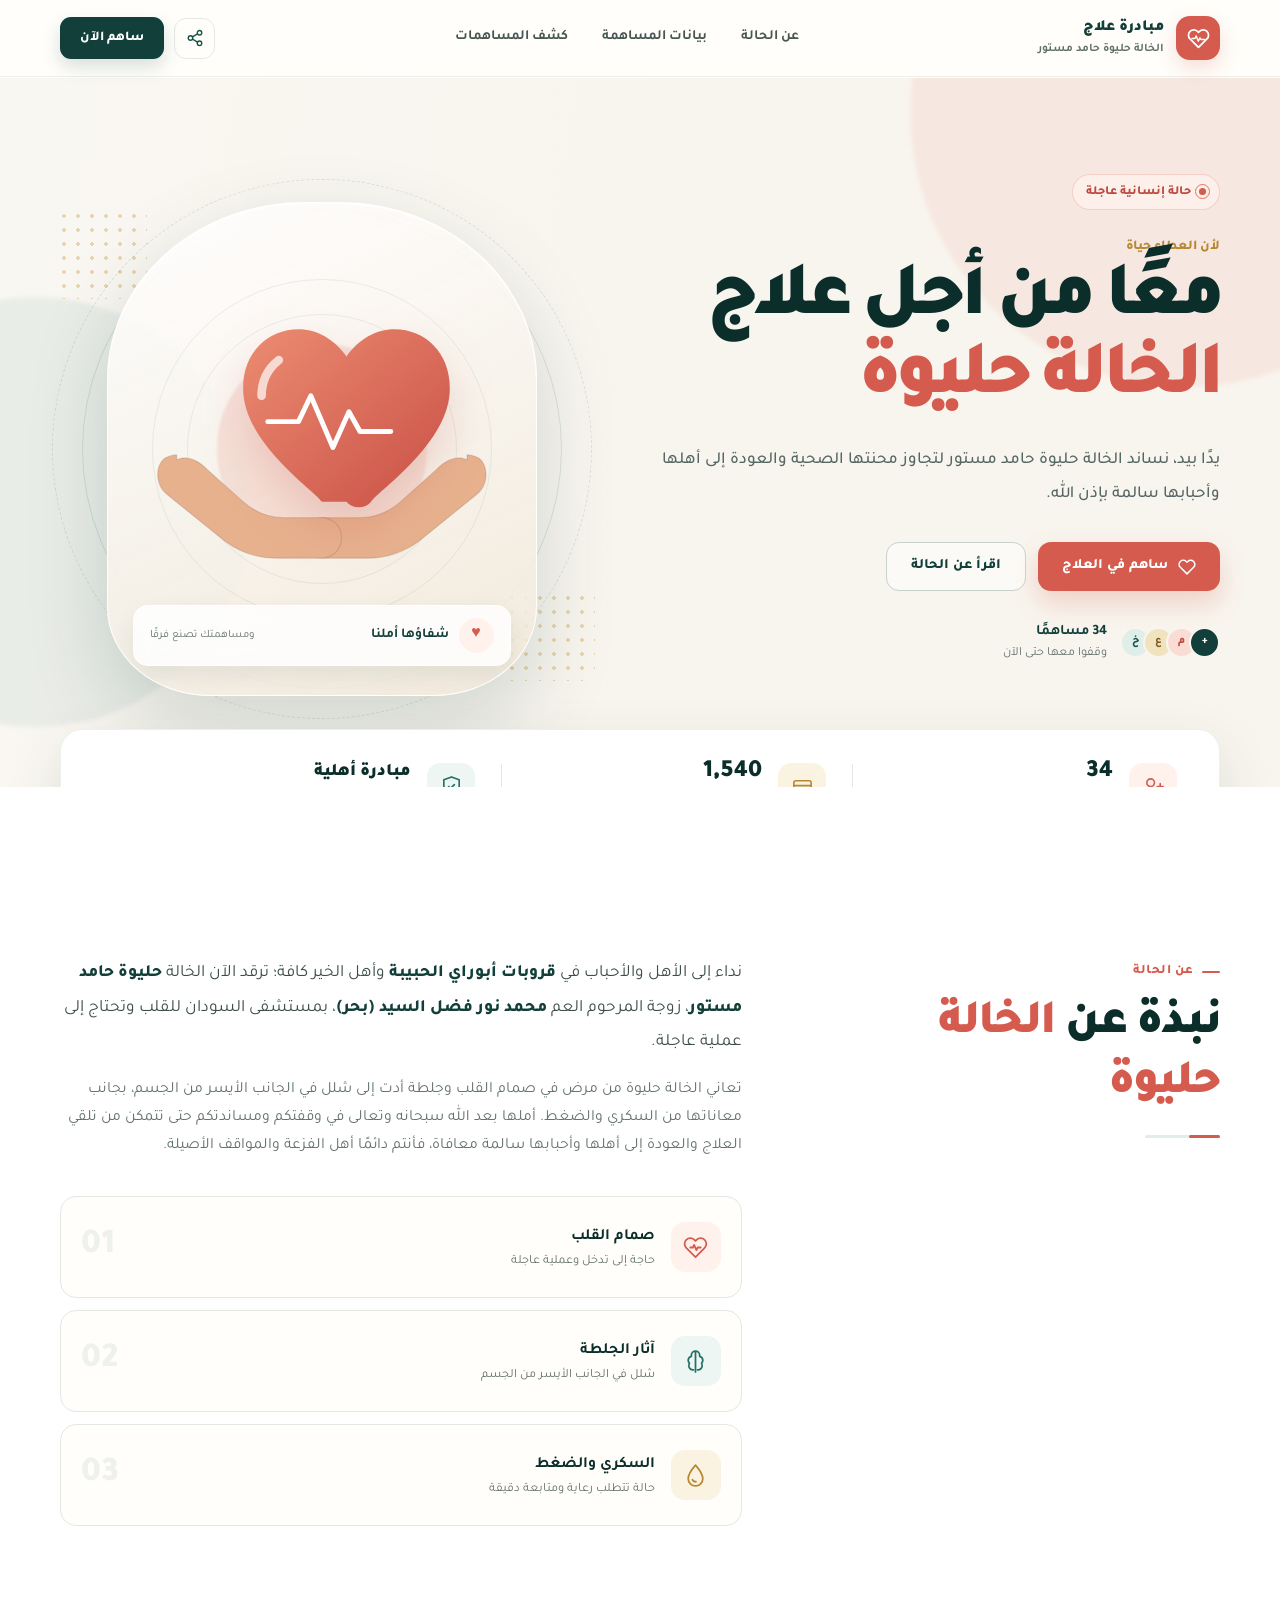
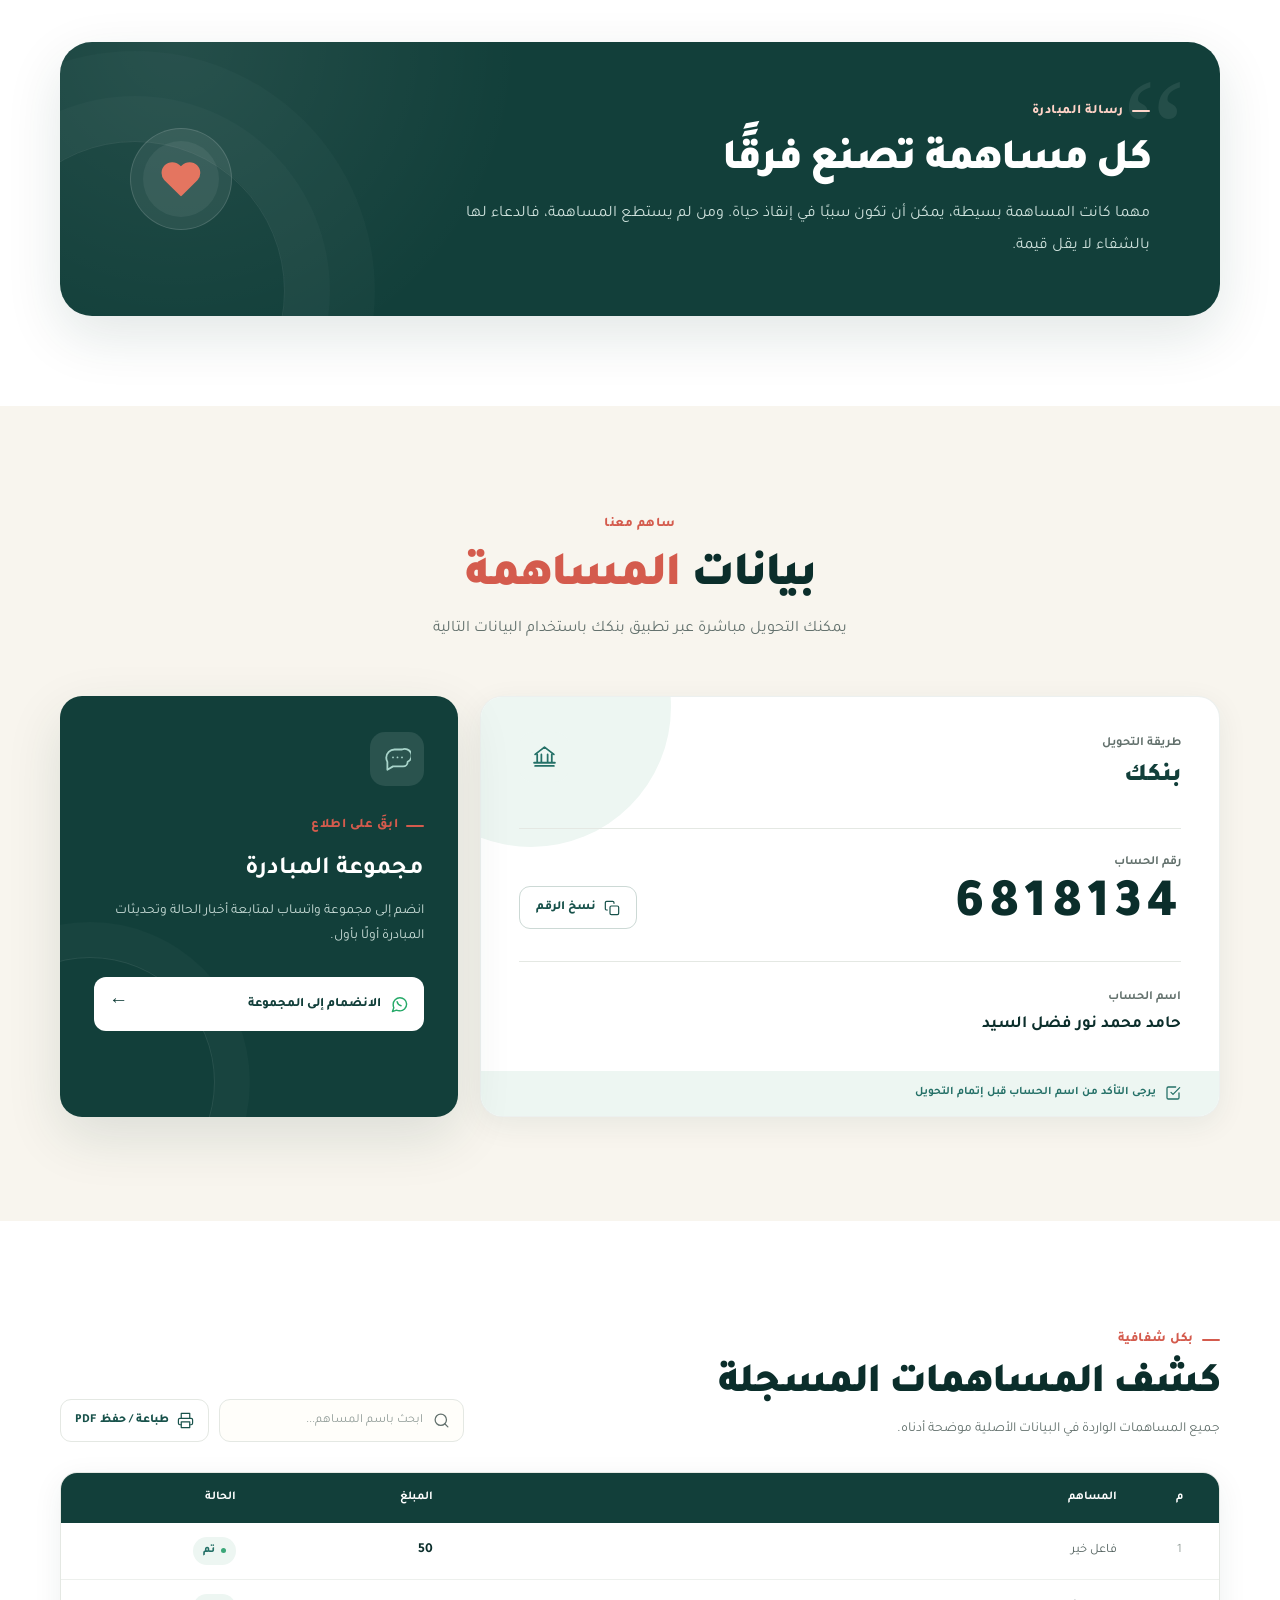
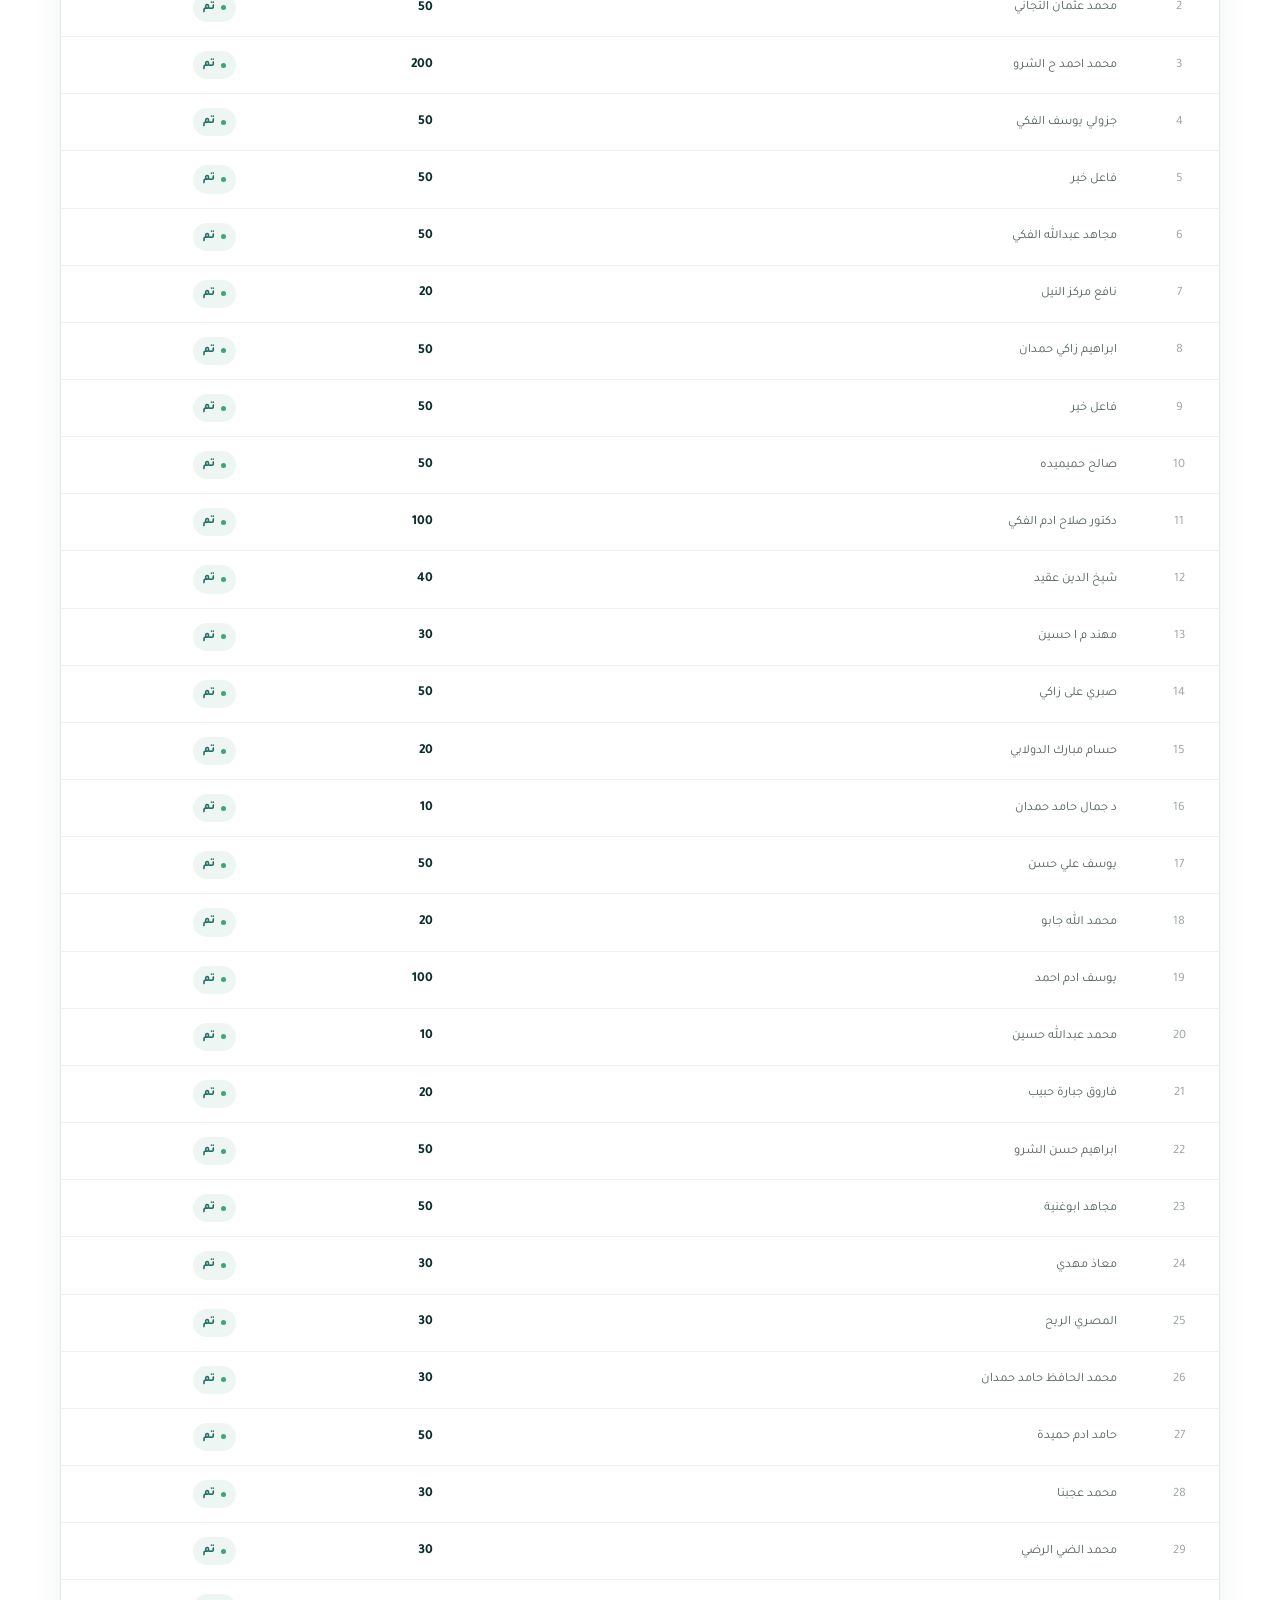
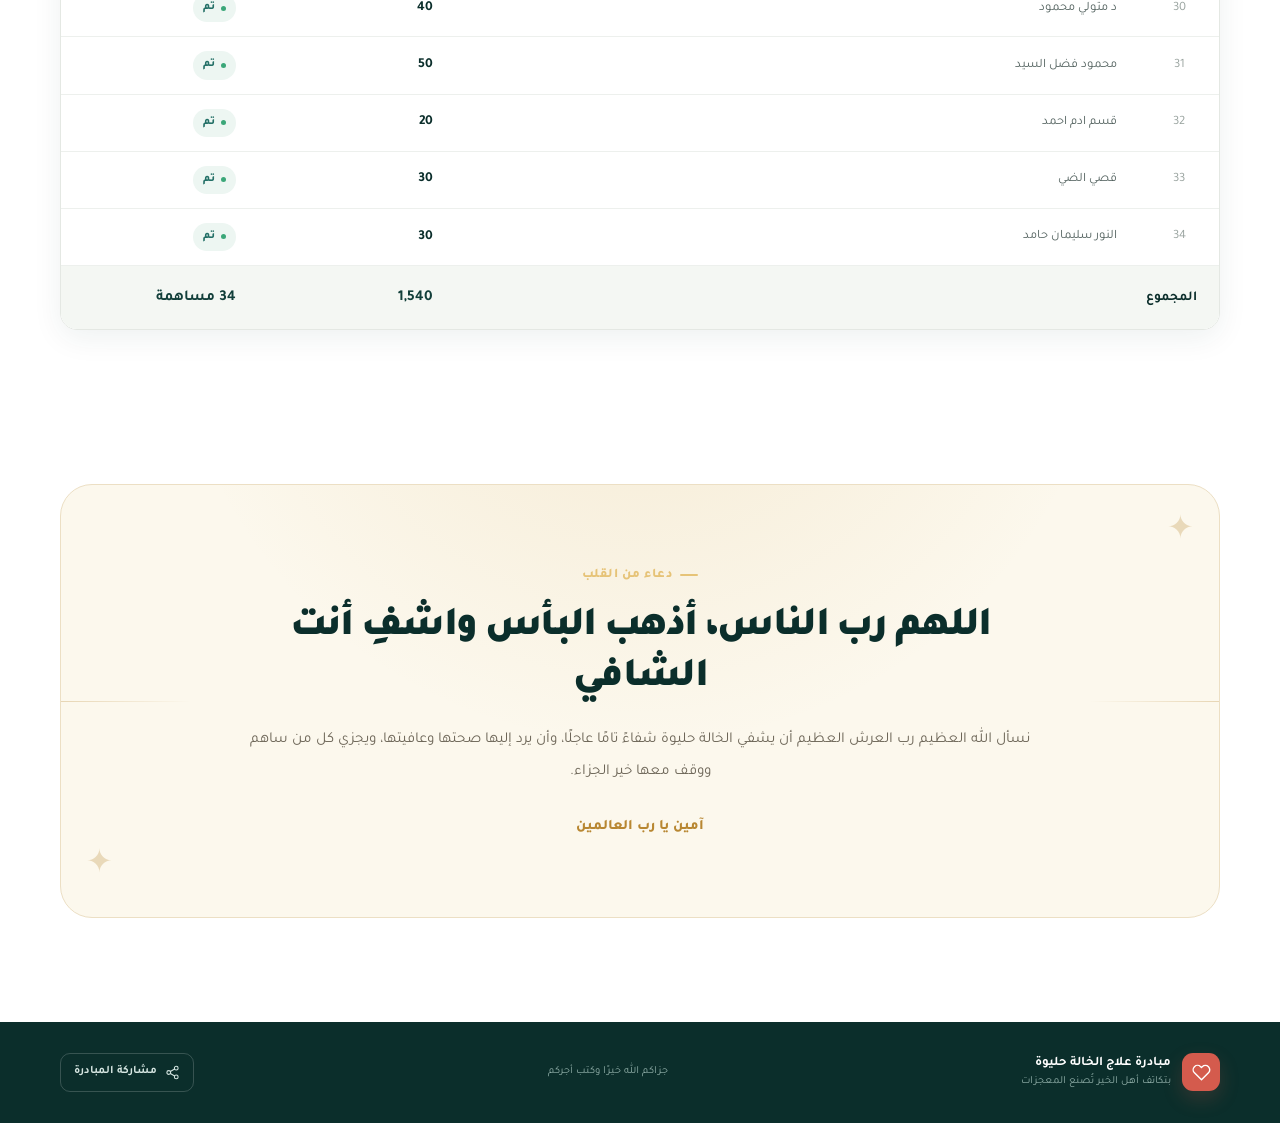
==== commit 0a2d4b85: "تحديث كشف المساهمات وبيانات مبادرة علاج الخالة حليوة Co-authored-by: arena-agent <297053741+arena-ag" ====
--- a/index.html
+++ b/index.html
@@ -79,7 +79,7 @@
             <div class="support-faces" aria-hidden="true">
               <span>خ</span><span>ع</span><span>م</span><span>+</span>
             </div>
-            <p><strong>33 مساهمًا</strong><br>وقفوا معها حتى الآن</p>
+            <p><strong>34 مساهمًا</strong><br>وقفوا معها حتى الآن</p>
           </div>
         </div>
 
@@ -117,14 +117,14 @@
           <span class="stat-icon stat-icon-coral" aria-hidden="true">
             <svg viewBox="0 0 24 24"><path d="M16 21v-2a4 4 0 0 0-4-4H6a4 4 0 0 0-4 4v2"/><circle cx="9" cy="7" r="4"/><path d="M19 8v6M22 11h-6"/></svg>
           </span>
-          <div><strong>33</strong><small>مساهمة مؤكدة</small></div>
+          <div><strong>34</strong><small>مساهمة مؤكدة</small></div>
         </article>
         <div class="stat-separator" aria-hidden="true"></div>
         <article class="quick-stat">
           <span class="stat-icon stat-icon-gold" aria-hidden="true">
             <svg viewBox="0 0 24 24"><rect x="3" y="5" width="18" height="14" rx="2"/><path d="M3 10h18M16 15h2"/></svg>
           </span>
-          <div><strong>1,510</strong><small>إجمالي المساهمات المسجلة</small></div>
+          <div><strong>1,540</strong><small>إجمالي المساهمات المسجلة</small></div>
         </article>
         <div class="stat-separator" aria-hidden="true"></div>
         <article class="quick-stat quick-stat-text">
@@ -145,8 +145,8 @@
         </div>
 
         <div class="story-content reveal">
-          <p class="story-intro">الخالة <strong>حليوة حامد مستور</strong>، زوجة المرحوم العم <strong>محمد نور فضل السيد (بحر)</strong>، ترقد حاليًا في <strong>مستشفى السودان للقلب</strong> وتحتاج إلى عملية عاجلة.</p>
-          <p>وبحسب البيانات الواردة، تعاني من مرض في صمام القلب، وجلطة أدت إلى شلل في الجانب الأيسر من الجسم، إلى جانب معاناتها من مرضي السكري والضغط.</p>
+          <p class="story-intro">نداء إلى الأهل والأحباب في <strong>قروبات أبوراي الحبيبة</strong> وأهل الخير كافة؛ ترقد الآن الخالة <strong>حليوة حامد مستور</strong>، زوجة المرحوم العم <strong>محمد نور فضل السيد (بحر)</strong>، بمستشفى السودان للقلب وتحتاج إلى عملية عاجلة.</p>
+          <p>تعاني الخالة حليوة من مرض في صمام القلب وجلطة أدت إلى شلل في الجانب الأيسر من الجسم، بجانب معاناتها من السكري والضغط. أملها بعد الله سبحانه وتعالى في وقفتكم ومساندتكم حتى تتمكن من تلقي العلاج والعودة إلى أهلها وأحبابها سالمة معافاة، فأنتم دائمًا أهل الفزعة والمواقف الأصيلة.</p>
 
           <div class="condition-list" aria-label="تفاصيل الحالة الصحية">
             <article class="condition-card">
@@ -306,14 +306,15 @@
               <tr><td data-label="م">26</td><td data-label="المساهم">محمد الحافظ حامد حمدان</td><td data-label="المبلغ"><b>30</b></td><td data-label="الحالة"><span class="status-badge">تم</span></td></tr>
               <tr><td data-label="م">27</td><td data-label="المساهم">حامد ادم حميدة</td><td data-label="المبلغ"><b>50</b></td><td data-label="الحالة"><span class="status-badge">تم</span></td></tr>
               <tr><td data-label="م">28</td><td data-label="المساهم">محمد عجبنا</td><td data-label="المبلغ"><b>30</b></td><td data-label="الحالة"><span class="status-badge">تم</span></td></tr>
-              <tr><td data-label="م">29</td><td data-label="المساهم">عبدالرحيم</td><td data-label="المبلغ"><b>30</b></td><td data-label="الحالة"><span class="status-badge">تم</span></td></tr>
+              <tr><td data-label="م">29</td><td data-label="المساهم">محمد الضي الرضي</td><td data-label="المبلغ"><b>30</b></td><td data-label="الحالة"><span class="status-badge">تم</span></td></tr>
               <tr><td data-label="م">30</td><td data-label="المساهم">د متولي محمود</td><td data-label="المبلغ"><b>40</b></td><td data-label="الحالة"><span class="status-badge">تم</span></td></tr>
               <tr><td data-label="م">31</td><td data-label="المساهم">محمود فضل السيد</td><td data-label="المبلغ"><b>50</b></td><td data-label="الحالة"><span class="status-badge">تم</span></td></tr>
               <tr><td data-label="م">32</td><td data-label="المساهم">قسم ادم احمد</td><td data-label="المبلغ"><b>20</b></td><td data-label="الحالة"><span class="status-badge">تم</span></td></tr>
               <tr><td data-label="م">33</td><td data-label="المساهم">قصي الضي</td><td data-label="المبلغ"><b>30</b></td><td data-label="الحالة"><span class="status-badge">تم</span></td></tr>
+              <tr><td data-label="م">34</td><td data-label="المساهم">النور سليمان حامد</td><td data-label="المبلغ"><b>30</b></td><td data-label="الحالة"><span class="status-badge">تم</span></td></tr>
             </tbody>
             <tfoot>
-              <tr><th colspan="2" scope="row">المجموع</th><td><strong>1,510</strong></td><td><strong>33 مساهمة</strong></td></tr>
+              <tr><th colspan="2" scope="row">المجموع</th><td><strong>1,540</strong></td><td><strong>34 مساهمة</strong></td></tr>
             </tfoot>
           </table>
           <p class="no-results" id="noResults" hidden>لم يتم العثور على مساهم بهذا الاسم.</p>
